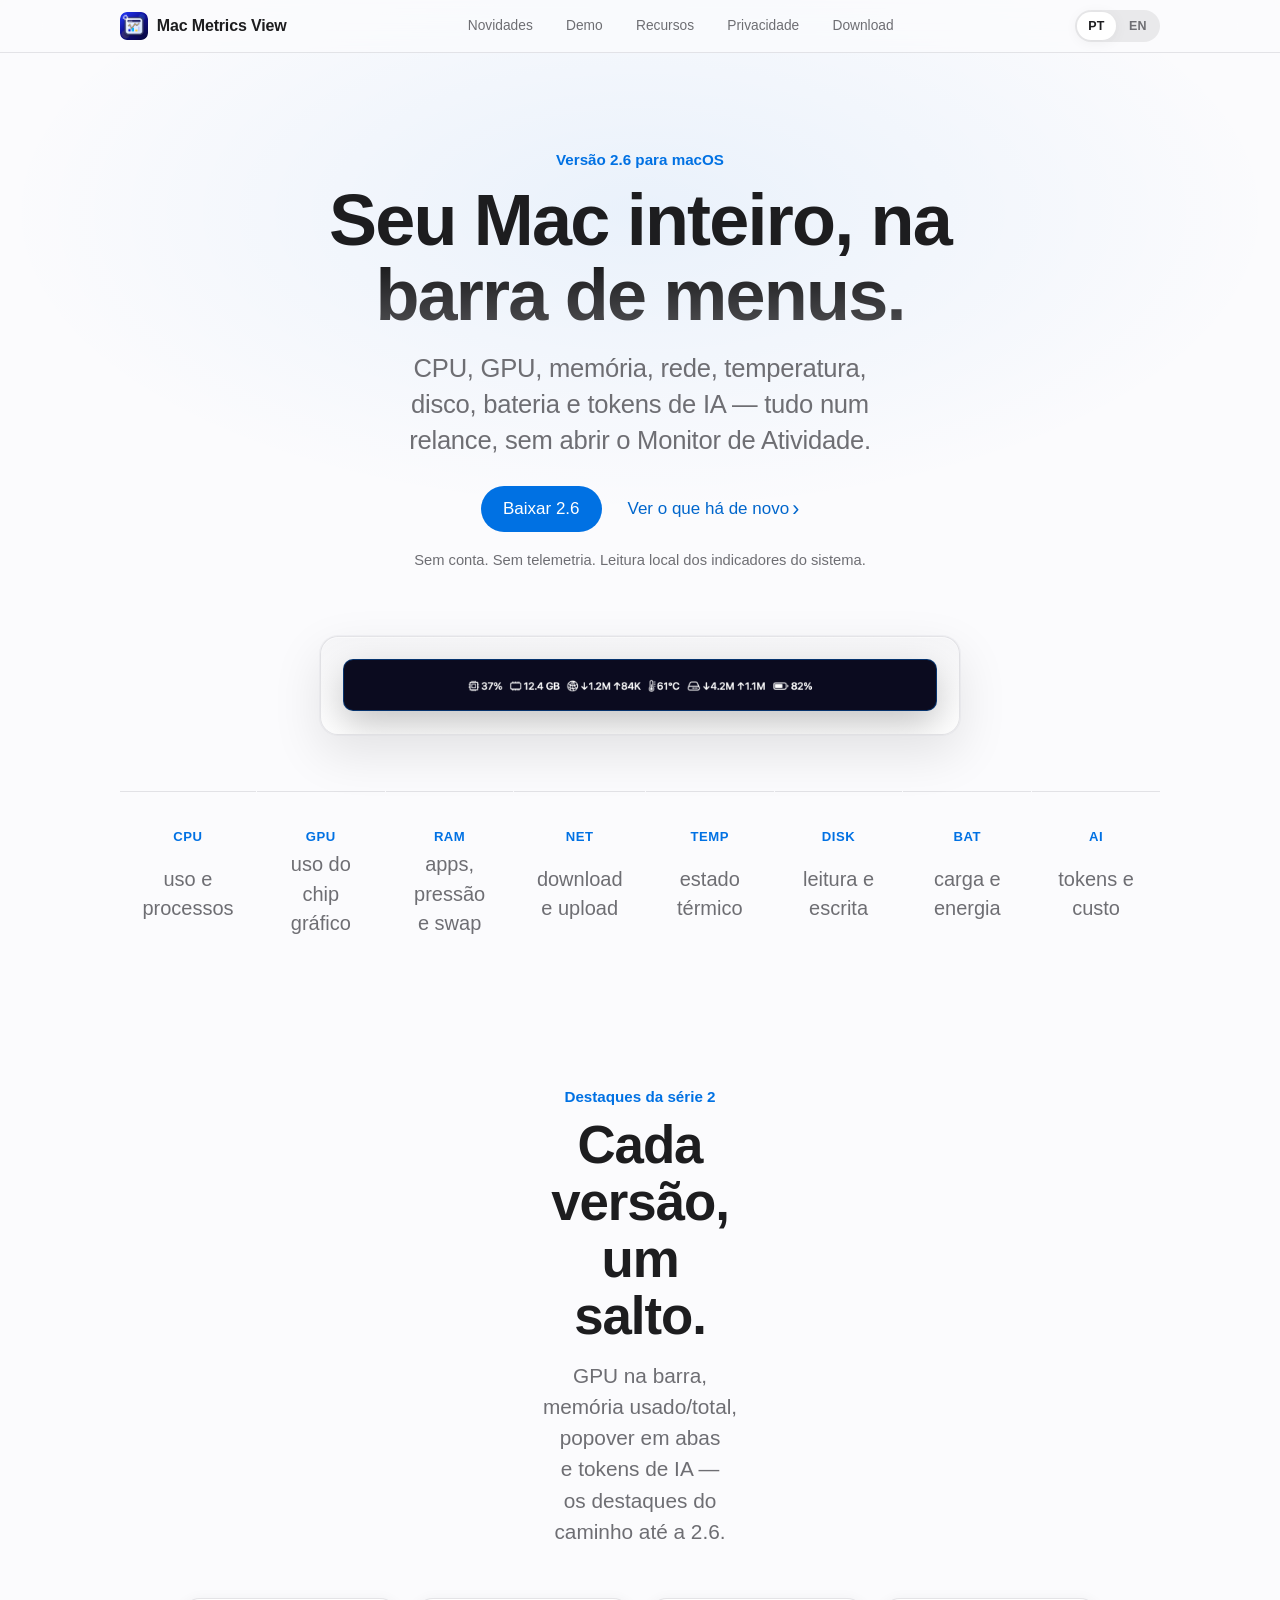
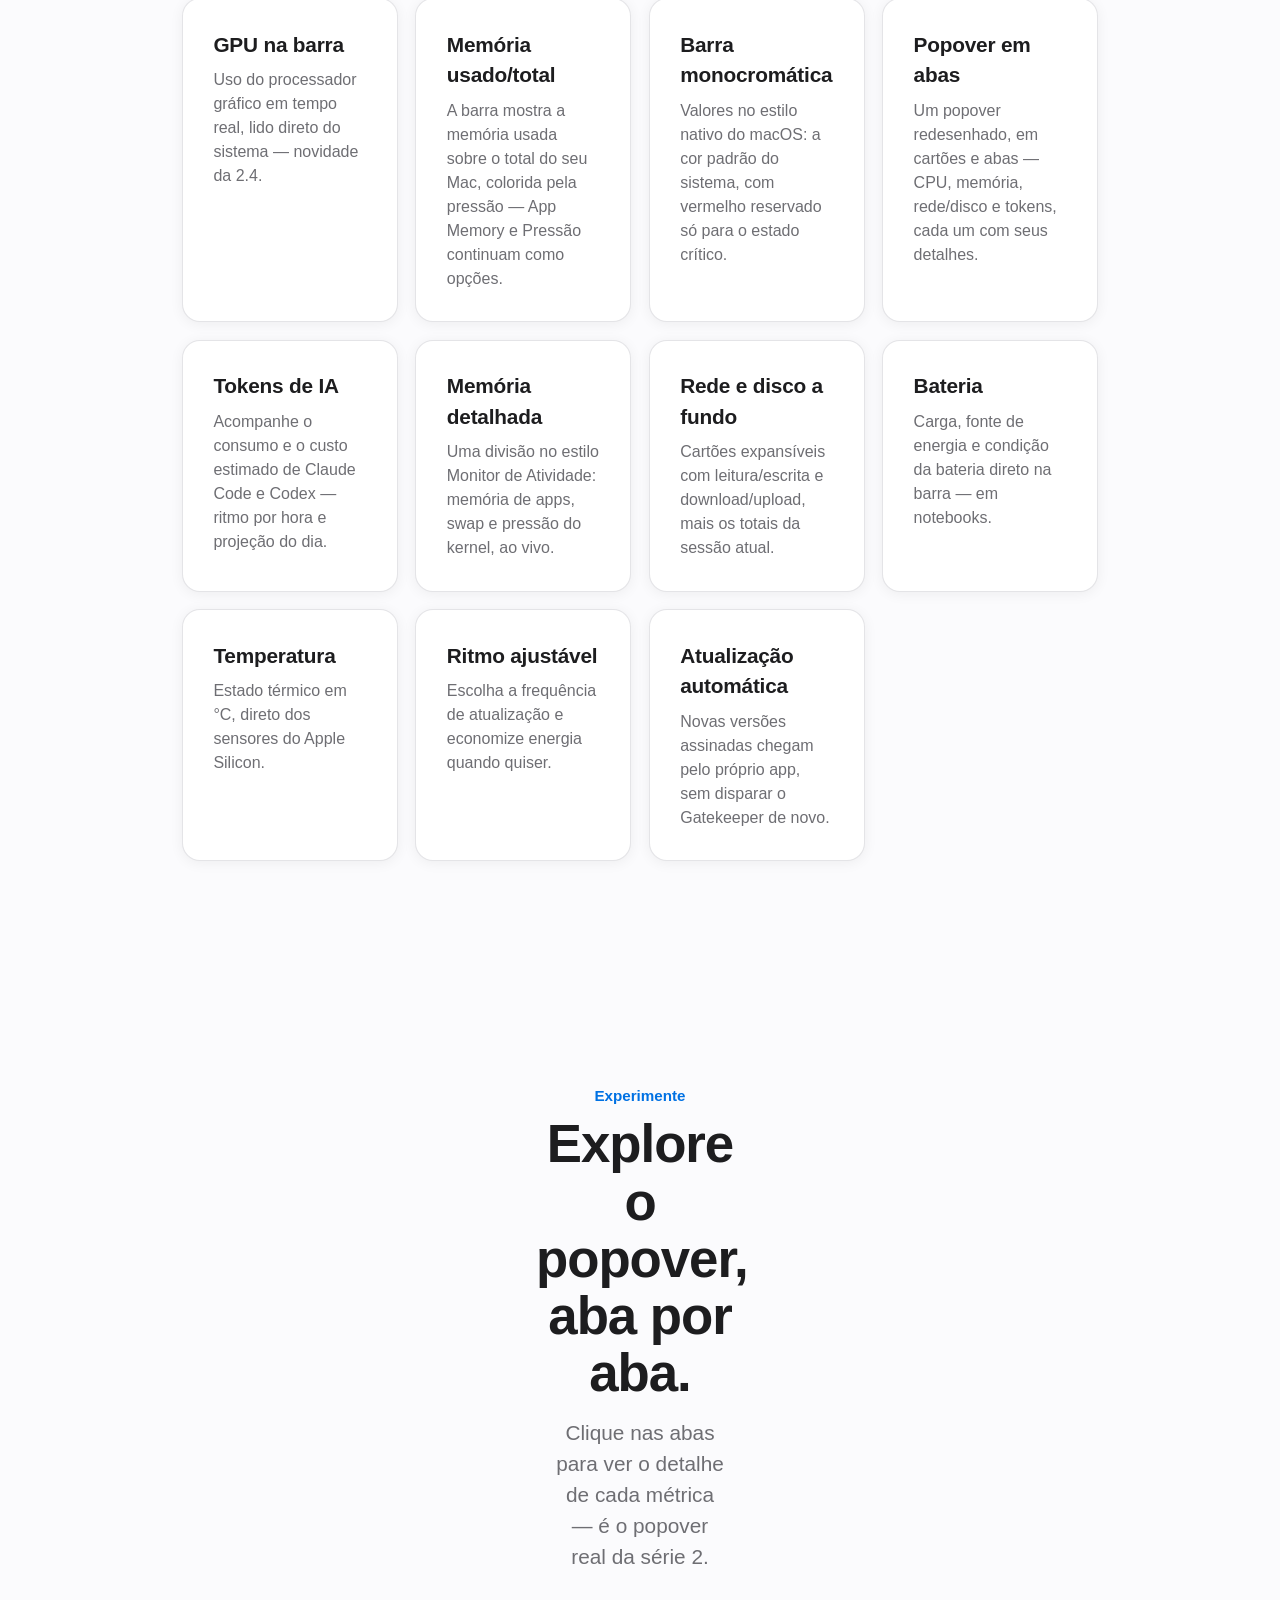
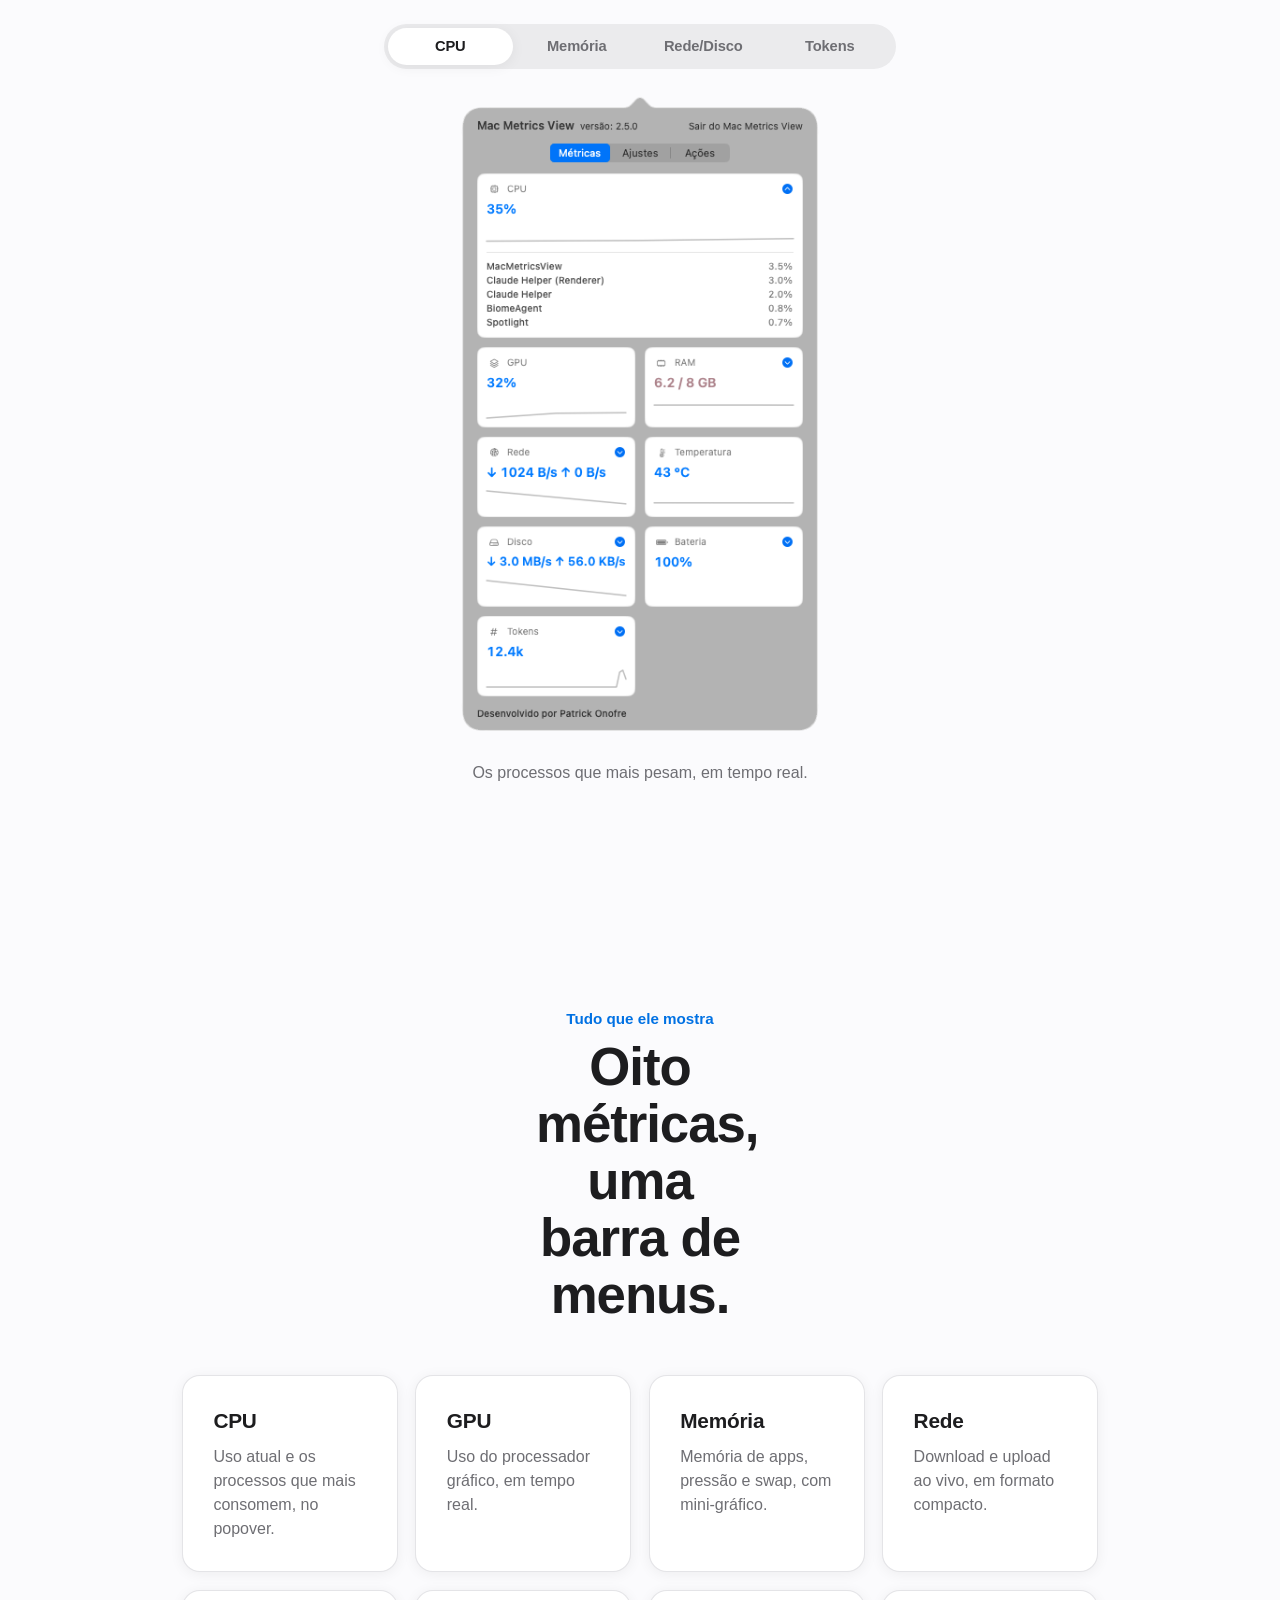
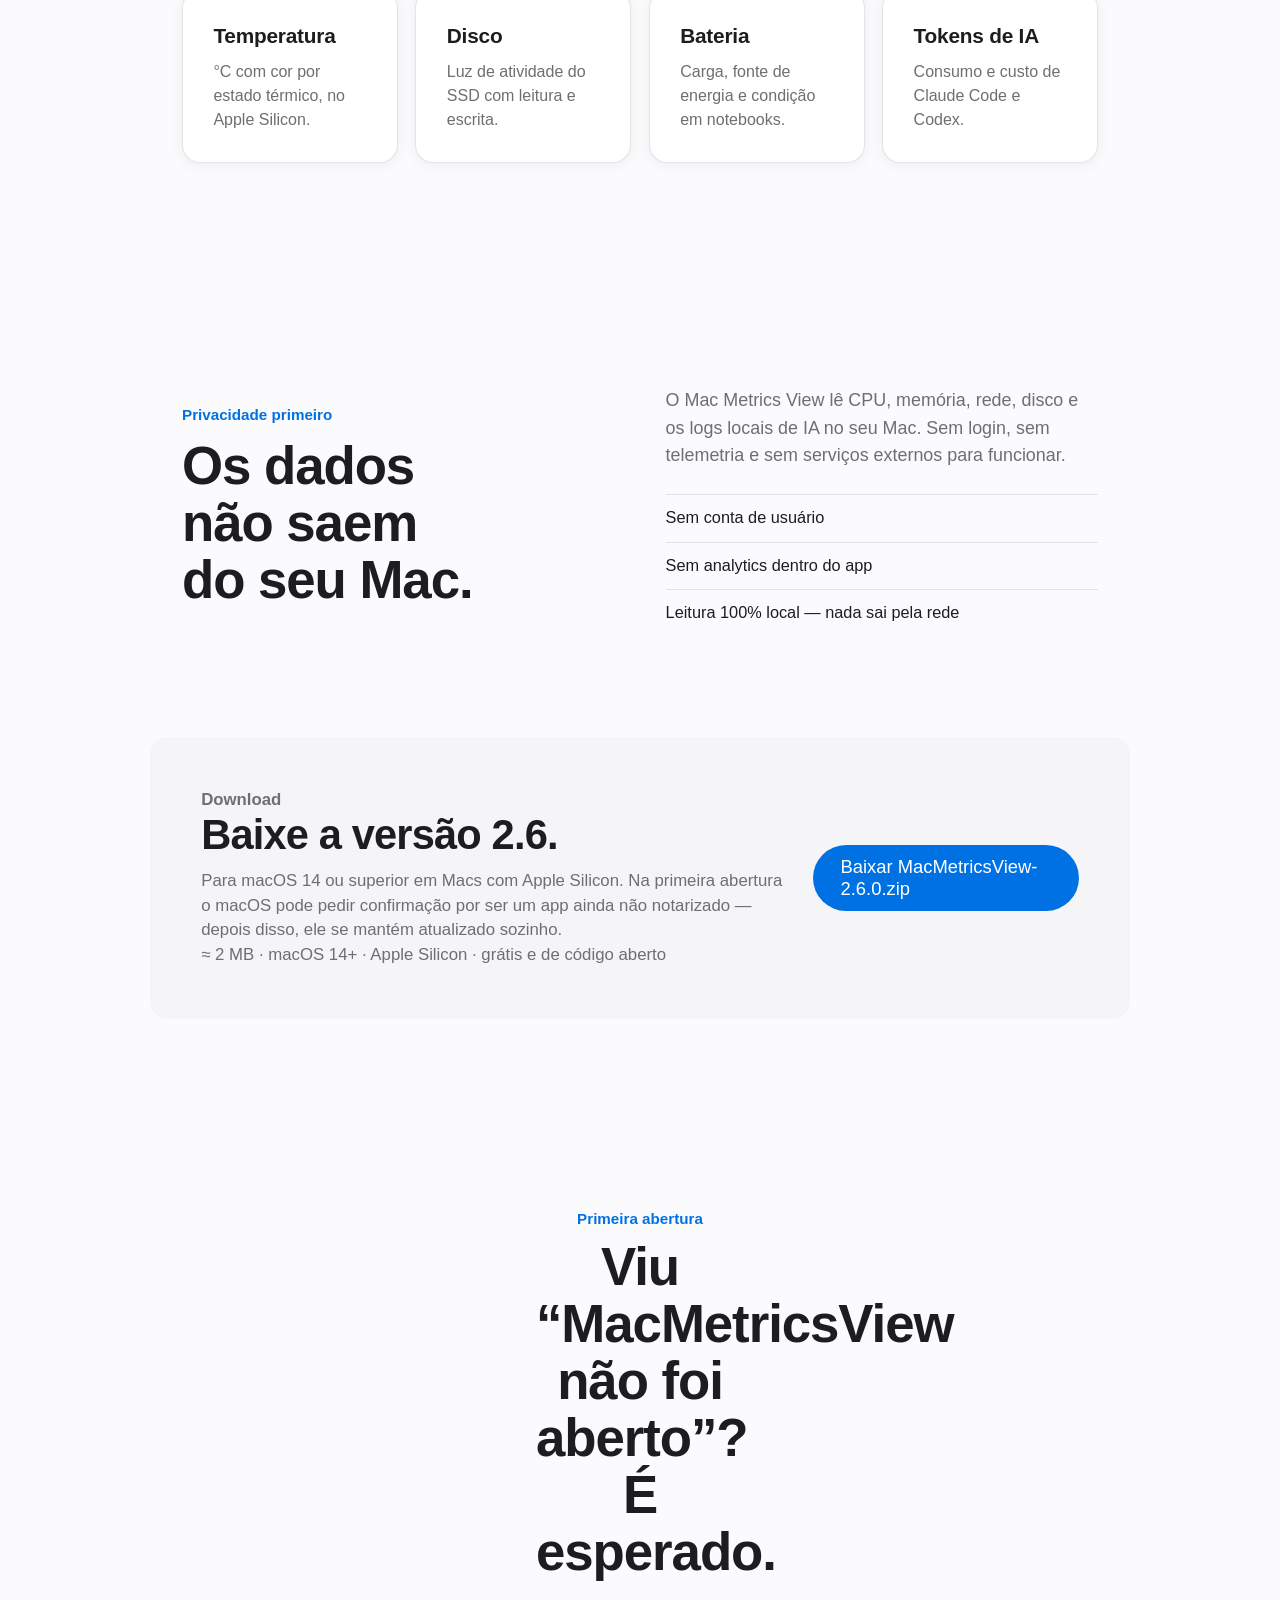
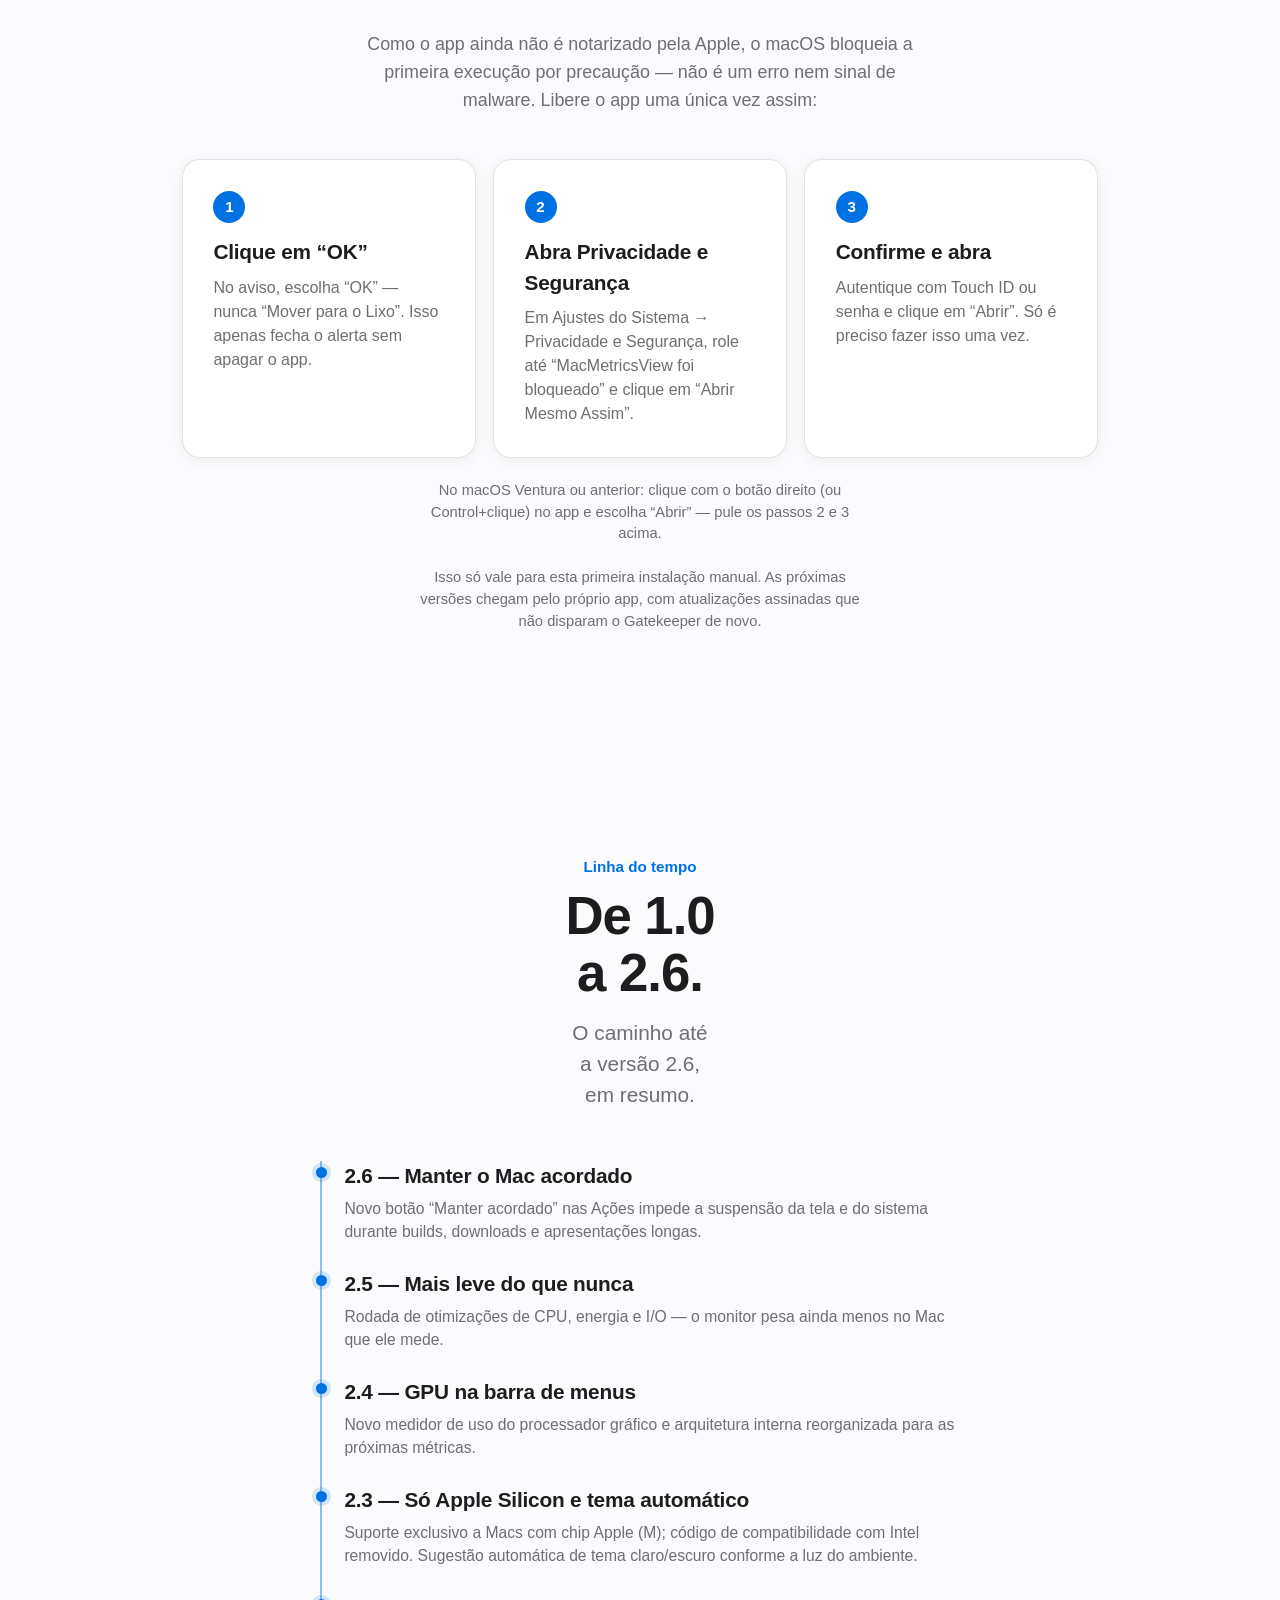
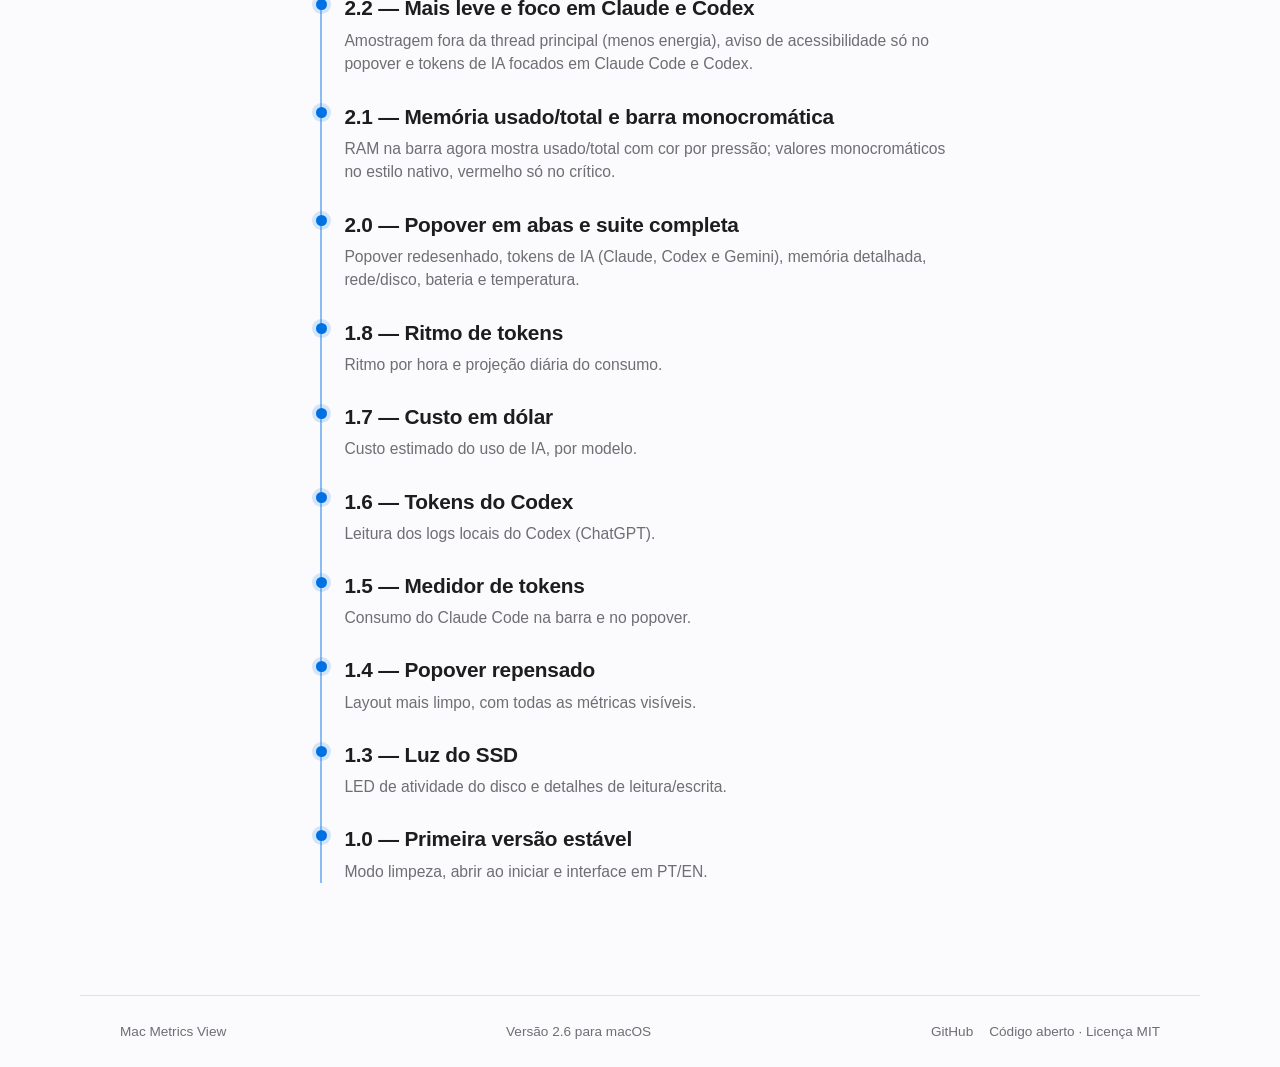
==== docs/index.html @ 1243fa5e "chore(release): 2.6.0 — keep-awake toggle Cut the 2.6.0 release (build 48) shipping the keep-awake t" ====
<!doctype html>
<html lang="pt-BR">
  <head>
    <meta charset="utf-8">
    <meta name="viewport" content="width=device-width, initial-scale=1">
    <!-- Progressive-enhancement marker: scroll-reveal start-state is gated on
         html.js so content is never stuck hidden when JS is absent. -->
    <script>document.documentElement.classList.add("js");</script>
    <title>Mac Metrics View — CPU, GPU e RAM na barra de menus do macOS</title>
    <meta name="description" content="CPU, GPU, memória, rede, temperatura, disco, bateria e tokens de IA na barra de menus do macOS. App nativo, gratuito e de código aberto — 100% local, sem telemetria.">
    <link rel="canonical" href="https://patrickonofre.github.io/mac-metrics-view/">
    <link rel="alternate" hreflang="pt-br" href="https://patrickonofre.github.io/mac-metrics-view/">
    <link rel="alternate" hreflang="en" href="https://patrickonofre.github.io/mac-metrics-view/en/">
    <link rel="alternate" hreflang="x-default" href="https://patrickonofre.github.io/mac-metrics-view/">
    <meta name="robots" content="index, follow, max-image-preview:large, max-snippet:-1">
    <meta name="author" content="Patrick Onofre">
    <meta name="theme-color" content="#0b0c10" media="(prefers-color-scheme: dark)">
    <meta name="theme-color" content="#ffffff" media="(prefers-color-scheme: light)">

    <!-- Open Graph -->
    <meta property="og:type" content="website">
    <meta property="og:site_name" content="Mac Metrics View">
    <meta property="og:url" content="https://patrickonofre.github.io/mac-metrics-view/">
    <meta property="og:title" content="Mac Metrics View 2.6 — métricas do Mac na barra de menus">
    <meta property="og:description" content="CPU, GPU, RAM, rede, temperatura, disco, bateria e tokens de IA direto na barra de menus do macOS. Nativo, local e sem telemetria.">
    <meta property="og:image" content="https://patrickonofre.github.io/mac-metrics-view/assets/og-cover.png">
    <meta property="og:image:alt" content="Mac Metrics View — monitor de CPU, GPU, RAM, rede, temperatura, disco, bateria e tokens de IA na barra de menus do macOS">
    <meta property="og:image:width" content="1200">
    <meta property="og:image:height" content="630">
    <meta property="og:locale" content="pt_BR">
    <meta property="og:locale:alternate" content="en_US">

    <!-- Twitter -->
    <meta name="twitter:card" content="summary_large_image">
    <meta name="twitter:title" content="Mac Metrics View 2.6 — métricas do Mac na barra de menus">
    <meta name="twitter:description" content="CPU, GPU, RAM, rede, temperatura, disco, bateria e tokens de IA direto na barra de menus do macOS. Nativo, local e sem telemetria.">
    <meta name="twitter:image" content="https://patrickonofre.github.io/mac-metrics-view/assets/og-cover.png">

    <link rel="icon" href="assets/app-icon.png">
    <link rel="apple-touch-icon" href="assets/app-icon.png">
    <link rel="stylesheet" href="styles.css">
    <script src="i18n.js" defer></script>
    <script src="popover-demo.js" defer></script>

    <script type="application/ld+json">
    {
      "@context": "https://schema.org",
      "@type": "SoftwareApplication",
      "name": "Mac Metrics View",
      "operatingSystem": "macOS 14+",
      "applicationCategory": "UtilitiesApplication",
      "processorRequirements": "Apple Silicon (M1 or later)",
      "description": "App nativo para macOS que mostra CPU, GPU, memória, rede, temperatura, disco, bateria e tokens de IA (Claude Code e Codex) direto na barra de menus. Leitura local, sem conta e sem telemetria.",
      "url": "https://patrickonofre.github.io/mac-metrics-view/",
      "softwareVersion": "2.6.0",
      "datePublished": "2026-05-26",
      "dateModified": "2026-07-03",
      "fileSize": "2MB",
      "image": "https://patrickonofre.github.io/mac-metrics-view/assets/popover-cpu-light.png",
      "screenshot": "https://patrickonofre.github.io/mac-metrics-view/assets/popover-cpu-light.png",
      "inLanguage": ["pt-BR", "en"],
      "downloadUrl": "https://patrickonofre.github.io/mac-metrics-view/downloads/MacMetricsView-2.6.0.zip",
      "installUrl": "https://patrickonofre.github.io/mac-metrics-view/#download",
      "releaseNotes": "https://patrickonofre.github.io/mac-metrics-view/#timeline",
      "sameAs": "https://github.com/patrickonofre/mac-metrics-view",
      "isAccessibleForFree": true,
      "author": {
        "@type": "Person",
        "name": "Patrick Onofre",
        "url": "https://github.com/patrickonofre"
      },
      "offers": {
        "@type": "Offer",
        "price": "0",
        "priceCurrency": "BRL"
      }
    }
    </script>

    <script type="application/ld+json">
    {
      "@context": "https://schema.org",
      "@type": "FAQPage",
      "inLanguage": "pt-BR",
      "mainEntity": [
        {
          "@type": "Question",
          "name": "O Mac Metrics View é gratuito?",
          "acceptedAnswer": {
            "@type": "Answer",
            "text": "Sim. É gratuito, de código aberto, sem conta e sem compras dentro do app."
          }
        },
        {
          "@type": "Question",
          "name": "Quais Macs são compatíveis?",
          "acceptedAnswer": {
            "@type": "Answer",
            "text": "Macs com Apple Silicon (chip M1 ou mais recente) rodando macOS 14 (Sonoma) ou superior. A versão 2.2 foi a última com suporte a Macs Intel."
          }
        },
        {
          "@type": "Question",
          "name": "O app coleta meus dados?",
          "acceptedAnswer": {
            "@type": "Answer",
            "text": "Não. Toda a leitura de métricas é local, sem telemetria, sem conta e sem envio de dados pela rede."
          }
        },
        {
          "@type": "Question",
          "name": "Como abrir o app na primeira vez?",
          "acceptedAnswer": {
            "@type": "Answer",
            "text": "Como o app ainda não é notarizado, na primeira abertura clique com o botão direito no ícone e escolha Abrir para confirmar. Depois disso, ele abre normalmente e se mantém atualizado sozinho."
          }
        },
        {
          "@type": "Question",
          "name": "O Mac Metrics View se atualiza sozinho?",
          "acceptedAnswer": {
            "@type": "Answer",
            "text": "Sim. Novas versões são baixadas e instaladas com a sua confirmação, via Sparkle, sem precisar baixar o app de novo."
          }
        }
      ]
    }
    </script>
  </head>
  <body>
    <header class="topbar">
      <div class="topbar-inner">
        <a class="brand" href="#top" aria-label="Mac Metrics View">
          <img src="assets/app-icon.png" alt="" width="28" height="28">
          <span>Mac Metrics View</span>
        </a>
        <nav class="nav" aria-label="Navegação principal">
          <a href="#whatsnew" data-i18n="nav.whatsnew">Novidades</a>
          <a href="#demo" data-i18n="nav.demo">Demo</a>
          <a href="#features" data-i18n="nav.features">Recursos</a>
          <a href="#privacy" data-i18n="nav.privacy">Privacidade</a>
          <a href="#download" data-i18n="nav.download">Download</a>
        </nav>
        <div class="lang-switch" role="group" aria-label="Idioma / Language">
          <button type="button" data-lang-option="pt" aria-pressed="true">PT</button>
          <button type="button" data-lang-option="en" aria-pressed="false">EN</button>
        </div>
      </div>
    </header>

    <main id="top">
      <section class="hero">
        <p class="eyebrow" data-i18n="hero.eyebrow">Versão 2.6 para macOS</p>
        <h1 data-i18n="hero.title">Seu Mac inteiro, na barra de menus.</h1>
        <p class="lede" data-i18n="hero.lede">
          CPU, GPU, memória, rede, temperatura, disco, bateria e tokens de IA — tudo num relance, sem abrir o Monitor de Atividade.
        </p>
        <div class="actions" aria-label="Acoes principais">
          <a class="button primary" href="downloads/MacMetricsView-2.6.0.zip" download data-i18n="hero.cta">Baixar 2.6</a>
          <a class="link-cta" href="#whatsnew"><span data-i18n="hero.secondary">Ver o que há de novo</span> <span aria-hidden="true">&rsaquo;</span></a>
        </div>
        <p class="note" data-i18n="hero.note">Sem conta. Sem telemetria. Leitura local dos indicadores do sistema.</p>

        <div class="hero-visual" aria-label="Previa do Mac Metrics View">
          <div class="menu-bar-shot">
            <img src="assets/menu-bar-2.0.png" width="744" height="64" decoding="async" fetchpriority="high" data-i18n-alt="hero.altMenu" alt="Mac Metrics View na barra de menus do macOS mostrando CPU, RAM, rede, temperatura, disco e bateria">
          </div>
        </div>
      </section>

      <section class="metrics-strip" aria-label="Metricas exibidas">
        <div><span class="metric-label">CPU</span><strong data-i18n="metric.cpu">uso e processos</strong></div>
        <div><span class="metric-label">GPU</span><strong data-i18n="metric.gpu">uso do chip gráfico</strong></div>
        <div><span class="metric-label">RAM</span><strong data-i18n="metric.ram">apps, pressão e swap</strong></div>
        <div><span class="metric-label">NET</span><strong data-i18n="metric.net">download e upload</strong></div>
        <div><span class="metric-label">TEMP</span><strong data-i18n="metric.temp">estado térmico</strong></div>
        <div><span class="metric-label">DISK</span><strong data-i18n="metric.disk">leitura e escrita</strong></div>
        <div><span class="metric-label">BAT</span><strong data-i18n="metric.bat">carga e energia</strong></div>
        <div><span class="metric-label">AI</span><strong data-i18n="metric.ai">tokens e custo</strong></div>
      </section>

      <section class="section reveal-init" id="whatsnew">
        <div class="section-heading">
          <p class="eyebrow" data-i18n="highlights.eyebrow">Destaques da série 2</p>
          <h2 data-i18n="highlights.title">Cada versão, um salto.</h2>
          <p class="section-lede" data-i18n="highlights.lede">GPU na barra, memória usado/total, popover em abas e tokens de IA — os destaques do caminho até a 2.6.</p>
        </div>
        <div class="highlight-grid">
          <article class="card"><h3 data-i18n="highlights.gpuTitle">GPU na barra</h3><p data-i18n="highlights.gpuBody"></p></article>
          <article class="card"><h3 data-i18n="highlights.usedtotalTitle">Memória usado/total</h3><p data-i18n="highlights.usedtotalBody"></p></article>
          <article class="card"><h3 data-i18n="highlights.monoTitle">Barra monocromática</h3><p data-i18n="highlights.monoBody"></p></article>
          <article class="card"><h3 data-i18n="highlights.popoverTitle">Popover em abas</h3><p data-i18n="highlights.popoverBody"></p></article>
          <article class="card"><h3 data-i18n="highlights.tokensTitle">Tokens de IA</h3><p data-i18n="highlights.tokensBody"></p></article>
          <article class="card"><h3 data-i18n="highlights.ramTitle">Memória detalhada</h3><p data-i18n="highlights.ramBody"></p></article>
          <article class="card"><h3 data-i18n="highlights.netdiskTitle">Rede e disco a fundo</h3><p data-i18n="highlights.netdiskBody"></p></article>
          <article class="card"><h3 data-i18n="highlights.batteryTitle">Bateria</h3><p data-i18n="highlights.batteryBody"></p></article>
          <article class="card"><h3 data-i18n="highlights.tempTitle">Temperatura</h3><p data-i18n="highlights.tempBody"></p></article>
          <article class="card"><h3 data-i18n="highlights.rateTitle">Ritmo ajustável</h3><p data-i18n="highlights.rateBody"></p></article>
          <article class="card"><h3 data-i18n="highlights.updateTitle">Atualização automática</h3><p data-i18n="highlights.updateBody"></p></article>
        </div>
      </section>

      <section class="section reveal-init" id="demo">
        <div class="section-heading">
          <p class="eyebrow" data-i18n="demo.eyebrow">Experimente</p>
          <h2 id="demo-title" data-i18n="demo.title">Explore o popover, aba por aba.</h2>
          <p class="section-lede" data-i18n="demo.lede">Clique nas abas para ver o detalhe de cada métrica — é o popover real da série 2.</p>
        </div>

        <div class="popover-demo" data-popover-demo>
          <div class="popover-tablist" role="tablist" aria-labelledby="demo-title">
            <button class="popover-tab" role="tab" id="tab-cpu" aria-controls="panel-cpu" aria-selected="true" tabindex="0" data-i18n="demo.tabCPU">CPU</button>
            <button class="popover-tab" role="tab" id="tab-ram" aria-controls="panel-ram" aria-selected="false" tabindex="-1" data-i18n="demo.tabRAM">Memória</button>
            <button class="popover-tab" role="tab" id="tab-net" aria-controls="panel-net" aria-selected="false" tabindex="-1" data-i18n="demo.tabNet">Rede/Disco</button>
            <button class="popover-tab" role="tab" id="tab-ai" aria-controls="panel-ai" aria-selected="false" tabindex="-1" data-i18n="demo.tabAI">Tokens</button>
          </div>

          <div class="popover-panel" role="tabpanel" id="panel-cpu" aria-labelledby="tab-cpu">
            <picture>
              <source media="(prefers-color-scheme: dark)" srcset="assets/popover-cpu-dark.png">
              <img class="popover-shot" width="406" height="694" decoding="async" src="assets/popover-cpu-light.png" data-i18n-alt="demo.altCPU" alt="Aba CPU do popover mostrando o uso atual e os principais processos">
            </picture>
            <p class="demo-desc" data-i18n="demo.descCPU">Os processos que mais pesam, em tempo real.</p>
          </div>

          <div class="popover-panel" role="tabpanel" id="panel-ram" aria-labelledby="tab-ram" hidden>
            <picture>
              <source media="(prefers-color-scheme: dark)" data-srcset="assets/popover-ram-dark.png">
              <img class="popover-shot" width="406" height="709" decoding="async" loading="lazy" data-src="assets/popover-ram-light.png" data-i18n-alt="demo.altRAM" alt="Aba de memória mostrando a divisão de apps, swap e pressão do kernel">
            </picture>
            <p class="demo-desc" data-i18n="demo.descRAM">Apps, swap e pressão do kernel, no estilo Monitor de Atividade.</p>
          </div>

          <div class="popover-panel" role="tabpanel" id="panel-net" aria-labelledby="tab-net" hidden>
            <picture>
              <source media="(prefers-color-scheme: dark)" data-srcset="assets/popover-netdisk-dark.png">
              <img class="popover-shot" width="406" height="910" decoding="async" loading="lazy" data-src="assets/popover-netdisk-light.png" data-i18n-alt="demo.altNet" alt="Aba de rede e disco com leitura/escrita, download/upload e totais da sessão">
            </picture>
            <p class="demo-desc" data-i18n="demo.descNet">Leitura/escrita e download/upload, com totais da sessão.</p>
          </div>

          <div class="popover-panel" role="tabpanel" id="panel-ai" aria-labelledby="tab-ai" hidden>
            <picture>
              <source media="(prefers-color-scheme: dark)" data-srcset="assets/popover-ai-dark.png">
              <img class="popover-shot" width="406" height="683" decoding="async" loading="lazy" data-src="assets/popover-ai-light.png" data-i18n-alt="demo.altAI" alt="Aba de tokens de IA com ritmo de consumo, custo em dólar e projeção">
            </picture>
            <p class="demo-desc" data-i18n="demo.descAI">Ritmo, custo estimado e projeção do dia.</p>
          </div>
        </div>
      </section>

      <section class="section reveal-init" id="features">
        <div class="section-heading">
          <p class="eyebrow" data-i18n="features.eyebrow">Tudo que ele mostra</p>
          <h2 data-i18n="features.title">Oito métricas, uma barra de menus.</h2>
        </div>
        <div class="feature-grid">
          <article class="card"><h3 data-i18n="features.cpuTitle">CPU</h3><p data-i18n="features.cpuBody"></p></article>
          <article class="card"><h3 data-i18n="features.gpuTitle">GPU</h3><p data-i18n="features.gpuBody"></p></article>
          <article class="card"><h3 data-i18n="features.ramTitle">Memória</h3><p data-i18n="features.ramBody"></p></article>
          <article class="card"><h3 data-i18n="features.netTitle">Rede</h3><p data-i18n="features.netBody"></p></article>
          <article class="card"><h3 data-i18n="features.tempTitle">Temperatura</h3><p data-i18n="features.tempBody"></p></article>
          <article class="card"><h3 data-i18n="features.diskTitle">Disco</h3><p data-i18n="features.diskBody"></p></article>
          <article class="card"><h3 data-i18n="features.batteryTitle">Bateria</h3><p data-i18n="features.batteryBody"></p></article>
          <article class="card"><h3 data-i18n="features.tokensTitle">Tokens de IA</h3><p data-i18n="features.tokensBody"></p></article>
        </div>
      </section>

      <section class="section split reveal-init" id="privacy">
        <div>
          <p class="eyebrow" data-i18n="privacy.eyebrow">Privacidade primeiro</p>
          <h2 data-i18n="privacy.title">Os dados não saem do seu Mac.</h2>
        </div>
        <div class="copy-block">
          <p data-i18n="privacy.body">
            O Mac Metrics View lê CPU, memória, rede, disco e os logs locais de IA no seu Mac. Sem login, sem telemetria e sem serviços externos para funcionar.
          </p>
          <ul>
            <li data-i18n="privacy.li1">Sem conta de usuário</li>
            <li data-i18n="privacy.li2">Sem analytics dentro do app</li>
            <li data-i18n="privacy.li3">Leitura 100% local — nada sai pela rede</li>
          </ul>
        </div>
      </section>

      <section class="download-panel reveal-init" id="download">
        <div>
          <p class="eyebrow" data-i18n="download.eyebrow">Download</p>
          <h2 data-i18n="download.title">Baixe a versão 2.6.</h2>
          <p data-i18n="download.body">
            Para macOS 14 ou superior em Macs com Apple Silicon. Na primeira abertura o macOS pode pedir confirmação por ser um app ainda não notarizado — depois disso, ele se mantém atualizado sozinho.
          </p>
          <p class="download-meta" data-i18n="download.meta">≈ 2 MB · macOS 14+ · Apple Silicon · grátis e de código aberto</p>
        </div>
        <a class="button primary large" href="downloads/MacMetricsView-2.6.0.zip" download data-i18n="download.cta">Baixar MacMetricsView-2.6.0.zip</a>
      </section>

      <section class="section reveal-init" id="firstrun">
        <div class="section-heading">
          <p class="eyebrow" data-i18n="firstrun.eyebrow">Primeira abertura</p>
          <h2 data-i18n="firstrun.title">Viu “MacMetricsView não foi aberto”? É esperado.</h2>
        </div>
        <p class="firstrun-lede" data-i18n="firstrun.body">
          Como o app ainda não é notarizado pela Apple, o macOS bloqueia a primeira execução por precaução — não é um erro nem sinal de malware. Libere o app uma única vez assim:
        </p>
        <ol class="steps">
          <li class="card step">
            <span class="step-num" aria-hidden="true">1</span>
            <h3 data-i18n="firstrun.s1Title">Clique em “OK”</h3>
            <p data-i18n="firstrun.s1Body">No aviso, escolha “OK” — nunca “Mover para o Lixo”. Isso apenas fecha o alerta sem apagar o app.</p>
          </li>
          <li class="card step">
            <span class="step-num" aria-hidden="true">2</span>
            <h3 data-i18n="firstrun.s2Title">Abra Privacidade e Segurança</h3>
            <p data-i18n="firstrun.s2Body">Em Ajustes do Sistema → Privacidade e Segurança, role até “MacMetricsView foi bloqueado” e clique em “Abrir Mesmo Assim”.</p>
          </li>
          <li class="card step">
            <span class="step-num" aria-hidden="true">3</span>
            <h3 data-i18n="firstrun.s3Title">Confirme e abra</h3>
            <p data-i18n="firstrun.s3Body">Autentique com Touch ID ou senha e clique em “Abrir”. Só é preciso fazer isso uma vez.</p>
          </li>
        </ol>
        <p class="firstrun-alt" data-i18n="firstrun.alt">
          No macOS Ventura ou anterior: clique com o botão direito (ou Control+clique) no app e escolha “Abrir” — pule os passos 2 e 3 acima.
        </p>
        <p class="firstrun-alt" data-i18n="firstrun.update">
          Isso só vale para esta primeira instalação manual. As próximas versões chegam pelo próprio app, com atualizações assinadas que não disparam o Gatekeeper de novo.
        </p>
      </section>

      <section class="section reveal-init" id="timeline">
        <div class="section-heading">
          <p class="eyebrow" data-i18n="timeline.eyebrow">Linha do tempo</p>
          <h2 data-i18n="timeline.title">De 1.0 a 2.6.</h2>
          <p class="section-lede" data-i18n="timeline.lede">O caminho até a versão 2.6, em resumo.</p>
        </div>
        <ol class="timeline">
          <li class="timeline-item"><h3 data-i18n="timeline.v26Title">2.6 — Manter o Mac acordado</h3><p data-i18n="timeline.v26Body"></p></li>
          <li class="timeline-item"><h3 data-i18n="timeline.v25Title">2.5 — Mais leve do que nunca</h3><p data-i18n="timeline.v25Body"></p></li>
          <li class="timeline-item"><h3 data-i18n="timeline.v24Title">2.4 — GPU na barra de menus</h3><p data-i18n="timeline.v24Body"></p></li>
          <li class="timeline-item"><h3 data-i18n="timeline.v23Title">2.3 — Só Apple Silicon e tema automático</h3><p data-i18n="timeline.v23Body"></p></li>
          <li class="timeline-item"><h3 data-i18n="timeline.v22Title">2.2 — Mais leve e foco em Claude e Codex</h3><p data-i18n="timeline.v22Body"></p></li>
          <li class="timeline-item"><h3 data-i18n="timeline.v21Title">2.1 — Memória usado/total e barra monocromática</h3><p data-i18n="timeline.v21Body"></p></li>
          <li class="timeline-item"><h3 data-i18n="timeline.v20Title">2.0 — Popover em abas e suite completa</h3><p data-i18n="timeline.v20Body"></p></li>
          <li class="timeline-item"><h3 data-i18n="timeline.v18Title">1.8 — Ritmo de tokens</h3><p data-i18n="timeline.v18Body"></p></li>
          <li class="timeline-item"><h3 data-i18n="timeline.v17Title">1.7 — Custo em dólar</h3><p data-i18n="timeline.v17Body"></p></li>
          <li class="timeline-item"><h3 data-i18n="timeline.v16Title">1.6 — Tokens do Codex</h3><p data-i18n="timeline.v16Body"></p></li>
          <li class="timeline-item"><h3 data-i18n="timeline.v15Title">1.5 — Medidor de tokens</h3><p data-i18n="timeline.v15Body"></p></li>
          <li class="timeline-item"><h3 data-i18n="timeline.v14Title">1.4 — Popover repensado</h3><p data-i18n="timeline.v14Body"></p></li>
          <li class="timeline-item"><h3 data-i18n="timeline.v13Title">1.3 — Luz do SSD</h3><p data-i18n="timeline.v13Body"></p></li>
          <li class="timeline-item"><h3 data-i18n="timeline.v10Title">1.0 — Primeira versão estável</h3><p data-i18n="timeline.v10Body"></p></li>
        </ol>
      </section>

    </main>

    <footer class="footer">
      <span>Mac Metrics View</span>
      <span data-i18n="footer.tagline">Versão 2.6 para macOS</span>
      <span class="footer-links">
        <a href="https://github.com/patrickonofre/mac-metrics-view" data-i18n="footer.github">GitHub</a>
        <span data-i18n="footer.rights">Código aberto · Licença MIT</span>
      </span>
    </footer>

    <!-- Sticky download CTA — persistent on scroll, hidden near the hero/download
         panel by popover-demo.js so it never doubles up the primary action. -->
    <a class="sticky-cta" href="downloads/MacMetricsView-2.6.0.zip" download data-sticky-cta>
      <span class="sticky-cta-label" data-i18n="sticky.label">Mac Metrics View 2.6</span>
      <span class="sticky-cta-button" data-i18n="sticky.cta">Baixar</span>
    </a>
  </body>
</html>
---- docs/styles.css ----
:root {
  color-scheme: light dark;
  --bg: #fbfbfd;
  --bg-alt: #f5f5f7;
  --surface: #ffffff;
  --text: #1d1d1f;
  --muted: #6e6e73;
  --line: #d2d2d7;
  --accent: #0071e3;
  --accent-hover: #0077ed;
  --link: #0066cc;
  --radius: 18px;
  --radius-sm: 12px;
  --content: 980px;
  --content-wide: 1120px;
  --shadow: 0 18px 50px rgba(0, 0, 0, 0.10);
  --shadow-soft: 0 2px 14px rgba(0, 0, 0, 0.06);
  /* Display-heading gradient (Apple-style vertical fade) + hero ambience. */
  --h1-from: #1d1d1f;
  --h1-to: #515154;
  --hero-glow: color-mix(in srgb, var(--accent) 7%, transparent);
}

@media (prefers-color-scheme: dark) {
  :root {
    --bg: #000000;
    --bg-alt: #0b0b0c;
    --surface: #1c1c1e;
    --text: #f5f5f7;
    --muted: #86868b;
    --line: #2a2a2c;
    --accent: #0071e3;
    --accent-hover: #2a8cf0;
    --link: #2997ff;
    --shadow: 0 18px 60px rgba(0, 0, 0, 0.55);
    --shadow-soft: 0 2px 18px rgba(0, 0, 0, 0.45);
    --h1-from: #f5f5f7;
    --h1-to: #a1a1a6;
    --hero-glow: color-mix(in srgb, var(--accent) 13%, transparent);
  }
}

* {
  box-sizing: border-box;
}

html {
  scroll-behavior: smooth;
  -webkit-text-size-adjust: 100%;
}

body {
  margin: 0;
  background: var(--bg);
  color: var(--text);
  font-family: -apple-system, BlinkMacSystemFont, "SF Pro Text", "SF Pro Display",
    "Segoe UI", Roboto, Helvetica, Arial, sans-serif;
  font-size: 17px;
  line-height: 1.47;
  -webkit-font-smoothing: antialiased;
  text-rendering: optimizeLegibility;
}

a {
  color: inherit;
  text-decoration: none;
}

::selection {
  background: color-mix(in srgb, var(--accent) 24%, transparent);
}

/* Anchored sections land clear of the sticky top bar. */
main [id] {
  scroll-margin-top: 76px;
}

h1,
h2,
h3,
p {
  margin-top: 0;
}

/* ---------- Top bar ---------- */

.topbar {
  position: sticky;
  top: 0;
  z-index: 10;
  background: color-mix(in srgb, var(--bg) 72%, transparent);
  backdrop-filter: saturate(180%) blur(20px);
  -webkit-backdrop-filter: saturate(180%) blur(20px);
  border-bottom: 1px solid color-mix(in srgb, var(--line) 60%, transparent);
}

.topbar-inner {
  align-items: center;
  display: flex;
  gap: 1.25rem;
  height: 52px;
  justify-content: space-between;
  margin: 0 auto;
  max-width: var(--content-wide);
  padding: 0 clamp(1.1rem, 4vw, 2.5rem);
}

.brand {
  align-items: center;
  display: inline-flex;
  flex: 0 0 auto;
  font-size: 1rem;
  font-weight: 600;
  gap: 0.55rem;
  letter-spacing: -0.01em;
}

.brand img {
  border-radius: 7px;
}

.nav {
  display: flex;
  flex: 1 1 auto;
  gap: clamp(1rem, 2.6vw, 2.1rem);
  justify-content: center;
  color: var(--muted);
  font-size: 0.86rem;
  font-weight: 400;
}

.nav a {
  transition: color 160ms ease;
}

.nav a:hover {
  color: var(--text);
}

.lang-switch {
  display: inline-flex;
  flex: 0 0 auto;
  gap: 2px;
  background: color-mix(in srgb, var(--text) 8%, transparent);
  border-radius: 980px;
  padding: 2px;
}

.lang-switch button {
  appearance: none;
  background: transparent;
  border: 0;
  border-radius: 980px;
  color: var(--muted);
  cursor: pointer;
  font: inherit;
  font-size: 0.78rem;
  font-weight: 600;
  letter-spacing: 0.02em;
  padding: 0.28rem 0.7rem;
  transition: background 160ms ease, color 160ms ease;
}

.lang-switch button:hover {
  color: var(--text);
}

.lang-switch button.is-active {
  background: var(--surface);
  color: var(--text);
  box-shadow: var(--shadow-soft);
}

/* ---------- Buttons ---------- */

.button {
  align-items: center;
  border-radius: 980px;
  display: inline-flex;
  font-size: 1.0625rem;
  font-weight: 400;
  justify-content: center;
  line-height: 1.2;
  min-height: 2.9rem;
  padding: 0.7rem 1.4rem;
  transition: background 180ms ease, transform 180ms ease, box-shadow 180ms ease;
}

.button:active {
  transform: scale(0.97);
}

.button.primary {
  background: var(--accent);
  color: #fff;
}

.button.primary:hover {
  background: var(--accent-hover);
  box-shadow: 0 8px 24px color-mix(in srgb, var(--accent) 32%, transparent);
}

.button.large {
  font-size: 1.15rem;
  min-height: 3.2rem;
  padding-inline: 1.7rem;
}

.link-cta {
  align-items: center;
  color: var(--link);
  display: inline-flex;
  font-size: 1.0625rem;
  gap: 0.2rem;
}

.link-cta:hover {
  text-decoration: underline;
}

.link-cta span[aria-hidden] {
  font-size: 1.25em;
  line-height: 0;
  transition: transform 160ms ease;
}

.link-cta:hover span[aria-hidden] {
  transform: translateX(2px);
}

/* ---------- Focus ---------- */

/* Keyboard users get a clear accent ring; mouse/touch users don't see it.
   :focus-visible keeps the focus indicator off for pointer interaction
   while guaranteeing it for keyboard navigation — an accessibility must. */
:focus-visible {
  outline: 3px solid color-mix(in srgb, var(--accent) 55%, transparent);
  outline-offset: 3px;
}

:focus:not(:focus-visible) {
  outline: none;
}

/* ---------- Typography helpers ---------- */

.eyebrow {
  color: var(--accent);
  font-size: 0.95rem;
  font-weight: 600;
  letter-spacing: 0;
  margin: 0 0 0.7rem;
}

h1 {
  font-size: clamp(2.6rem, 6.2vw, 4.5rem);
  font-weight: 600;
  letter-spacing: -0.025em;
  line-height: 1.05;
  margin: 0 auto 1.1rem;
  max-width: 16ch;
  /* Vertical fade à la apple.com display headings; the color property is the
     fallback for engines without background-clip: text. */
  color: var(--h1-from);
  background: linear-gradient(180deg, var(--h1-from) 55%, var(--h1-to));
  -webkit-background-clip: text;
  background-clip: text;
  -webkit-text-fill-color: transparent;
}

h2 {
  font-size: clamp(2rem, 4.4vw, 3.3rem);
  font-weight: 600;
  letter-spacing: -0.02em;
  line-height: 1.08;
  margin: 0 0 1rem;
}

h1,
h2,
.lede,
.section-lede {
  text-wrap: balance;
}

h3 {
  font-size: 1.3rem;
  font-weight: 600;
  letter-spacing: -0.01em;
  margin-bottom: 0.5rem;
}

/* ---------- Hero ---------- */

.hero {
  margin: 0 auto;
  max-width: var(--content);
  padding: clamp(3.5rem, 8vw, 6rem) clamp(1.1rem, 5vw, 2rem) clamp(2rem, 5vw, 3.5rem);
  position: relative;
  text-align: center;
}

/* Soft radial ambience behind the hero — barely-there in light mode, a
   gentle accent halo in dark. Purely decorative, clipped to the section. */
.hero::before {
  background: radial-gradient(58% 52% at 50% 30%, var(--hero-glow), transparent 70%);
  content: "";
  inset: -12% -30% 0;
  pointer-events: none;
  position: absolute;
  z-index: -1;
}

.lede {
  color: var(--muted);
  font-size: clamp(1.2rem, 2.3vw, 1.6rem);
  font-weight: 400;
  letter-spacing: -0.01em;
  line-height: 1.4;
  margin: 0 auto 1.7rem;
  max-width: 34ch;
}

.actions {
  align-items: center;
  display: flex;
  flex-wrap: wrap;
  gap: 0.5rem 1.6rem;
  justify-content: center;
  margin-bottom: 1.1rem;
}

.note {
  color: var(--muted);
  font-size: 0.92rem;
  margin: 0 0 clamp(2.5rem, 6vw, 4rem);
}

.hero-visual {
  background: linear-gradient(180deg, var(--bg-alt), var(--surface));
  border: 1px solid color-mix(in srgb, var(--line) 60%, transparent);
  border-radius: var(--radius);
  /* Layered depth: hairline ring + inner highlight + the big soft shadow. */
  box-shadow:
    inset 0 1px 0 color-mix(in srgb, #ffffff 55%, transparent),
    0 0 0 1px color-mix(in srgb, var(--line) 24%, transparent),
    var(--shadow);
  display: grid;
  gap: 1.1rem;
  margin: 0 auto;
  max-width: 40rem;
  overflow: hidden;
  padding: clamp(0.9rem, 2vw, 1.4rem);
}

.menu-bar-shot {
  background: #0b0b1f;
  border: 1px solid color-mix(in srgb, var(--accent) 40%, transparent);
  border-radius: 10px;
  box-shadow: 0 14px 36px rgba(0, 0, 0, 0.22);
  overflow: hidden;
}

.menu-bar-shot img {
  aspect-ratio: 752 / 64;
  display: block;
  height: auto;
  width: 100%;
}

.product-shot {
  aspect-ratio: 812 / 1410;
  border-radius: 12px;
  display: block;
  height: auto;
  margin-inline: auto;
  max-height: min(56svh, 36rem);
  max-width: 100%;
  width: auto;
}

/* Release-showcase popover image (news sections) */
.release-visual {
  margin: 0 auto clamp(2.2rem, 5vw, 3.4rem);
  max-width: 22rem;
}

.release-visual img {
  border-radius: 16px;
  box-shadow: var(--shadow);
  display: block;
  height: auto;
  width: 100%;
}

.release-visual figcaption {
  color: var(--muted);
  font-size: 0.9rem;
  margin-top: 0.9rem;
  text-align: center;
}

/* ---------- Metrics strip ---------- */

.metrics-strip {
  display: grid;
  font-variant-numeric: tabular-nums;
  gap: 1px;
  grid-template-columns: repeat(8, 1fr);
  margin: 0 auto;
  max-width: var(--content-wide);
  padding: 0 clamp(1.1rem, 5vw, 2.5rem);
}

.metrics-strip div {
  border-top: 1px solid color-mix(in srgb, var(--line) 60%, transparent);
  display: grid;
  gap: 0.25rem;
  padding: clamp(1.4rem, 3vw, 2.2rem) clamp(0.5rem, 2vw, 1.4rem);
  text-align: center;
}

.metric-label {
  color: var(--accent);
  font-size: 0.82rem;
  font-weight: 700;
  letter-spacing: 0.04em;
}

.metrics-strip strong {
  color: var(--muted);
  font-size: clamp(1rem, 1.8vw, 1.25rem);
  font-weight: 500;
}

/* ---------- Sections ---------- */

.section {
  margin: 0 auto;
  max-width: var(--content);
  padding: clamp(4rem, 9vw, 7rem) clamp(1.1rem, 5vw, 2rem);
}

.section-heading {
  margin: 0 auto clamp(2rem, 5vw, 3.2rem);
  max-width: 22ch;
  text-align: center;
}

.section-heading .eyebrow {
  margin-bottom: 0.5rem;
}

.feature-grid {
  display: grid;
  gap: 1.1rem;
  grid-template-columns: repeat(4, minmax(0, 1fr));
}

.feature-grid.three {
  grid-template-columns: repeat(3, minmax(0, 1fr));
}

.card {
  background: var(--surface);
  border: 1px solid color-mix(in srgb, var(--line) 60%, transparent);
  border-radius: var(--radius);
  box-shadow: var(--shadow-soft);
  padding: clamp(1.4rem, 2.5vw, 1.9rem);
  transition: transform 200ms ease, box-shadow 200ms ease, border-color 200ms ease;
}

.card:hover {
  border-color: color-mix(in srgb, var(--accent) 24%, var(--line));
  transform: translateY(-3px);
  box-shadow: var(--shadow);
}

.card p {
  color: var(--muted);
  font-size: 1rem;
  line-height: 1.5;
  margin: 0;
}

/* ---------- Split (privacy) ---------- */

.split {
  align-items: center;
  display: grid;
  gap: clamp(1.5rem, 4vw, 3.5rem);
  grid-template-columns: minmax(0, 1fr) minmax(0, 1fr);
  text-align: left;
}

.split h2 {
  margin-bottom: 0;
}

.copy-block {
  max-width: 42rem;
}

.copy-block p {
  color: var(--muted);
  font-size: 1.12rem;
  line-height: 1.55;
}

.copy-block ul {
  display: grid;
  gap: 0.7rem;
  list-style: none;
  margin: 1.5rem 0 0;
  padding: 0;
}

.copy-block li {
  border-top: 1px solid color-mix(in srgb, var(--line) 60%, transparent);
  font-size: 1.02rem;
  padding-top: 0.7rem;
}

/* ---------- Download panel ---------- */

.download-panel {
  align-items: center;
  background: var(--bg-alt);
  border-radius: var(--radius);
  display: flex;
  gap: 1.8rem;
  justify-content: space-between;
  margin: 0 auto clamp(3rem, 6vw, 5rem);
  max-width: var(--content);
  padding: clamp(2rem, 5vw, 3.2rem);
}

.download-panel h2 {
  font-size: clamp(1.8rem, 3.4vw, 2.6rem);
  margin-bottom: 0.7rem;
}

.download-panel p {
  color: var(--muted);
  font-size: 1.05rem;
  margin: 0;
  max-width: 46rem;
}

/* ---------- First-run steps ---------- */

.firstrun-lede {
  color: var(--muted);
  font-size: 1.12rem;
  line-height: 1.55;
  margin: 0 auto clamp(2rem, 4vw, 2.8rem);
  max-width: 56ch;
  text-align: center;
}

.steps {
  display: grid;
  gap: 1.1rem;
  grid-template-columns: repeat(3, minmax(0, 1fr));
  list-style: none;
  margin: 0;
  padding: 0;
}

.firstrun-alt {
  color: var(--muted);
  font-size: 0.92rem;
  margin: 1.4rem auto 0;
  max-width: 56ch;
  text-align: center;
}

.step-num {
  align-items: center;
  background: var(--accent);
  border-radius: 980px;
  color: #fff;
  display: inline-flex;
  font-size: 0.95rem;
  font-weight: 700;
  height: 2rem;
  justify-content: center;
  margin-bottom: 0.9rem;
  width: 2rem;
}

/* ---------- Footer ---------- */

.footer {
  border-top: 1px solid color-mix(in srgb, var(--line) 60%, transparent);
  color: var(--muted);
  display: flex;
  font-size: 0.85rem;
  gap: 1rem;
  justify-content: space-between;
  margin: 0 auto;
  max-width: var(--content-wide);
  padding: 1.6rem clamp(1.1rem, 5vw, 2.5rem);
}

/* ---------- Scroll reveal ---------- */

/* The hidden start-state lives ONLY inside this media query AND is scoped to
   html.js, so users with Reduce Motion on (or no JS) always see content — it can
   never get stuck invisible. popover-demo.js adds .reveal-in when in view. */
@media (prefers-reduced-motion: no-preference) {
  html.js .reveal-init {
    opacity: 0;
    transform: translateY(18px);
    transition: opacity 0.7s cubic-bezier(0.2, 0.6, 0.2, 1),
      transform 0.7s cubic-bezier(0.2, 0.6, 0.2, 1);
  }

  html.js .reveal-init.reveal-in {
    opacity: 1;
    transform: none;
  }
}

/* ---------- Responsive ---------- */

@media (max-width: 900px) {
  .nav {
    display: none;
  }

  .feature-grid,
  .feature-grid.three {
    grid-template-columns: repeat(2, minmax(0, 1fr));
  }

  .steps {
    grid-template-columns: 1fr;
  }

  .split {
    grid-template-columns: 1fr;
    text-align: center;
  }

  .copy-block {
    margin-inline: auto;
  }

  .download-panel {
    align-items: stretch;
    flex-direction: column;
    text-align: center;
  }

  .download-panel .button {
    align-self: center;
  }
}

@media (max-width: 560px) {
  .feature-grid,
  .feature-grid.three {
    grid-template-columns: 1fr;
  }

  .metrics-strip {
    grid-template-columns: repeat(2, 1fr);
  }

  .actions,
  .actions .button {
    width: 100%;
  }

  .footer {
    align-items: flex-start;
    flex-direction: column;
    gap: 0.4rem;
  }
}

/* ============================================================
   2.0 redesign — section lede, highlights, popover demo,
   timeline, sticky CTA. Reuses the tokens above.
   ============================================================ */

.section-lede {
  color: var(--muted);
  font-size: clamp(1.05rem, 1.9vw, 1.3rem);
  line-height: 1.5;
  margin: 0.6rem auto 0;
  max-width: 46ch;
}

/* ---------- 2.0 highlights grid ---------- */

.highlight-grid {
  display: grid;
  gap: 1.1rem;
  grid-template-columns: repeat(4, minmax(0, 1fr));
}

/* ---------- Popover demo (ARIA tablist) ---------- */

.popover-demo {
  margin: 0 auto;
  max-width: 44rem;
}

.popover-tablist {
  background: color-mix(in srgb, var(--text) 7%, transparent);
  border-radius: 980px;
  display: flex;
  gap: 2px;
  margin: 0 auto 1.6rem;
  max-width: 32rem;
  padding: 4px;
}

.popover-tab {
  appearance: none;
  background: transparent;
  border: 0;
  border-radius: 980px;
  color: var(--muted);
  cursor: pointer;
  flex: 1 1 0;
  font: inherit;
  font-size: 0.92rem;
  font-weight: 600;
  letter-spacing: -0.01em;
  padding: 0.5rem 0.6rem;
  transition: background 180ms ease, color 180ms ease;
  white-space: nowrap;
}

.popover-tab:hover {
  color: var(--text);
}

.popover-tab[aria-selected="true"] {
  background: var(--surface);
  color: var(--text);
  box-shadow: var(--shadow-soft);
}

.popover-panel {
  text-align: center;
}

/* Inactive panels are hidden via the [hidden] attribute the controller toggles;
   make sure it wins over the display below even if both are present. */
.popover-panel[hidden] {
  display: none;
}

/* The popover screenshots are captured as the real macOS window, so the native
   rounded corners and drop shadow are baked into the PNG (with transparent
   margins) — no CSS border/radius/shadow here or it would double up. */
.popover-shot {
  display: block;
  height: auto;
  margin: 0 auto;
  max-height: min(72svh, 46rem);
  max-width: 100%;
  width: auto;
}

.demo-desc {
  color: var(--muted);
  font-size: 1rem;
  margin: 1.1rem auto 0;
  max-width: 40ch;
}

/* ---------- Condensed version timeline ---------- */

.timeline {
  counter-reset: none;
  display: grid;
  gap: 0;
  list-style: none;
  margin: 0 auto;
  max-width: 40rem;
  padding: 0;
}

.timeline-item {
  border-left: 2px solid color-mix(in srgb, var(--accent) 45%, transparent);
  padding: 0 0 1.6rem 1.4rem;
  position: relative;
}

.timeline-item::before {
  background: var(--accent);
  border-radius: 980px;
  box-shadow: 0 0 0 4px color-mix(in srgb, var(--accent) 16%, transparent);
  content: "";
  height: 11px;
  left: -6px;
  position: absolute;
  top: 0.35rem;
  width: 11px;
}

.timeline-item:last-child {
  padding-bottom: 0;
}

.timeline-item h3 {
  margin-bottom: 0.3rem;
}

.timeline-item p {
  color: var(--muted);
  font-size: 0.98rem;
  line-height: 1.5;
  margin: 0;
}

.download-meta {
  color: var(--muted);
  font-size: 0.92rem;
  margin: 0.8rem 0 0;
}

.footer-links {
  display: inline-flex;
  flex-wrap: wrap;
  gap: 1rem;
}

.footer-links a:hover {
  color: var(--text);
  text-decoration: underline;
}

/* ---------- Sticky download CTA ---------- */

.sticky-cta {
  align-items: center;
  background: color-mix(in srgb, var(--surface) 86%, transparent);
  backdrop-filter: saturate(180%) blur(20px);
  -webkit-backdrop-filter: saturate(180%) blur(20px);
  border: 1px solid color-mix(in srgb, var(--line) 70%, transparent);
  border-radius: 980px;
  bottom: clamp(1rem, 3vw, 1.6rem);
  box-shadow: var(--shadow);
  color: var(--text);
  display: inline-flex;
  gap: 0.9rem;
  align-items: center;
  padding: 0.5rem 0.6rem 0.5rem 1.1rem;
  position: fixed;
  right: clamp(1rem, 3vw, 1.6rem);
  z-index: 20;
  transition: opacity 240ms ease, transform 240ms ease;
}

.sticky-cta-label {
  font-size: 0.92rem;
  font-weight: 600;
  letter-spacing: -0.01em;
}

.sticky-cta-button {
  background: var(--accent);
  border-radius: 980px;
  color: #fff;
  font-size: 0.9rem;
  font-weight: 500;
  padding: 0.42rem 1rem;
}

.sticky-cta:hover .sticky-cta-button {
  background: var(--accent-hover);
}

/* The controller sets this on <body> while the hero or the download panel is in
   view, so the floating CTA never doubles up the primary action. */
body[data-cta-hidden] .sticky-cta {
  opacity: 0;
  pointer-events: none;
  transform: translateY(120%);
}

/* ---------- 2.0 responsive ---------- */

@media (max-width: 900px) {
  .highlight-grid {
    grid-template-columns: repeat(2, minmax(0, 1fr));
  }

  .metrics-strip {
    grid-template-columns: repeat(4, 1fr);
  }
}

@media (max-width: 560px) {
  .highlight-grid {
    grid-template-columns: 1fr;
  }

  /* Re-assert the phone layout: the 900px block above also matches here and
     would otherwise win the cascade with its 4-column strip. */
  .metrics-strip {
    grid-template-columns: repeat(2, 1fr);
  }

  .popover-tablist {
    max-width: 100%;
  }

  .popover-tab {
    font-size: 0.82rem;
    padding-inline: 0.35rem;
  }

  /* Full-width bottom bar on phones, clear of the footer. */
  .sticky-cta {
    border-radius: 14px;
    bottom: 0.6rem;
    justify-content: space-between;
    left: 0.6rem;
    right: 0.6rem;
  }
}
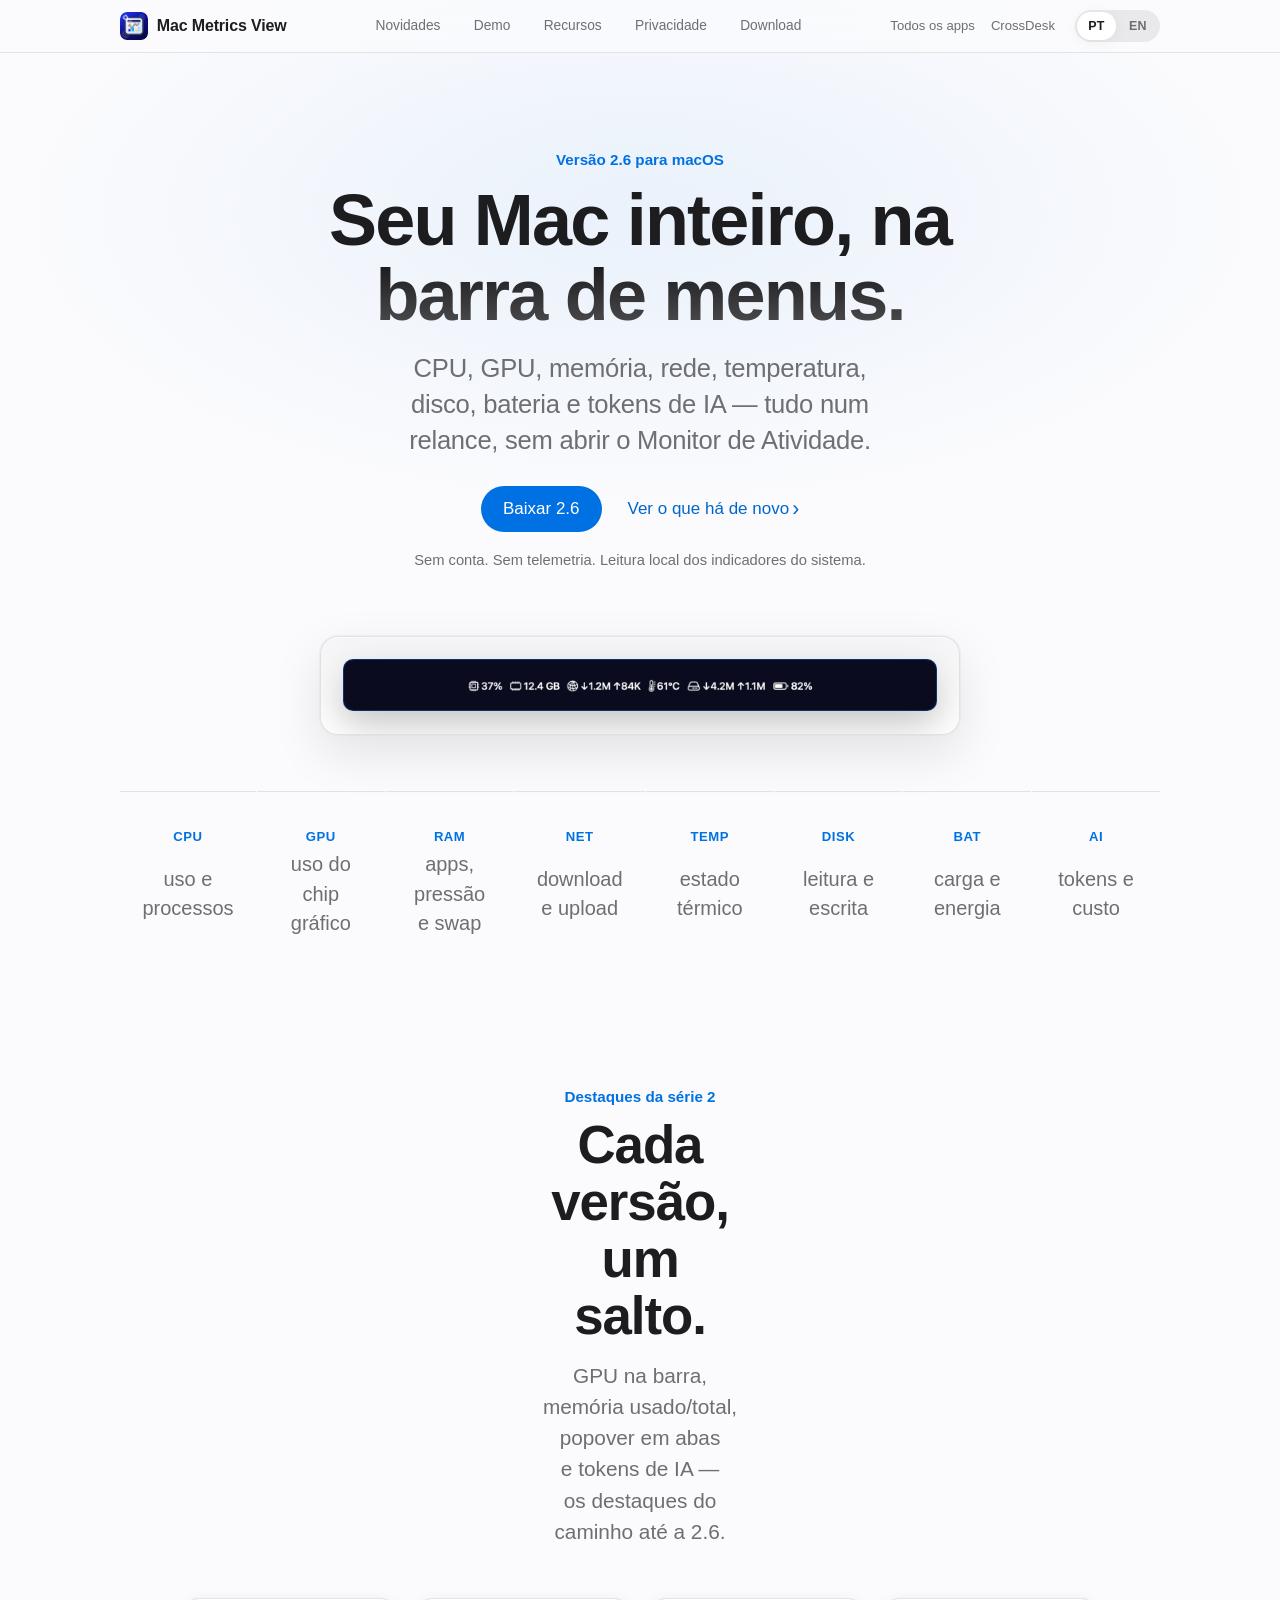
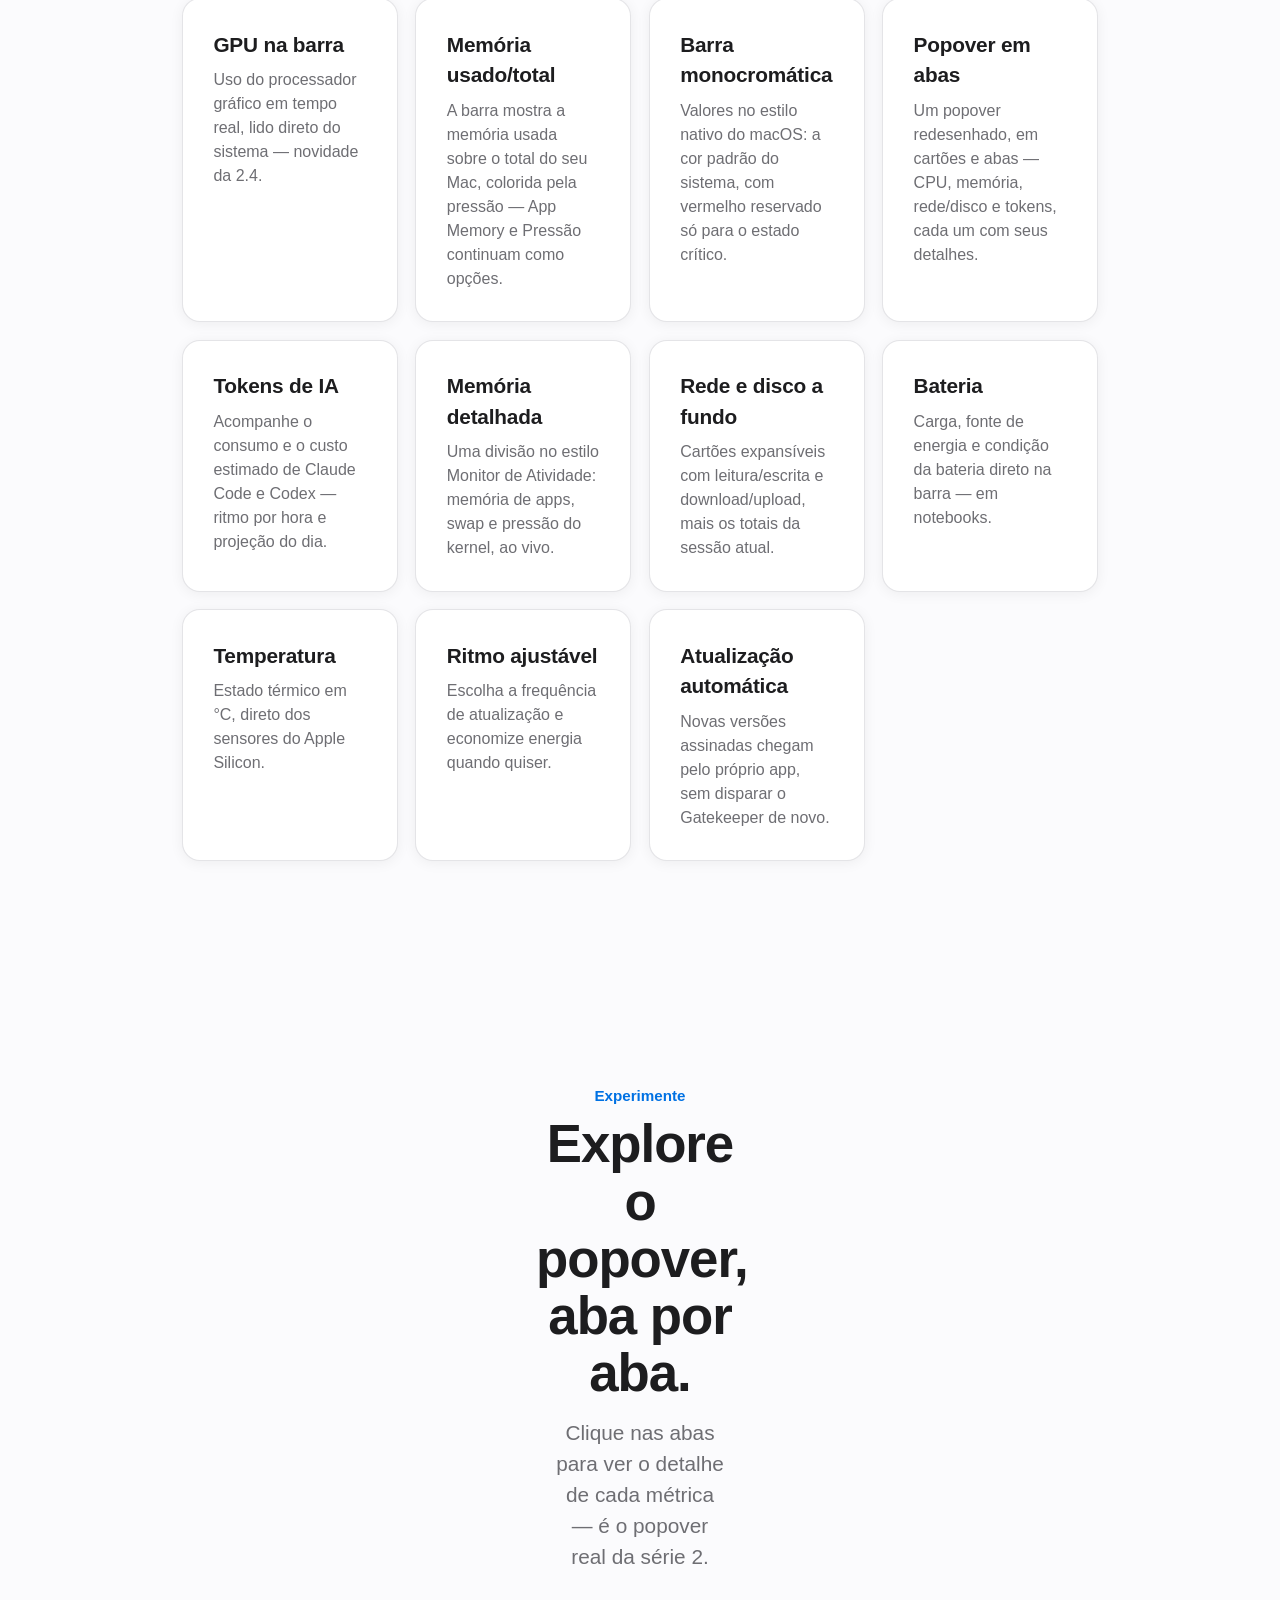
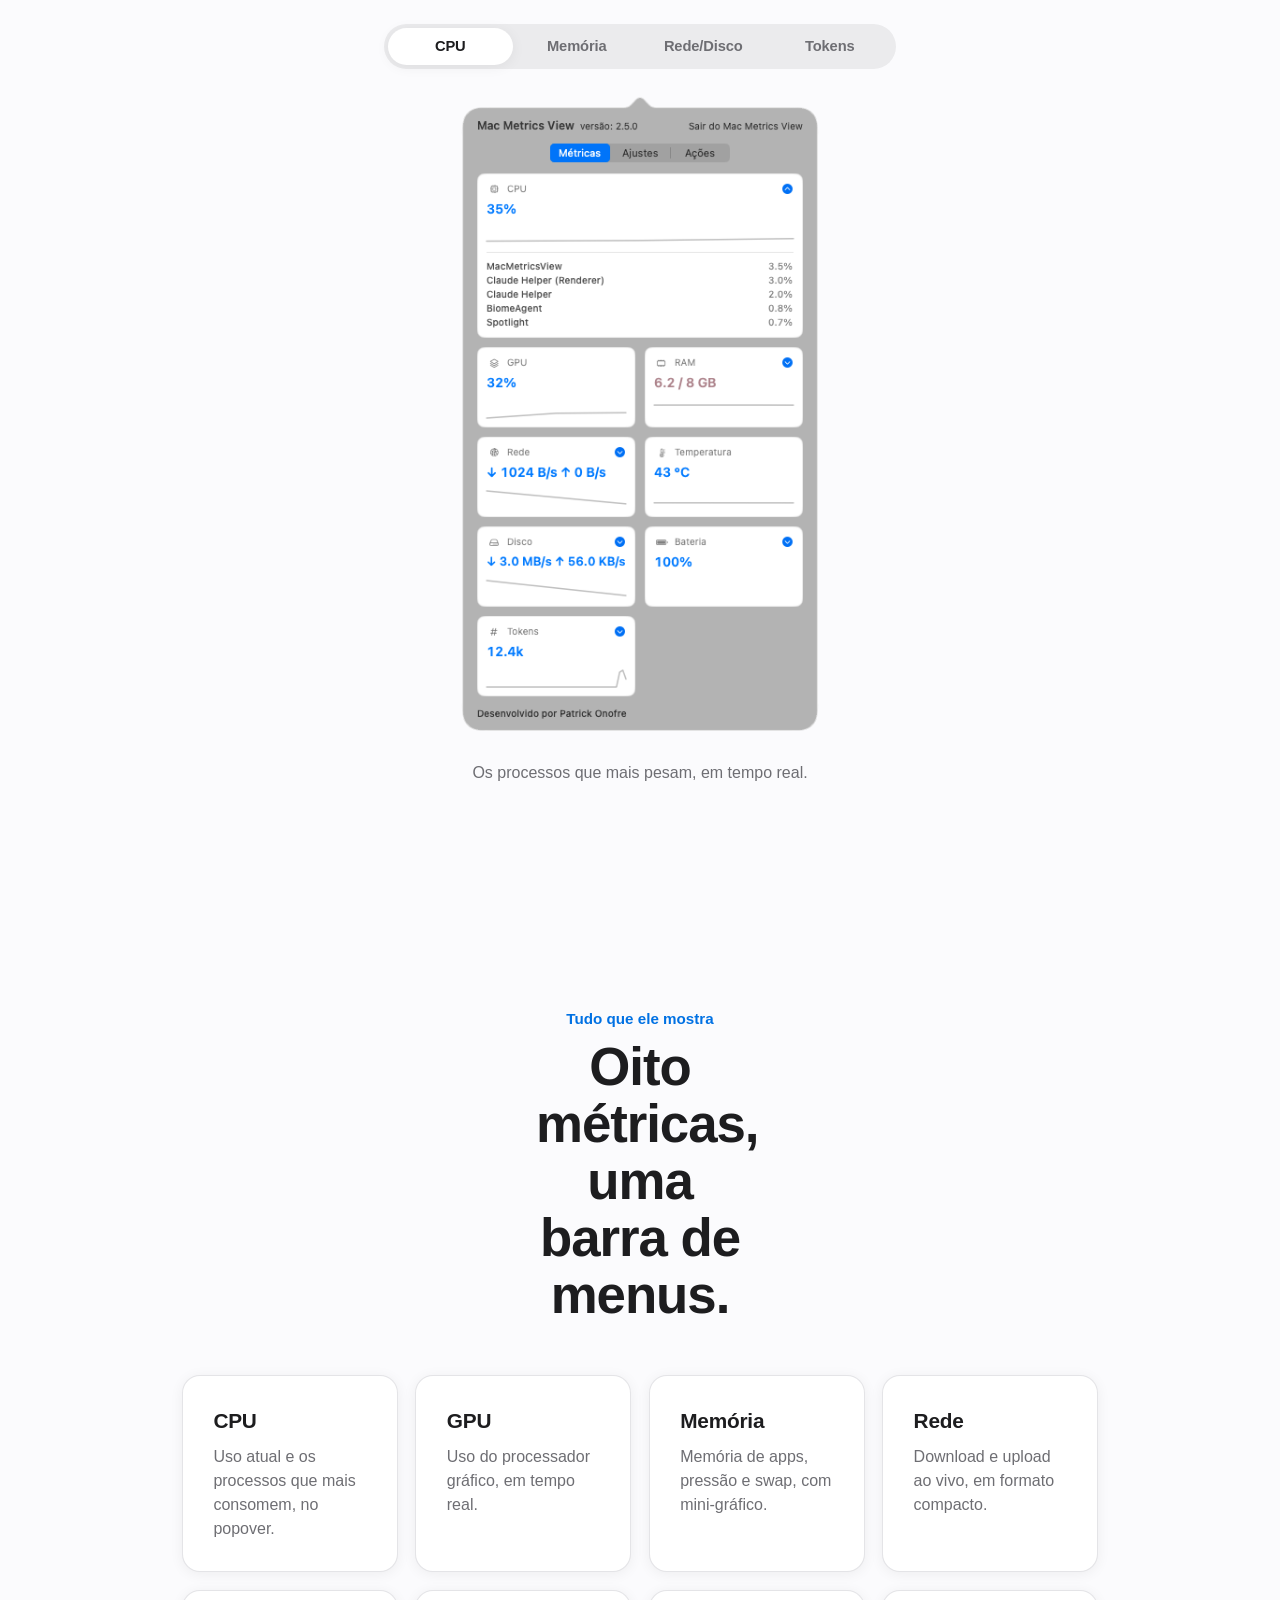
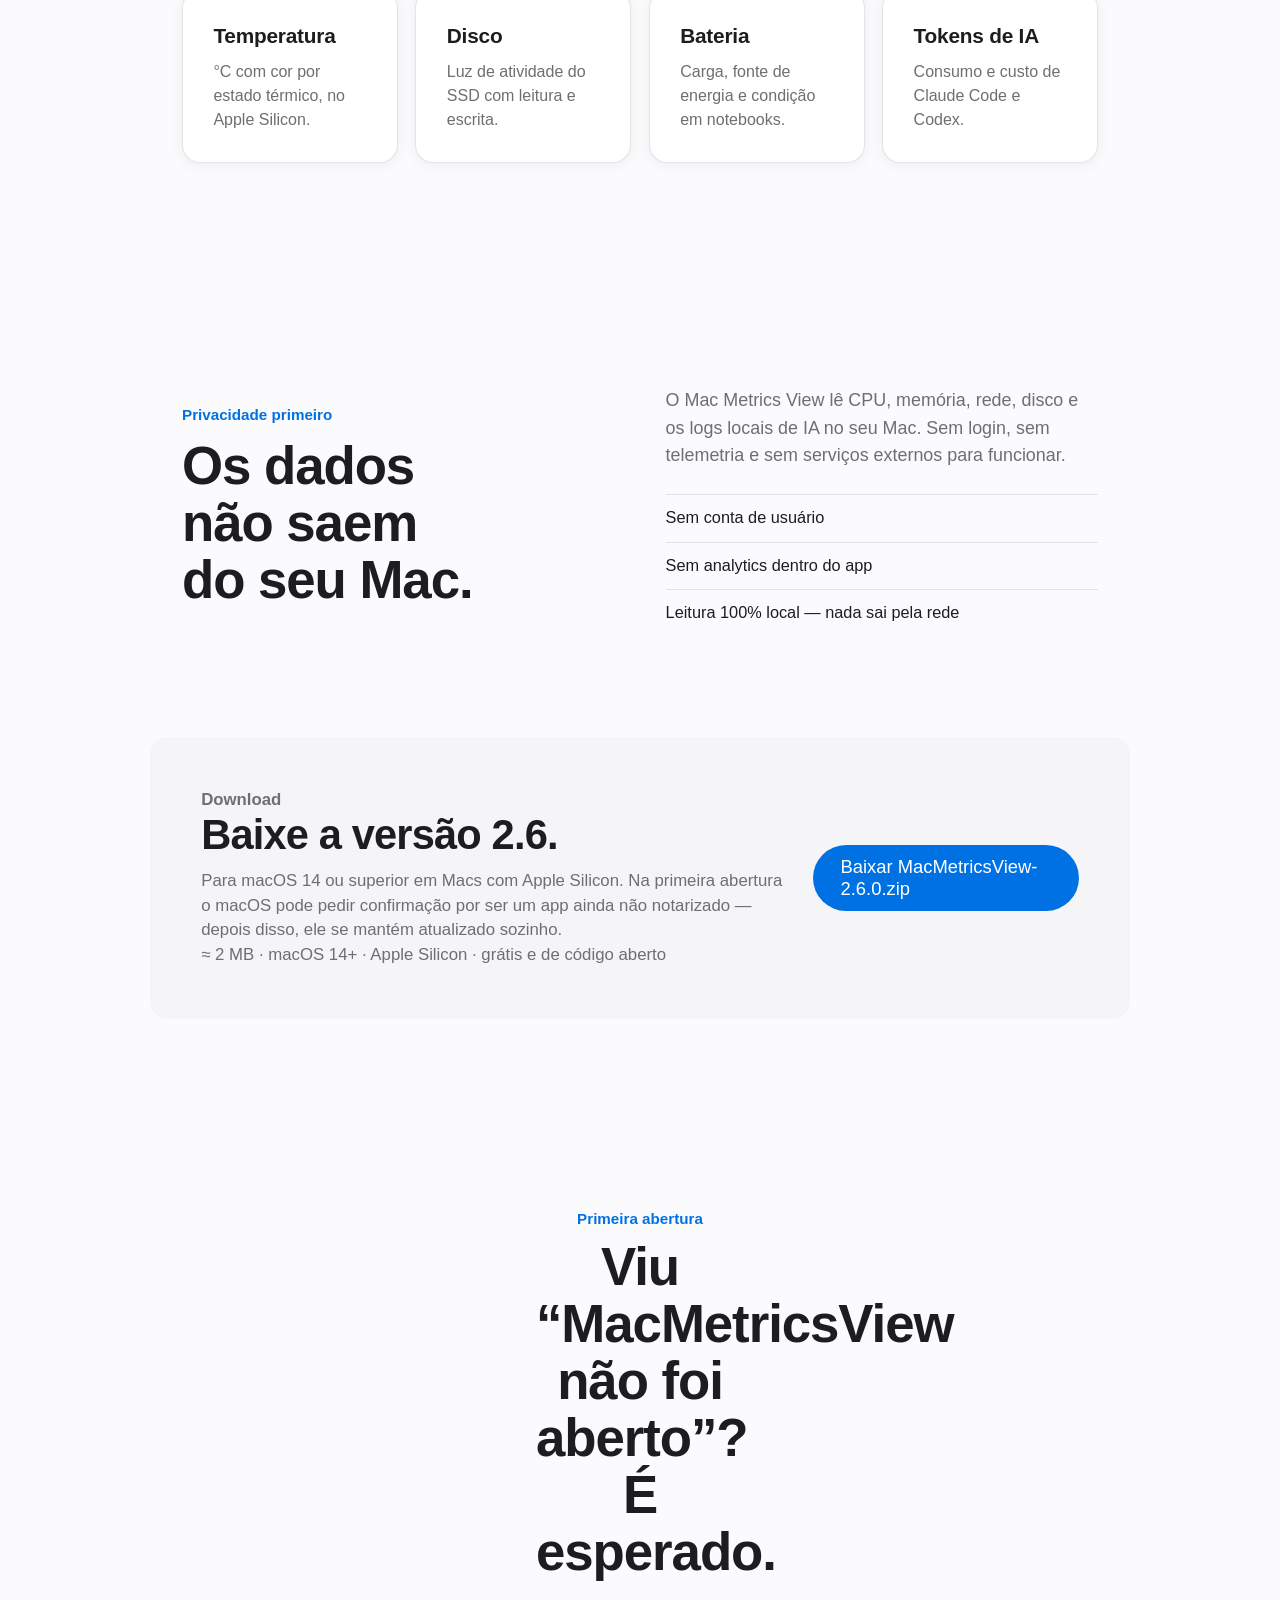
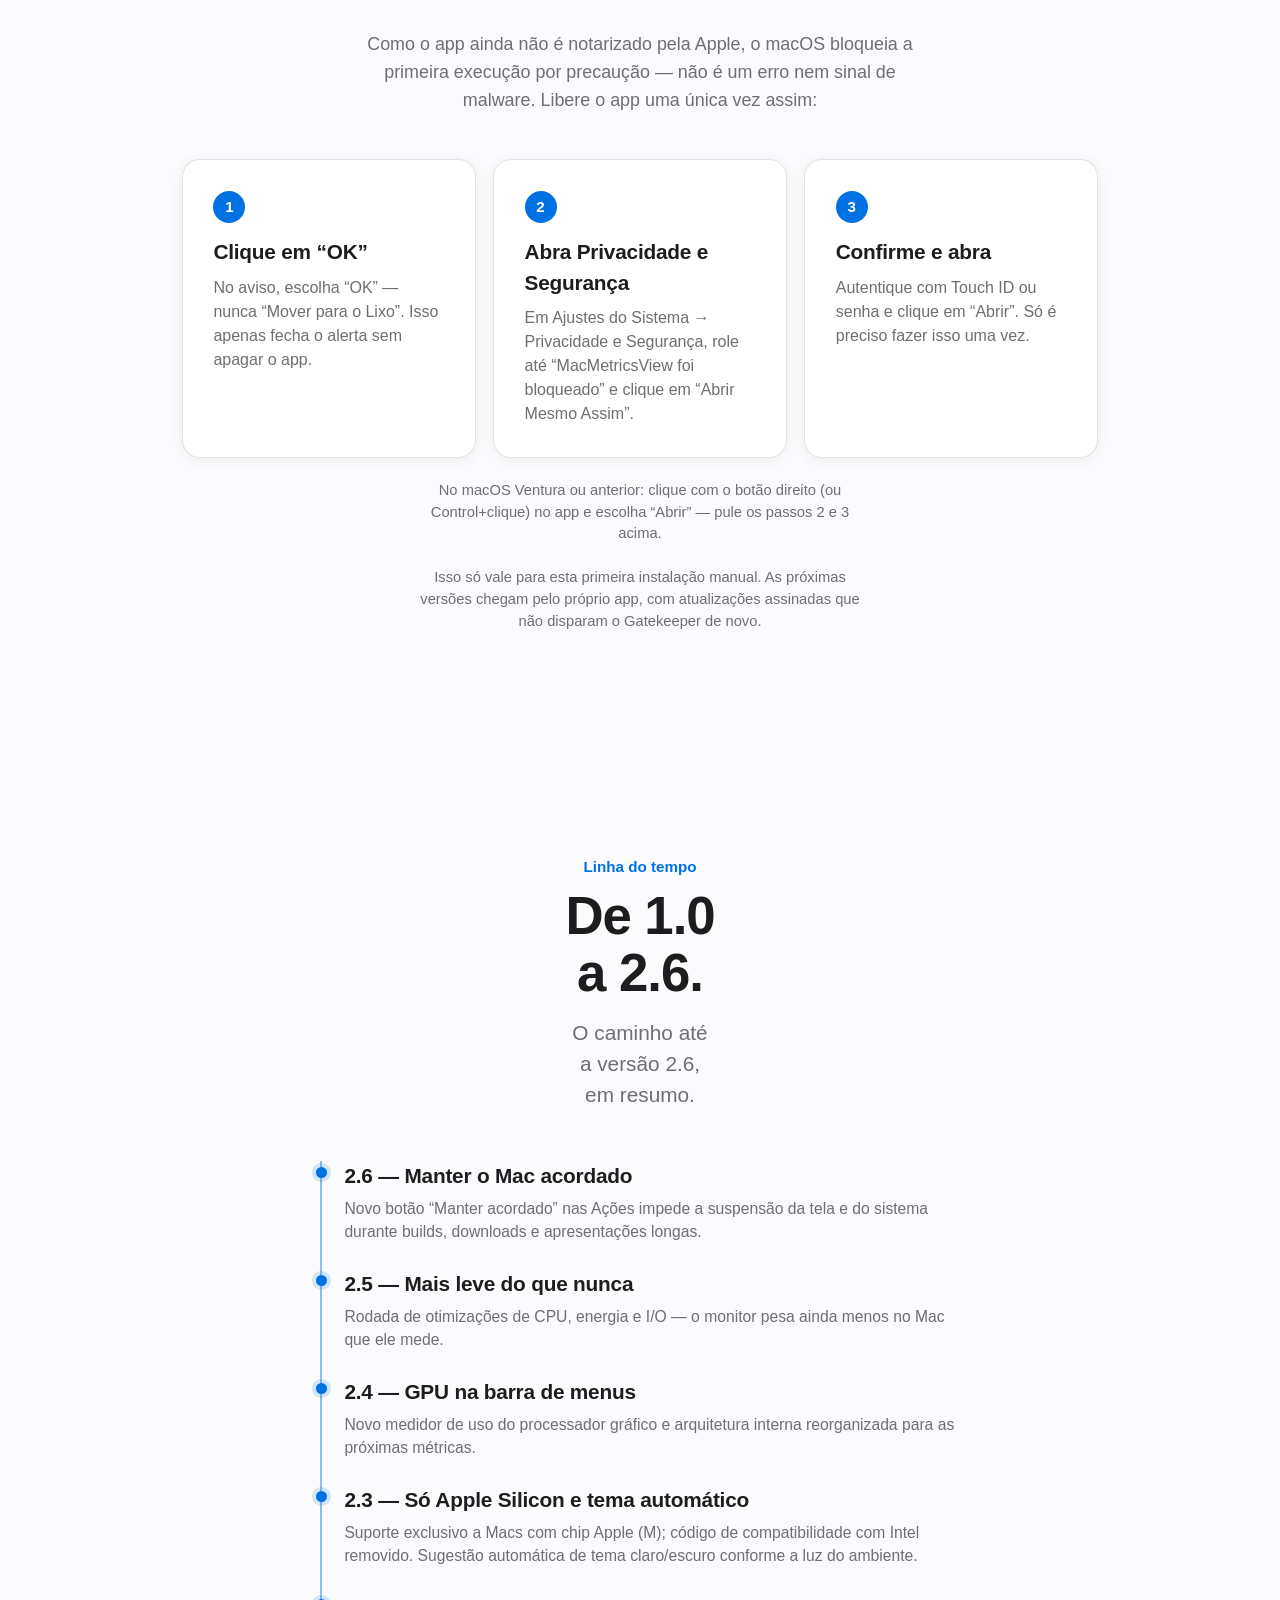
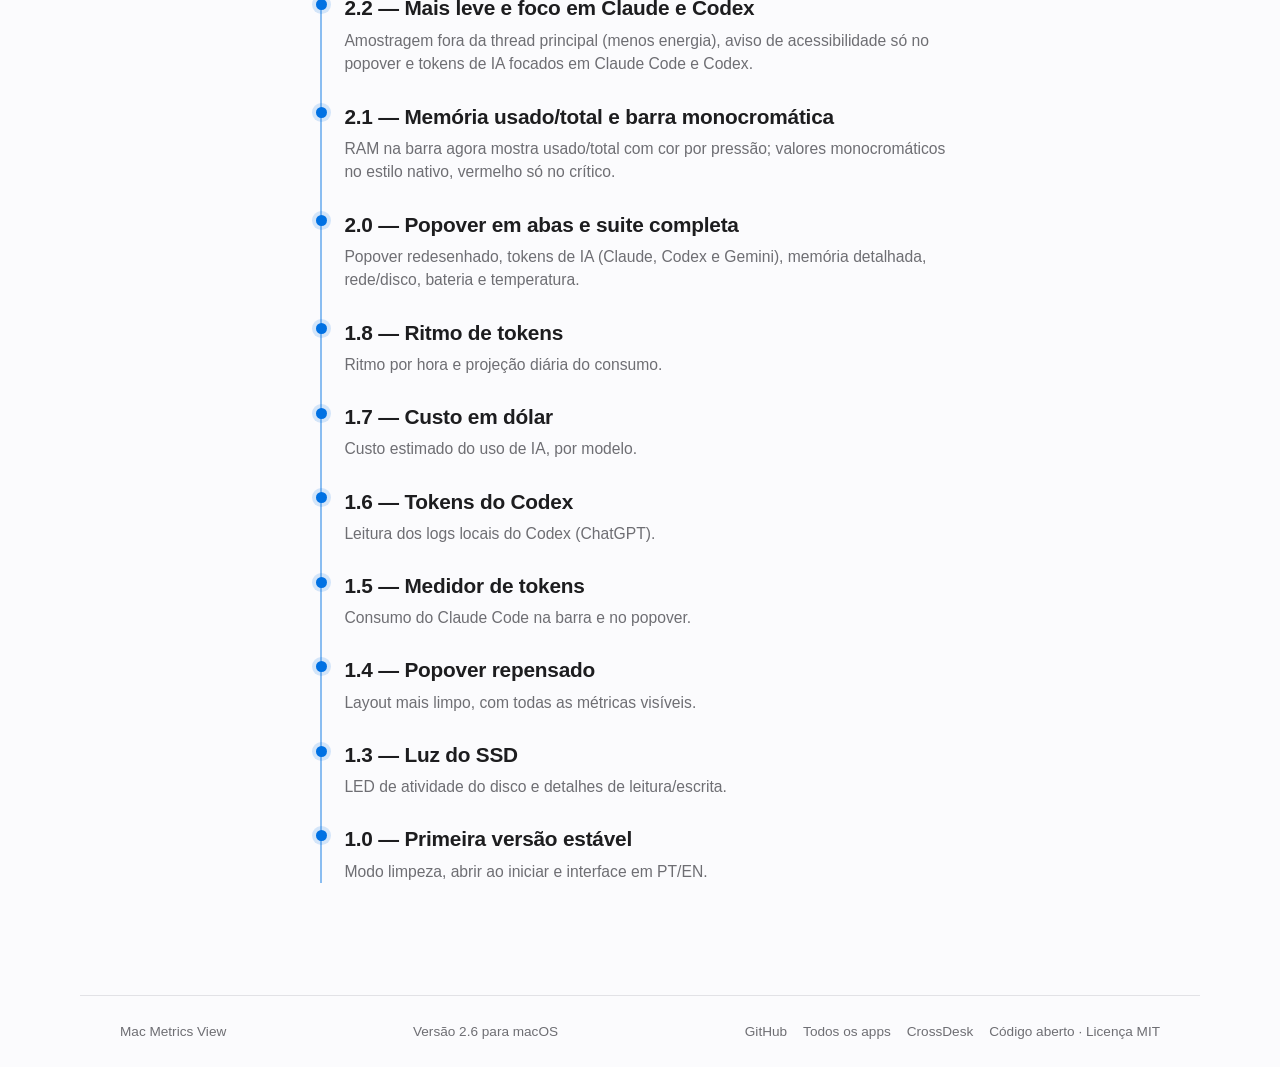
==== commit daca93a7: "feat(site): adiciona nav cruzada pro hub e pro CrossDesk Link "Todos os apps" (hub patrickonofre.git" ====
--- a/docs/index.html
+++ b/docs/index.html
@@ -141,6 +141,10 @@
           <a href="#privacy" data-i18n="nav.privacy">Privacidade</a>
           <a href="#download" data-i18n="nav.download">Download</a>
         </nav>
+        <span class="nav-cross">
+          <a href="https://patrickonofre.github.io/" data-i18n="nav.hub">Todos os apps</a>
+          <a href="https://patrickonofre.github.io/cross-desk/">CrossDesk</a>
+        </span>
         <div class="lang-switch" role="group" aria-label="Idioma / Language">
           <button type="button" data-lang-option="pt" aria-pressed="true">PT</button>
           <button type="button" data-lang-option="en" aria-pressed="false">EN</button>
@@ -359,6 +363,8 @@
       <span data-i18n="footer.tagline">Versão 2.6 para macOS</span>
       <span class="footer-links">
         <a href="https://github.com/patrickonofre/mac-metrics-view" data-i18n="footer.github">GitHub</a>
+        <a href="https://patrickonofre.github.io/" data-i18n="nav.hub">Todos os apps</a>
+        <a href="https://patrickonofre.github.io/cross-desk/">CrossDesk</a>
         <span data-i18n="footer.rights">Código aberto · Licença MIT</span>
       </span>
     </footer>
--- a/docs/styles.css
+++ b/docs/styles.css
@@ -131,9 +131,26 @@
 
 .nav a {
   transition: color 160ms ease;
+  white-space: nowrap;
 }
 
 .nav a:hover {
+  color: var(--text);
+}
+
+.nav-cross {
+  display: flex;
+  flex: 0 0 auto;
+  gap: 1rem;
+  font-size: 0.82rem;
+}
+
+.nav-cross a {
+  color: var(--muted);
+  transition: color 160ms ease;
+}
+
+.nav-cross a:hover {
   color: var(--text);
 }
 
@@ -623,6 +640,12 @@
 }
 
 /* ---------- Responsive ---------- */
+
+@media (max-width: 1150px) {
+  .nav-cross {
+    display: none;
+  }
+}
 
 @media (max-width: 900px) {
   .nav {
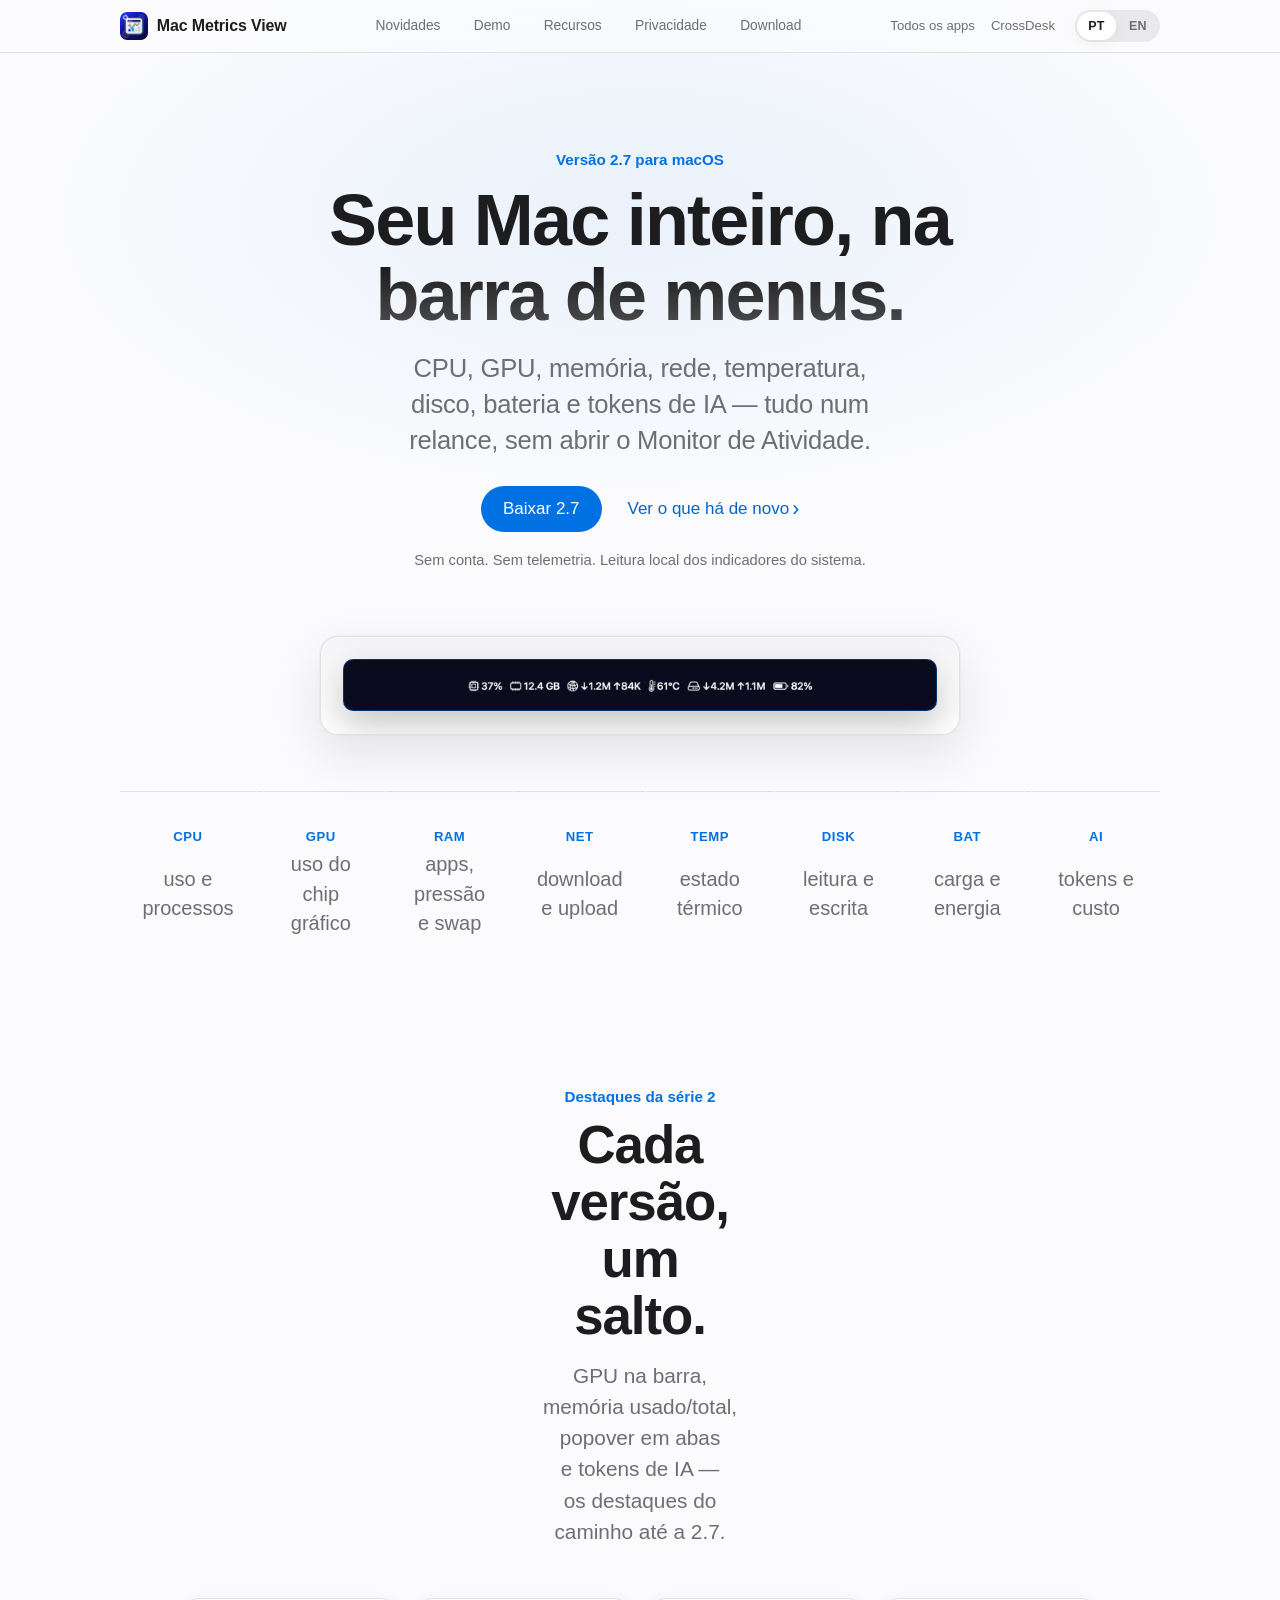
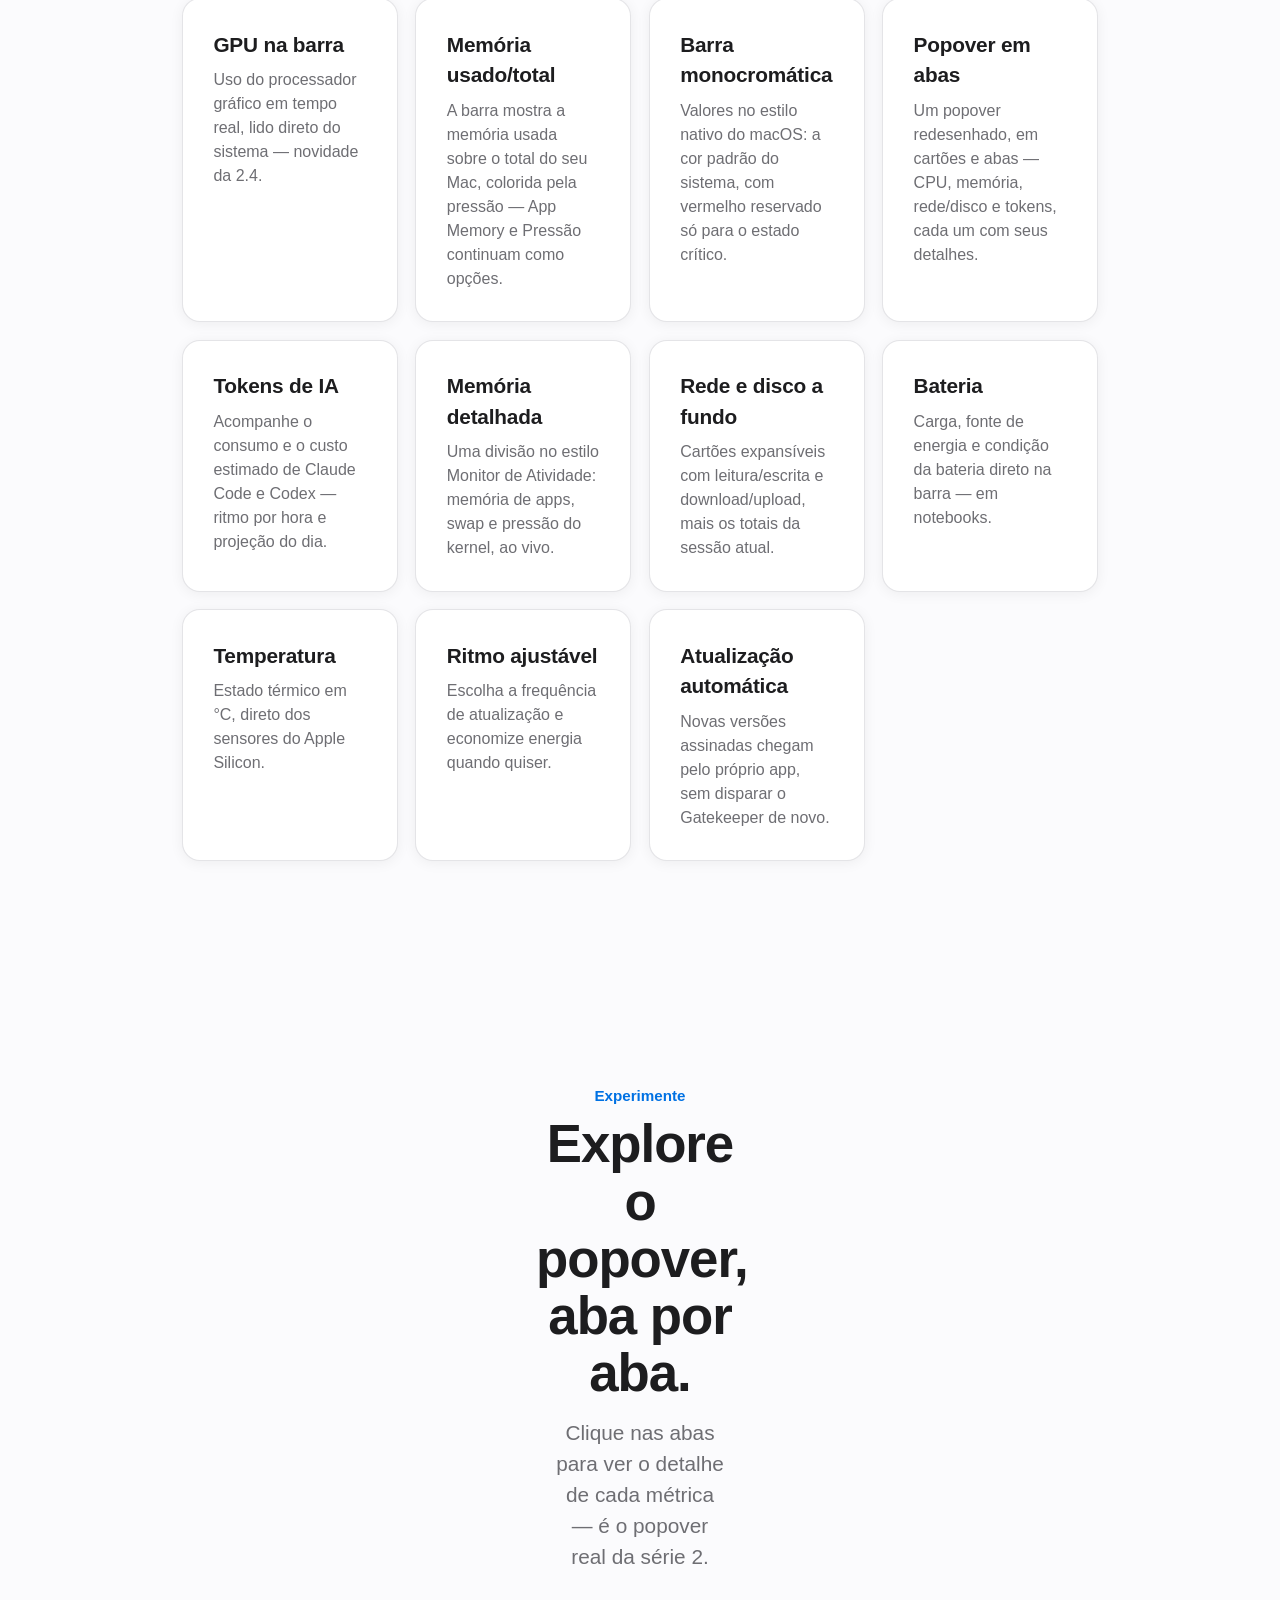
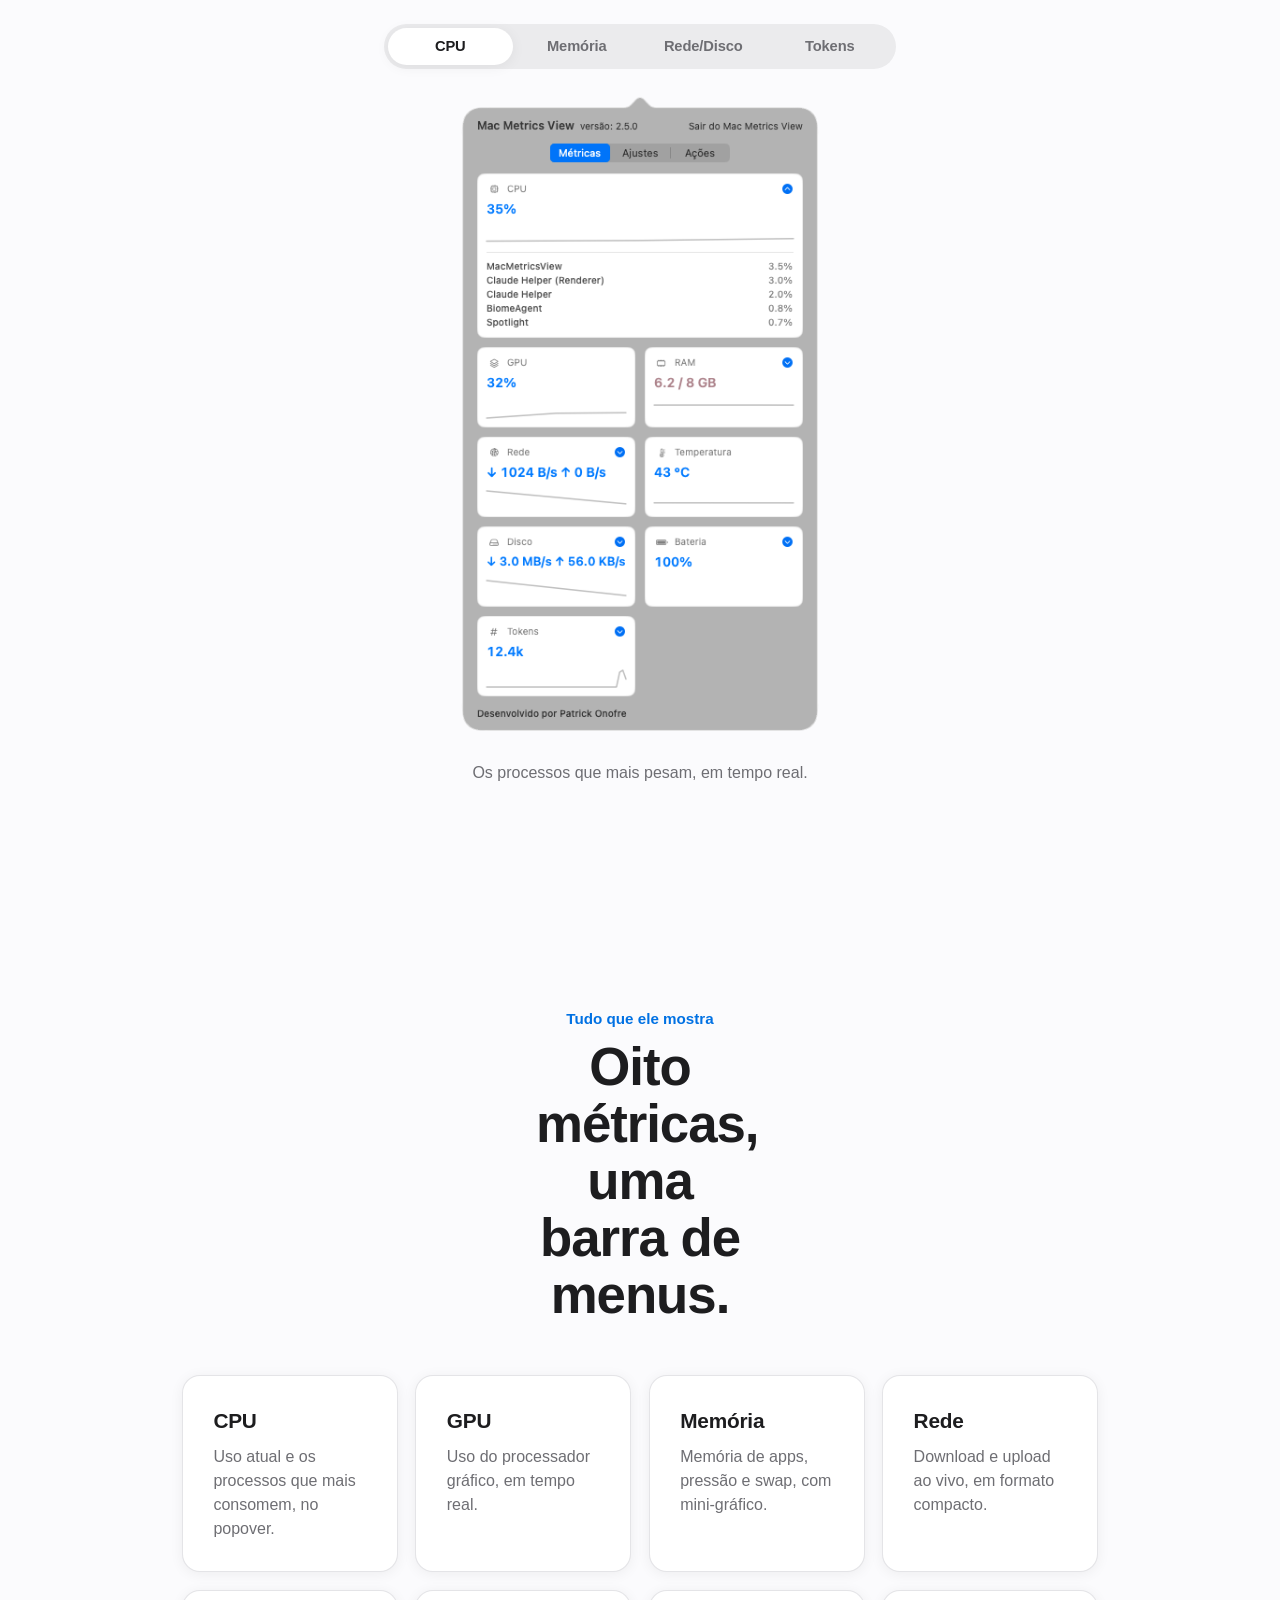
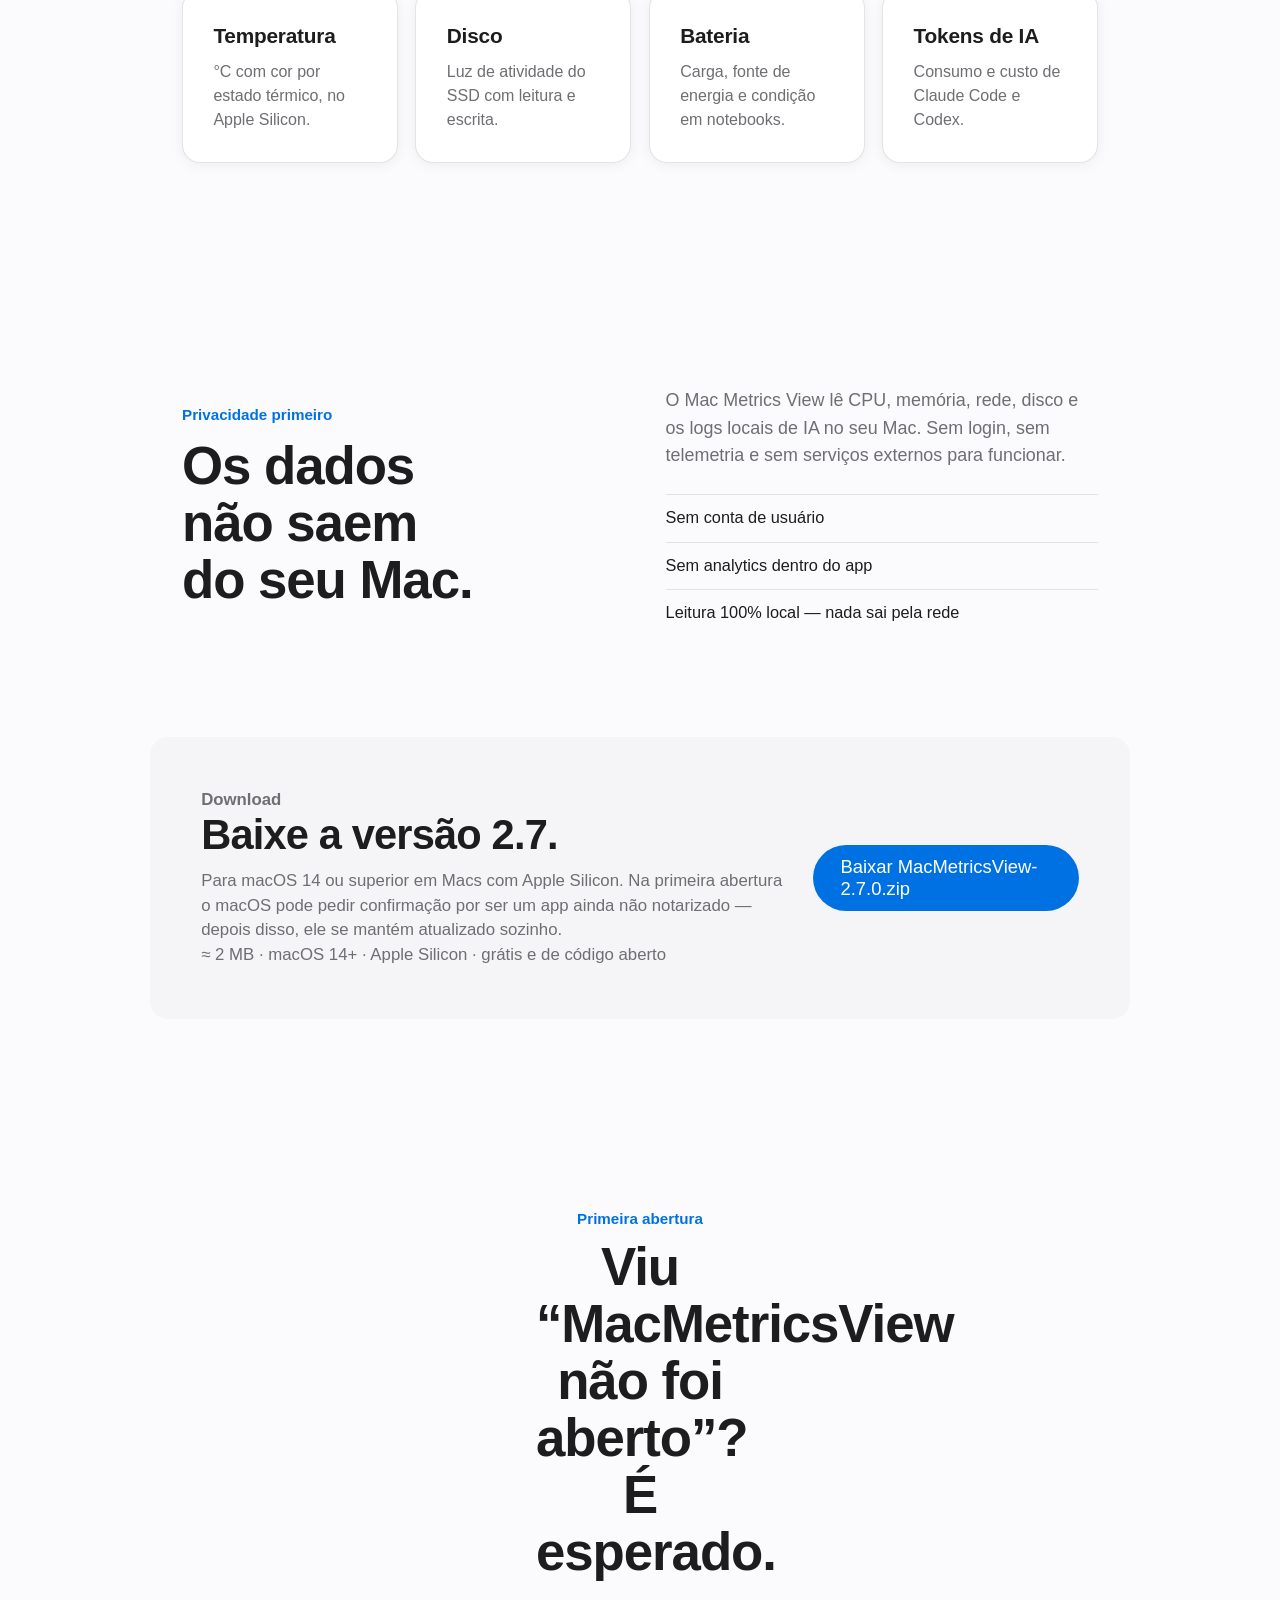
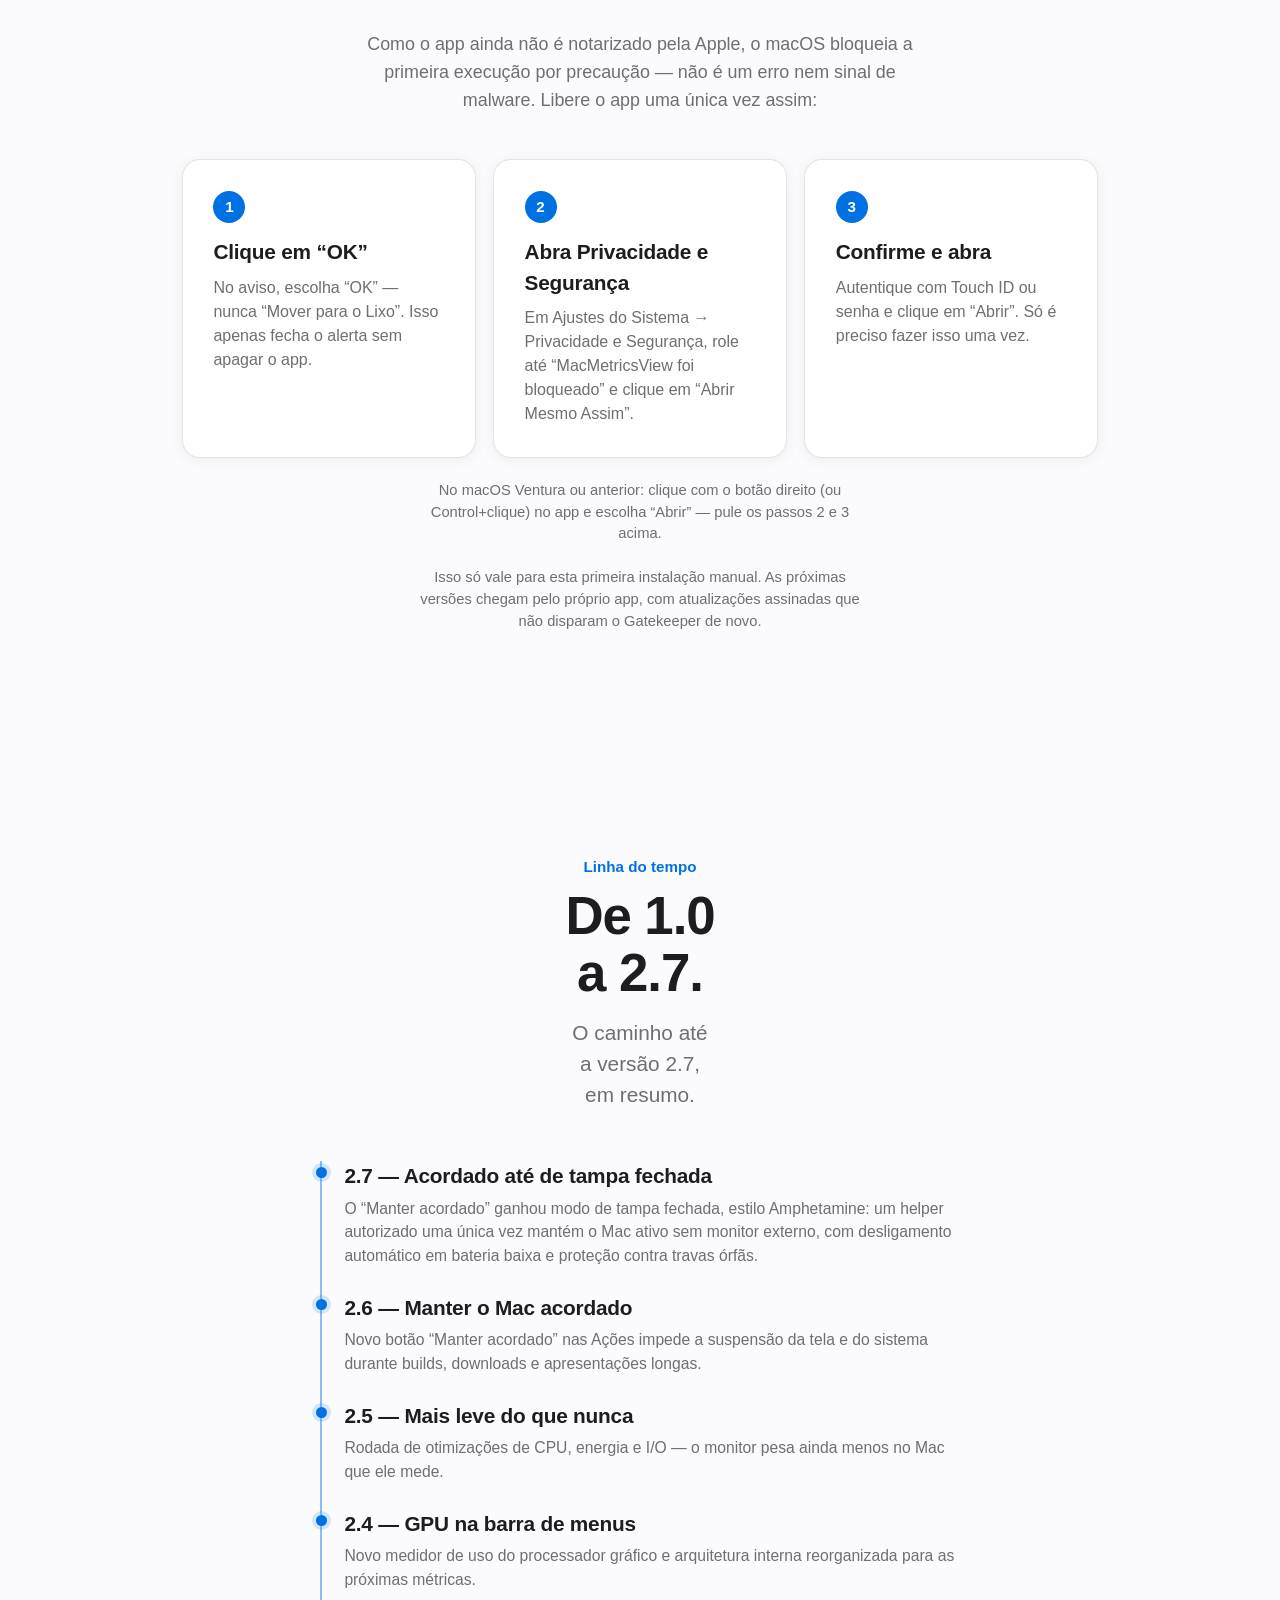
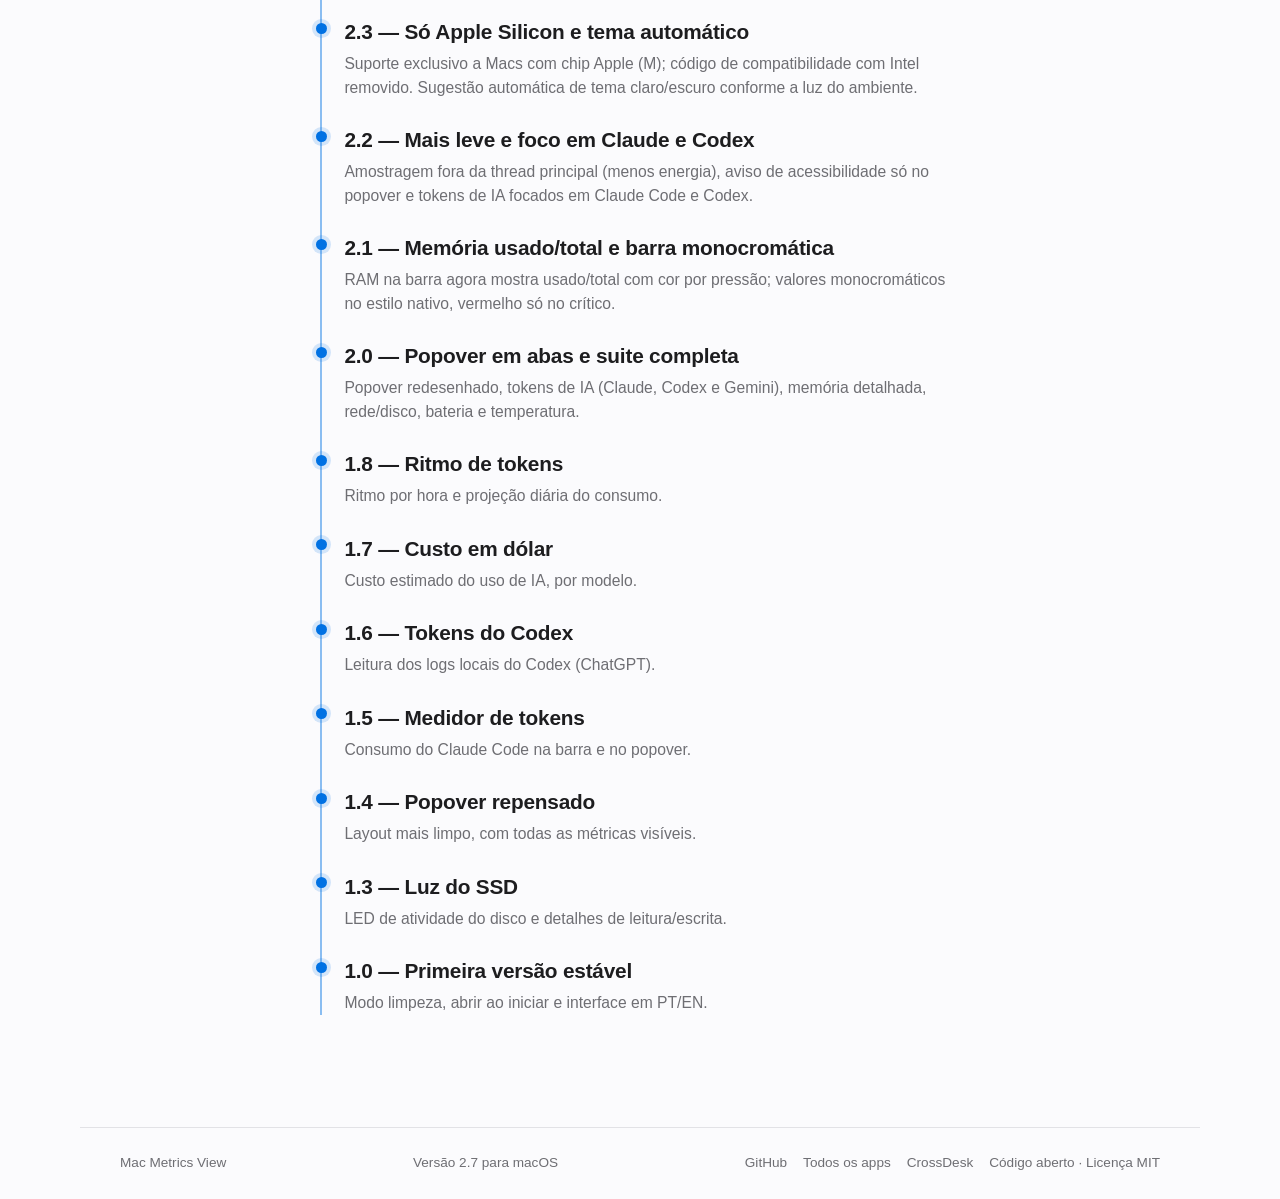
==== commit 3ea3cf93: "release: v2.7.0 — keep awake with the lid closed Bump to 2.7.0 (build 49); appcast item with signed " ====
--- a/docs/index.html
+++ b/docs/index.html
@@ -21,7 +21,7 @@
     <meta property="og:type" content="website">
     <meta property="og:site_name" content="Mac Metrics View">
     <meta property="og:url" content="https://patrickonofre.github.io/mac-metrics-view/">
-    <meta property="og:title" content="Mac Metrics View 2.6 — métricas do Mac na barra de menus">
+    <meta property="og:title" content="Mac Metrics View 2.7 — métricas do Mac na barra de menus">
     <meta property="og:description" content="CPU, GPU, RAM, rede, temperatura, disco, bateria e tokens de IA direto na barra de menus do macOS. Nativo, local e sem telemetria.">
     <meta property="og:image" content="https://patrickonofre.github.io/mac-metrics-view/assets/og-cover.png">
     <meta property="og:image:alt" content="Mac Metrics View — monitor de CPU, GPU, RAM, rede, temperatura, disco, bateria e tokens de IA na barra de menus do macOS">
@@ -32,7 +32,7 @@
 
     <!-- Twitter -->
     <meta name="twitter:card" content="summary_large_image">
-    <meta name="twitter:title" content="Mac Metrics View 2.6 — métricas do Mac na barra de menus">
+    <meta name="twitter:title" content="Mac Metrics View 2.7 — métricas do Mac na barra de menus">
     <meta name="twitter:description" content="CPU, GPU, RAM, rede, temperatura, disco, bateria e tokens de IA direto na barra de menus do macOS. Nativo, local e sem telemetria.">
     <meta name="twitter:image" content="https://patrickonofre.github.io/mac-metrics-view/assets/og-cover.png">
 
@@ -52,14 +52,14 @@
       "processorRequirements": "Apple Silicon (M1 or later)",
       "description": "App nativo para macOS que mostra CPU, GPU, memória, rede, temperatura, disco, bateria e tokens de IA (Claude Code e Codex) direto na barra de menus. Leitura local, sem conta e sem telemetria.",
       "url": "https://patrickonofre.github.io/mac-metrics-view/",
-      "softwareVersion": "2.6.0",
+      "softwareVersion": "2.7.0",
       "datePublished": "2026-05-26",
       "dateModified": "2026-07-03",
       "fileSize": "2MB",
       "image": "https://patrickonofre.github.io/mac-metrics-view/assets/popover-cpu-light.png",
       "screenshot": "https://patrickonofre.github.io/mac-metrics-view/assets/popover-cpu-light.png",
       "inLanguage": ["pt-BR", "en"],
-      "downloadUrl": "https://patrickonofre.github.io/mac-metrics-view/downloads/MacMetricsView-2.6.0.zip",
+      "downloadUrl": "https://patrickonofre.github.io/mac-metrics-view/downloads/MacMetricsView-2.7.0.zip",
       "installUrl": "https://patrickonofre.github.io/mac-metrics-view/#download",
       "releaseNotes": "https://patrickonofre.github.io/mac-metrics-view/#timeline",
       "sameAs": "https://github.com/patrickonofre/mac-metrics-view",
@@ -154,13 +154,13 @@
 
     <main id="top">
       <section class="hero">
-        <p class="eyebrow" data-i18n="hero.eyebrow">Versão 2.6 para macOS</p>
+        <p class="eyebrow" data-i18n="hero.eyebrow">Versão 2.7 para macOS</p>
         <h1 data-i18n="hero.title">Seu Mac inteiro, na barra de menus.</h1>
         <p class="lede" data-i18n="hero.lede">
           CPU, GPU, memória, rede, temperatura, disco, bateria e tokens de IA — tudo num relance, sem abrir o Monitor de Atividade.
         </p>
         <div class="actions" aria-label="Acoes principais">
-          <a class="button primary" href="downloads/MacMetricsView-2.6.0.zip" download data-i18n="hero.cta">Baixar 2.6</a>
+          <a class="button primary" href="downloads/MacMetricsView-2.7.0.zip" download data-i18n="hero.cta">Baixar 2.7</a>
           <a class="link-cta" href="#whatsnew"><span data-i18n="hero.secondary">Ver o que há de novo</span> <span aria-hidden="true">&rsaquo;</span></a>
         </div>
         <p class="note" data-i18n="hero.note">Sem conta. Sem telemetria. Leitura local dos indicadores do sistema.</p>
@@ -187,7 +187,7 @@
         <div class="section-heading">
           <p class="eyebrow" data-i18n="highlights.eyebrow">Destaques da série 2</p>
           <h2 data-i18n="highlights.title">Cada versão, um salto.</h2>
-          <p class="section-lede" data-i18n="highlights.lede">GPU na barra, memória usado/total, popover em abas e tokens de IA — os destaques do caminho até a 2.6.</p>
+          <p class="section-lede" data-i18n="highlights.lede">GPU na barra, memória usado/total, popover em abas e tokens de IA — os destaques do caminho até a 2.7.</p>
         </div>
         <div class="highlight-grid">
           <article class="card"><h3 data-i18n="highlights.gpuTitle">GPU na barra</h3><p data-i18n="highlights.gpuBody"></p></article>
@@ -290,13 +290,13 @@
       <section class="download-panel reveal-init" id="download">
         <div>
           <p class="eyebrow" data-i18n="download.eyebrow">Download</p>
-          <h2 data-i18n="download.title">Baixe a versão 2.6.</h2>
+          <h2 data-i18n="download.title">Baixe a versão 2.7.</h2>
           <p data-i18n="download.body">
             Para macOS 14 ou superior em Macs com Apple Silicon. Na primeira abertura o macOS pode pedir confirmação por ser um app ainda não notarizado — depois disso, ele se mantém atualizado sozinho.
           </p>
           <p class="download-meta" data-i18n="download.meta">≈ 2 MB · macOS 14+ · Apple Silicon · grátis e de código aberto</p>
         </div>
-        <a class="button primary large" href="downloads/MacMetricsView-2.6.0.zip" download data-i18n="download.cta">Baixar MacMetricsView-2.6.0.zip</a>
+        <a class="button primary large" href="downloads/MacMetricsView-2.7.0.zip" download data-i18n="download.cta">Baixar MacMetricsView-2.7.0.zip</a>
       </section>
 
       <section class="section reveal-init" id="firstrun">
@@ -335,10 +335,11 @@
       <section class="section reveal-init" id="timeline">
         <div class="section-heading">
           <p class="eyebrow" data-i18n="timeline.eyebrow">Linha do tempo</p>
-          <h2 data-i18n="timeline.title">De 1.0 a 2.6.</h2>
-          <p class="section-lede" data-i18n="timeline.lede">O caminho até a versão 2.6, em resumo.</p>
+          <h2 data-i18n="timeline.title">De 1.0 a 2.7.</h2>
+          <p class="section-lede" data-i18n="timeline.lede">O caminho até a versão 2.7, em resumo.</p>
         </div>
         <ol class="timeline">
+          <li class="timeline-item"><h3 data-i18n="timeline.v27Title">2.7 — Acordado até de tampa fechada</h3><p data-i18n="timeline.v27Body"></p></li>
           <li class="timeline-item"><h3 data-i18n="timeline.v26Title">2.6 — Manter o Mac acordado</h3><p data-i18n="timeline.v26Body"></p></li>
           <li class="timeline-item"><h3 data-i18n="timeline.v25Title">2.5 — Mais leve do que nunca</h3><p data-i18n="timeline.v25Body"></p></li>
           <li class="timeline-item"><h3 data-i18n="timeline.v24Title">2.4 — GPU na barra de menus</h3><p data-i18n="timeline.v24Body"></p></li>
@@ -360,7 +361,7 @@
 
     <footer class="footer">
       <span>Mac Metrics View</span>
-      <span data-i18n="footer.tagline">Versão 2.6 para macOS</span>
+      <span data-i18n="footer.tagline">Versão 2.7 para macOS</span>
       <span class="footer-links">
         <a href="https://github.com/patrickonofre/mac-metrics-view" data-i18n="footer.github">GitHub</a>
         <a href="https://patrickonofre.github.io/" data-i18n="nav.hub">Todos os apps</a>
@@ -371,8 +372,8 @@
 
     <!-- Sticky download CTA — persistent on scroll, hidden near the hero/download
          panel by popover-demo.js so it never doubles up the primary action. -->
-    <a class="sticky-cta" href="downloads/MacMetricsView-2.6.0.zip" download data-sticky-cta>
-      <span class="sticky-cta-label" data-i18n="sticky.label">Mac Metrics View 2.6</span>
+    <a class="sticky-cta" href="downloads/MacMetricsView-2.7.0.zip" download data-sticky-cta>
+      <span class="sticky-cta-label" data-i18n="sticky.label">Mac Metrics View 2.7</span>
       <span class="sticky-cta-button" data-i18n="sticky.cta">Baixar</span>
     </a>
   </body>
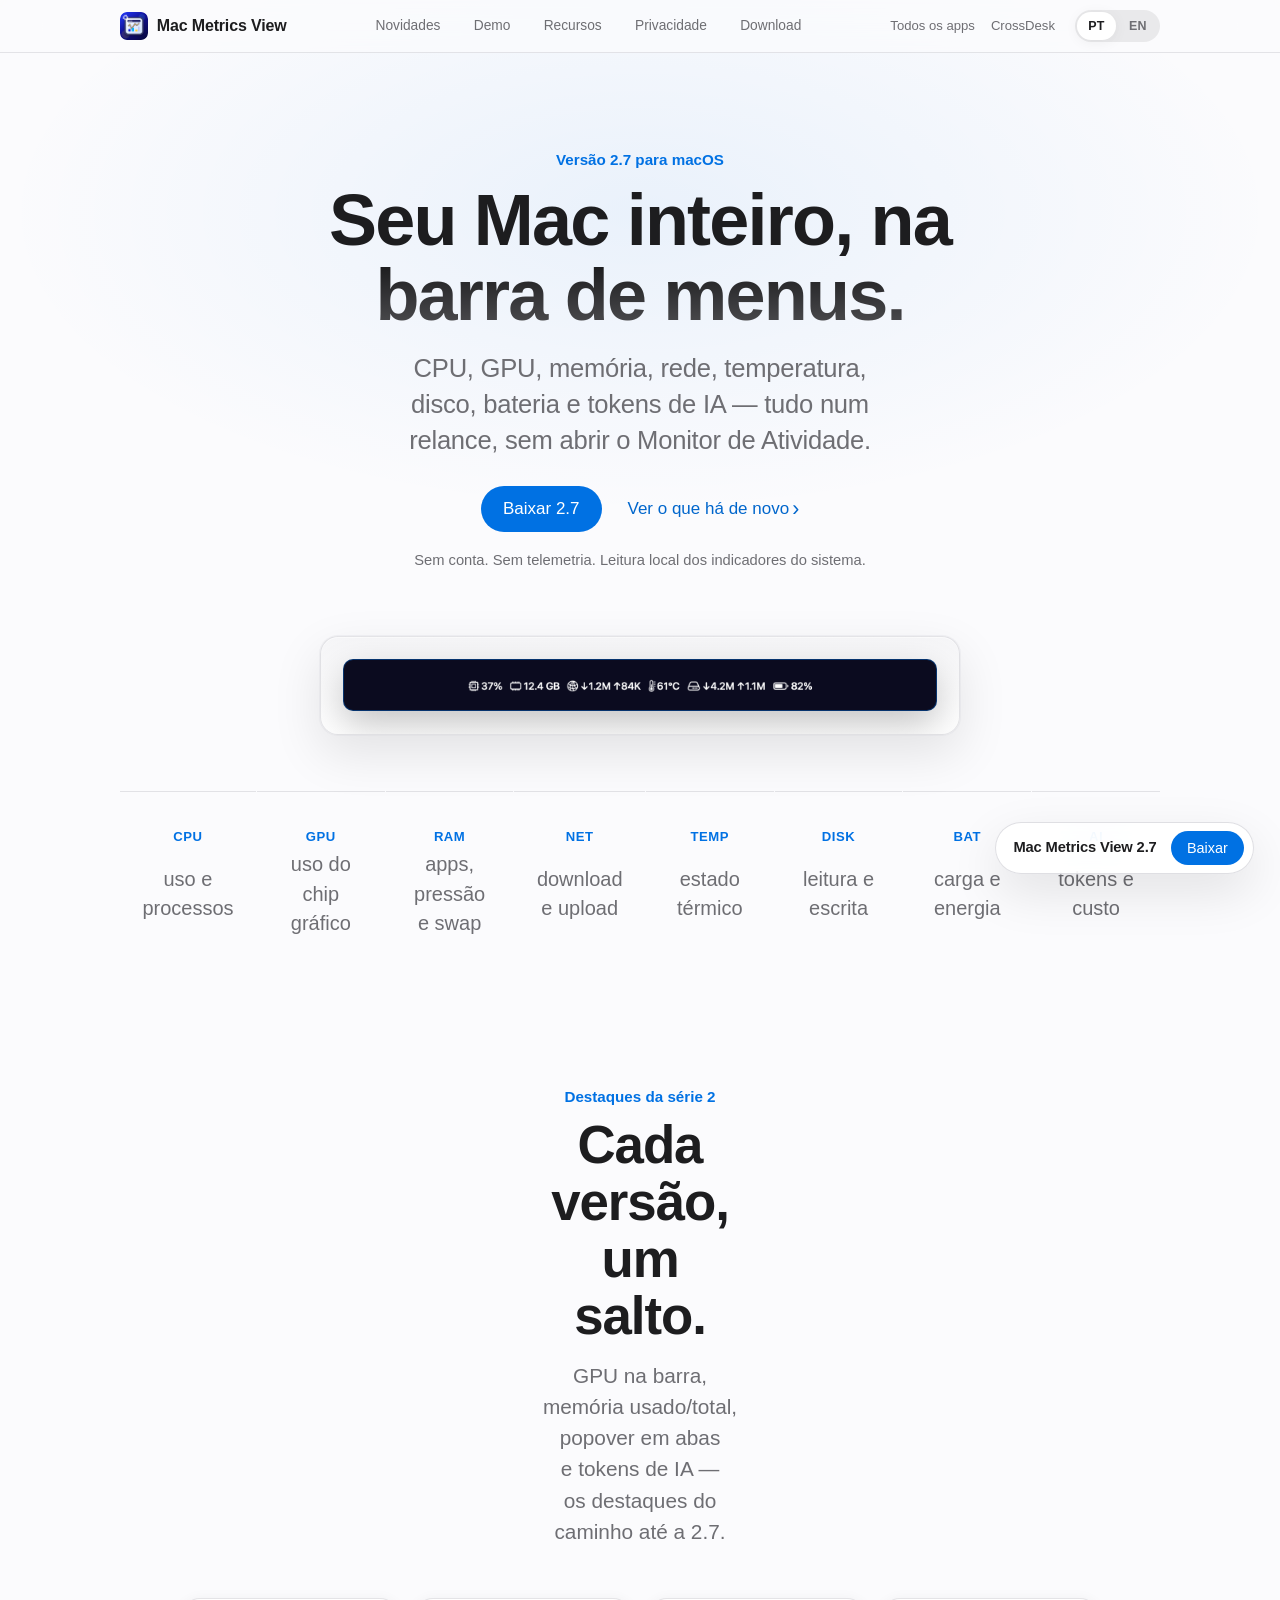
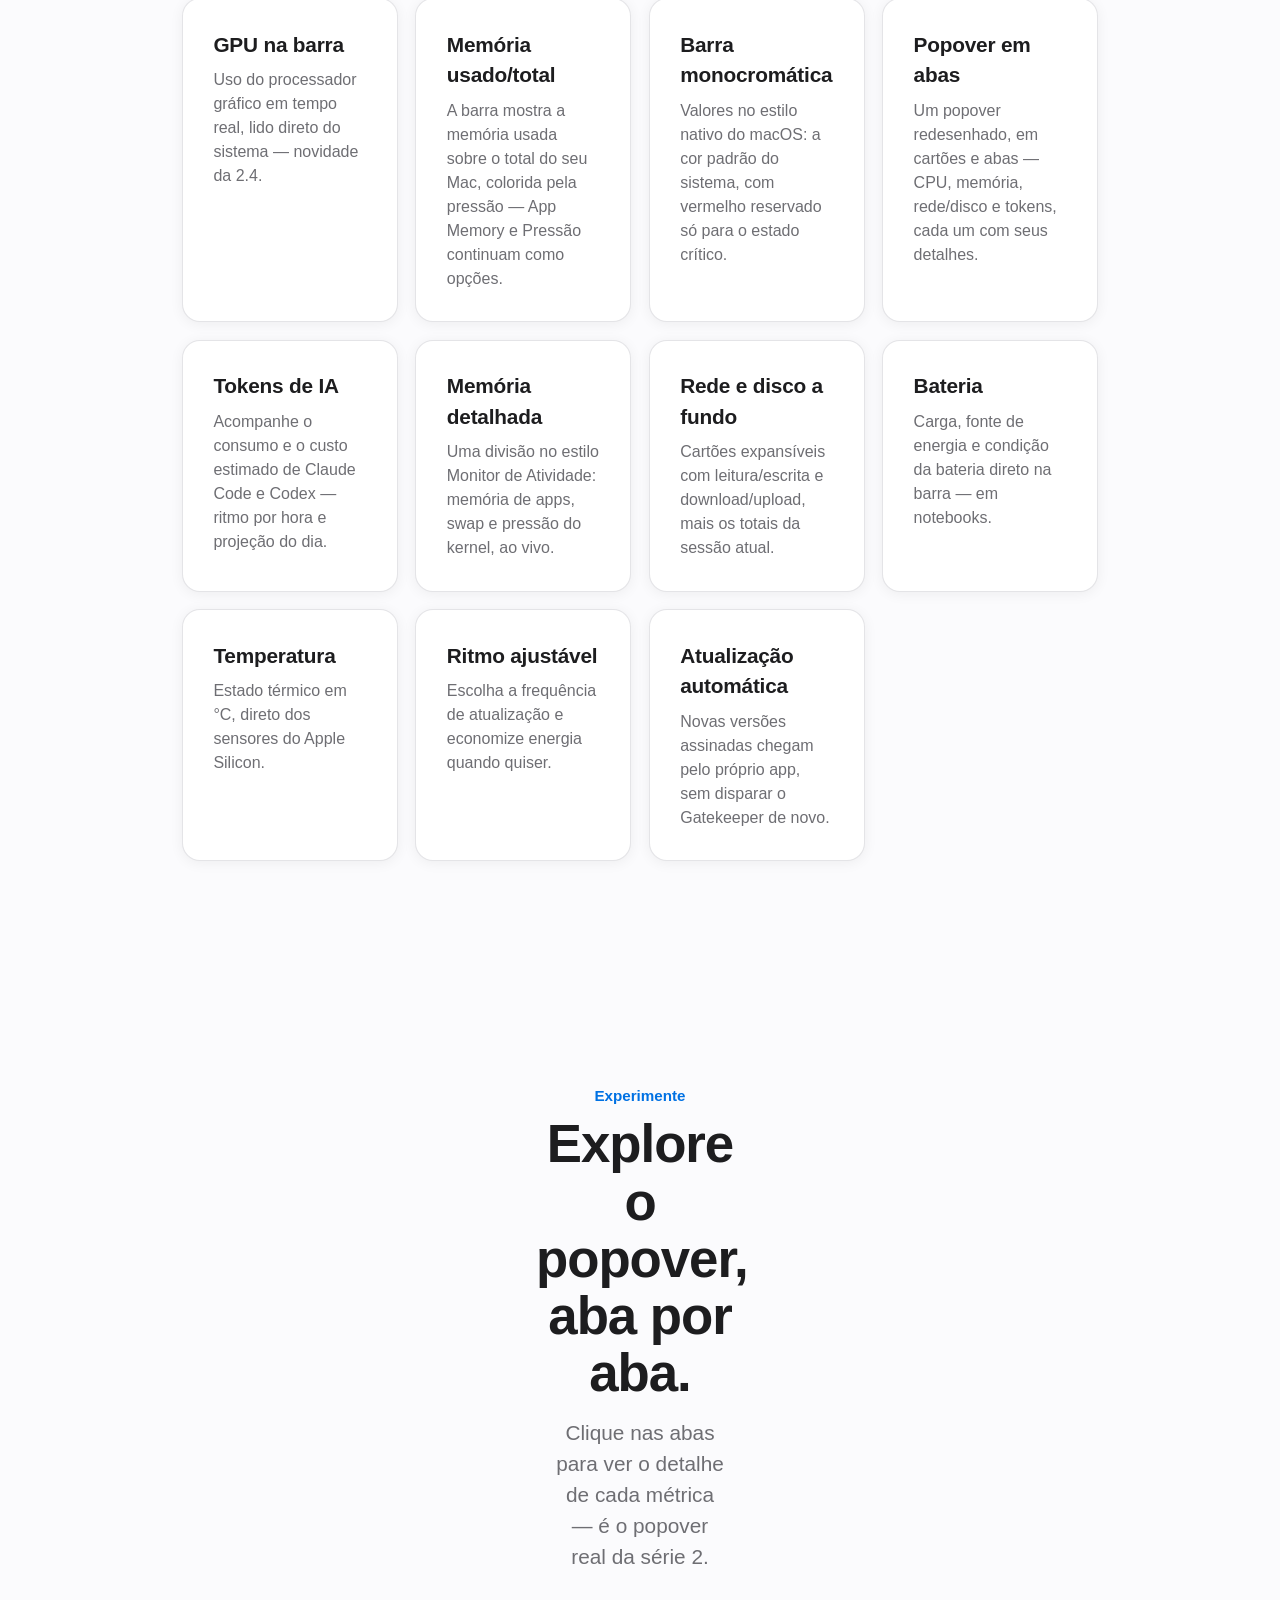
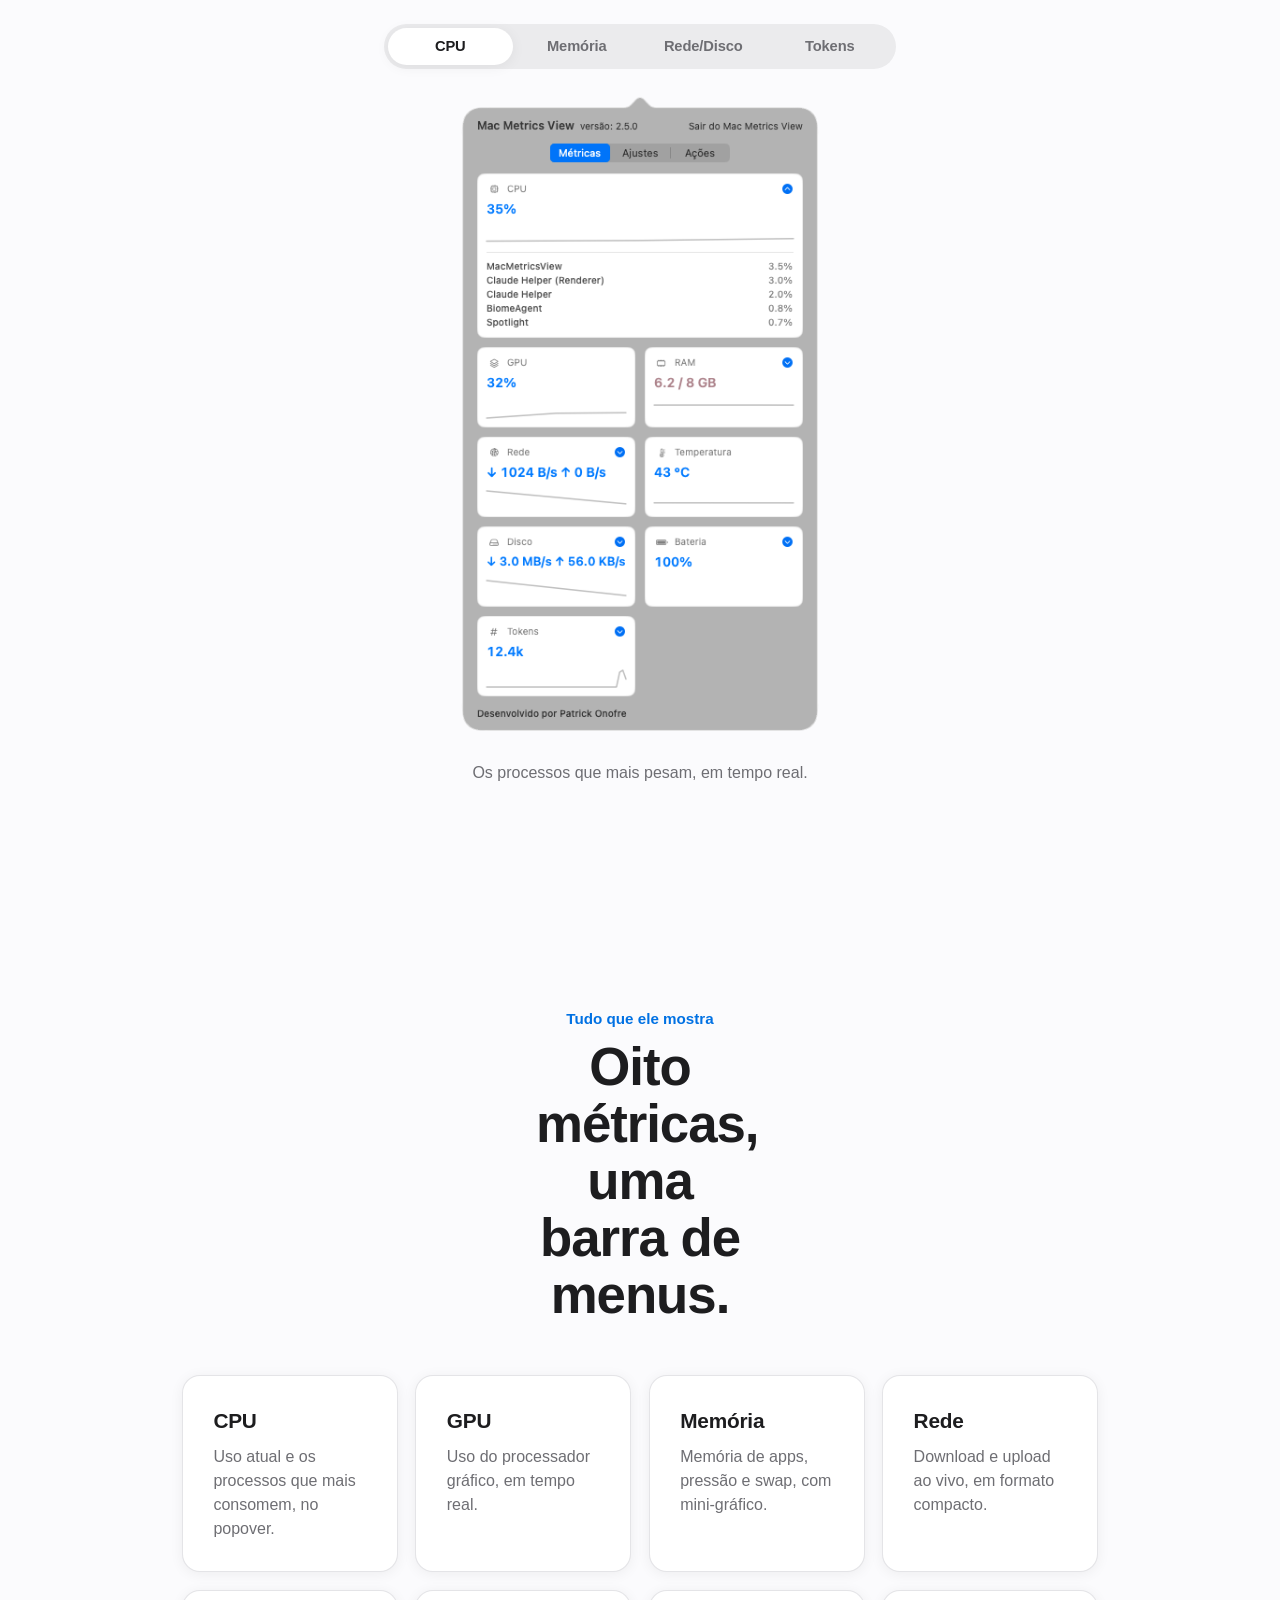
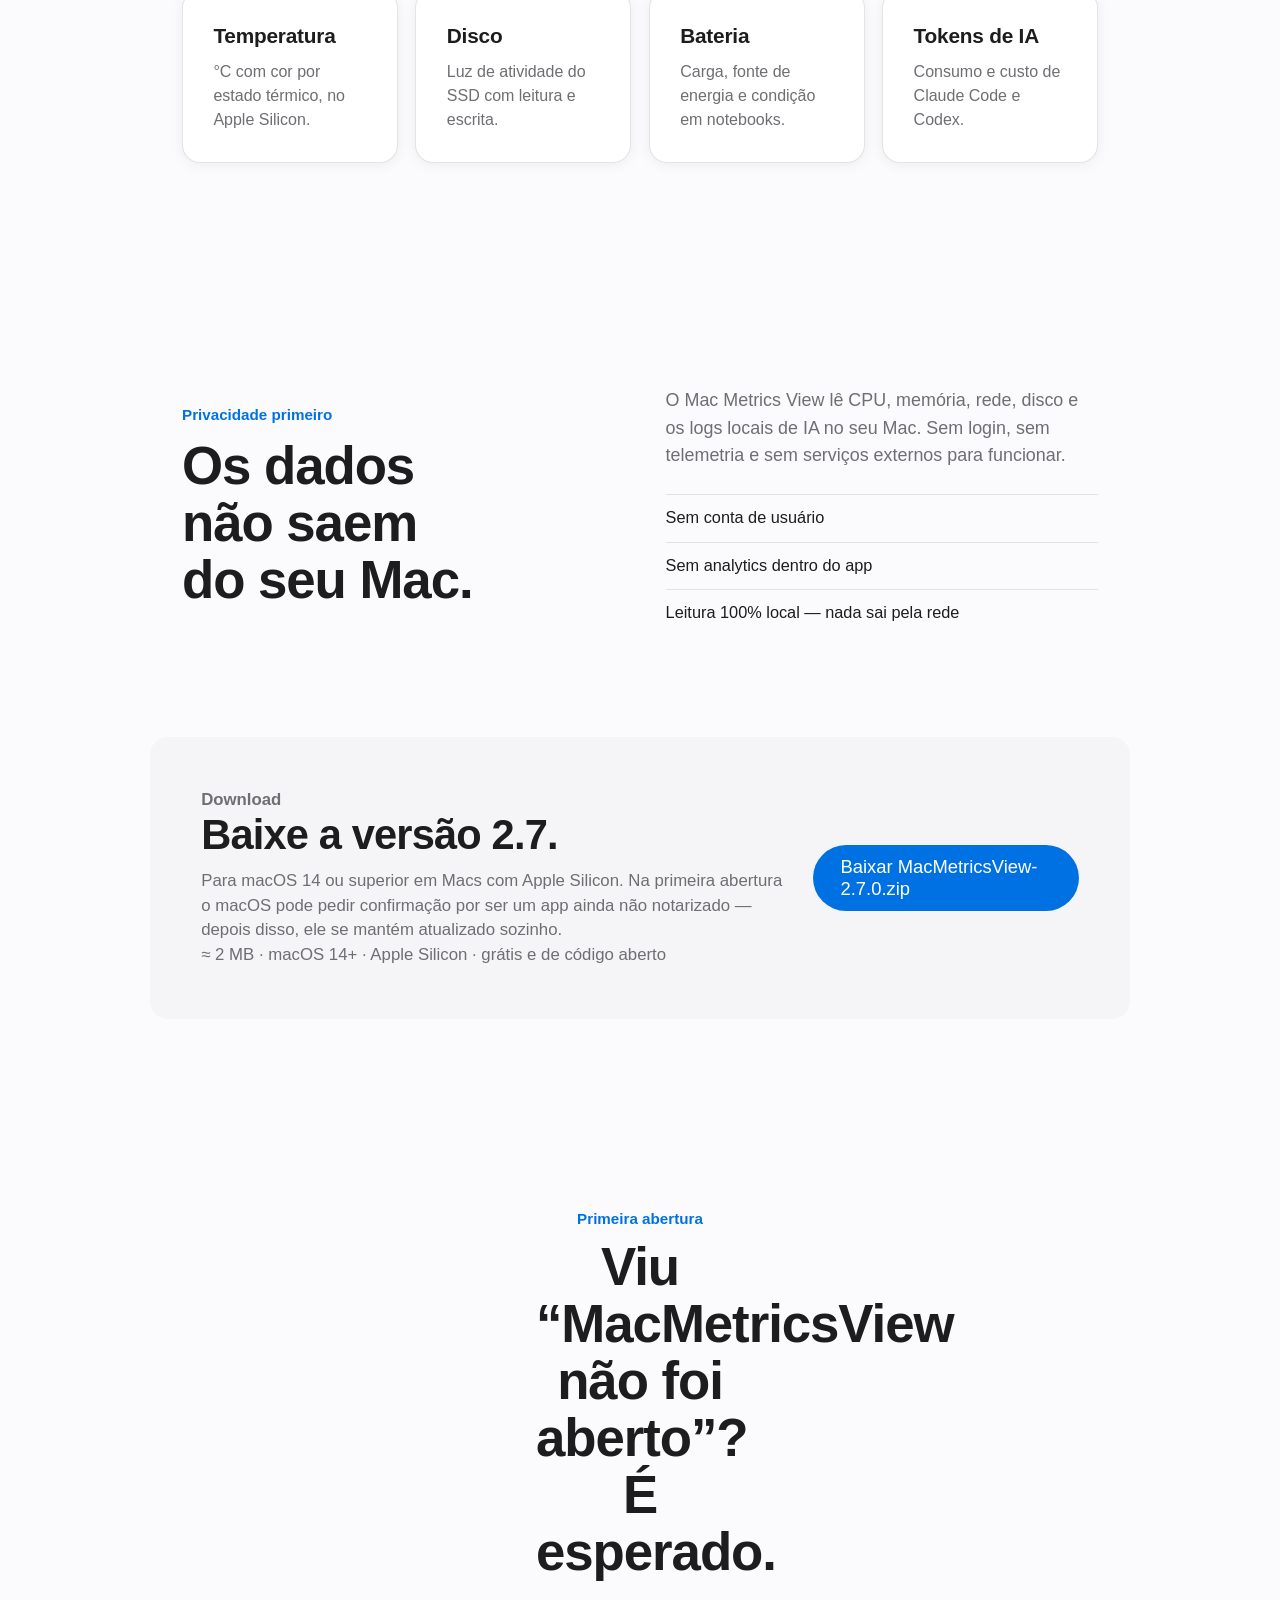
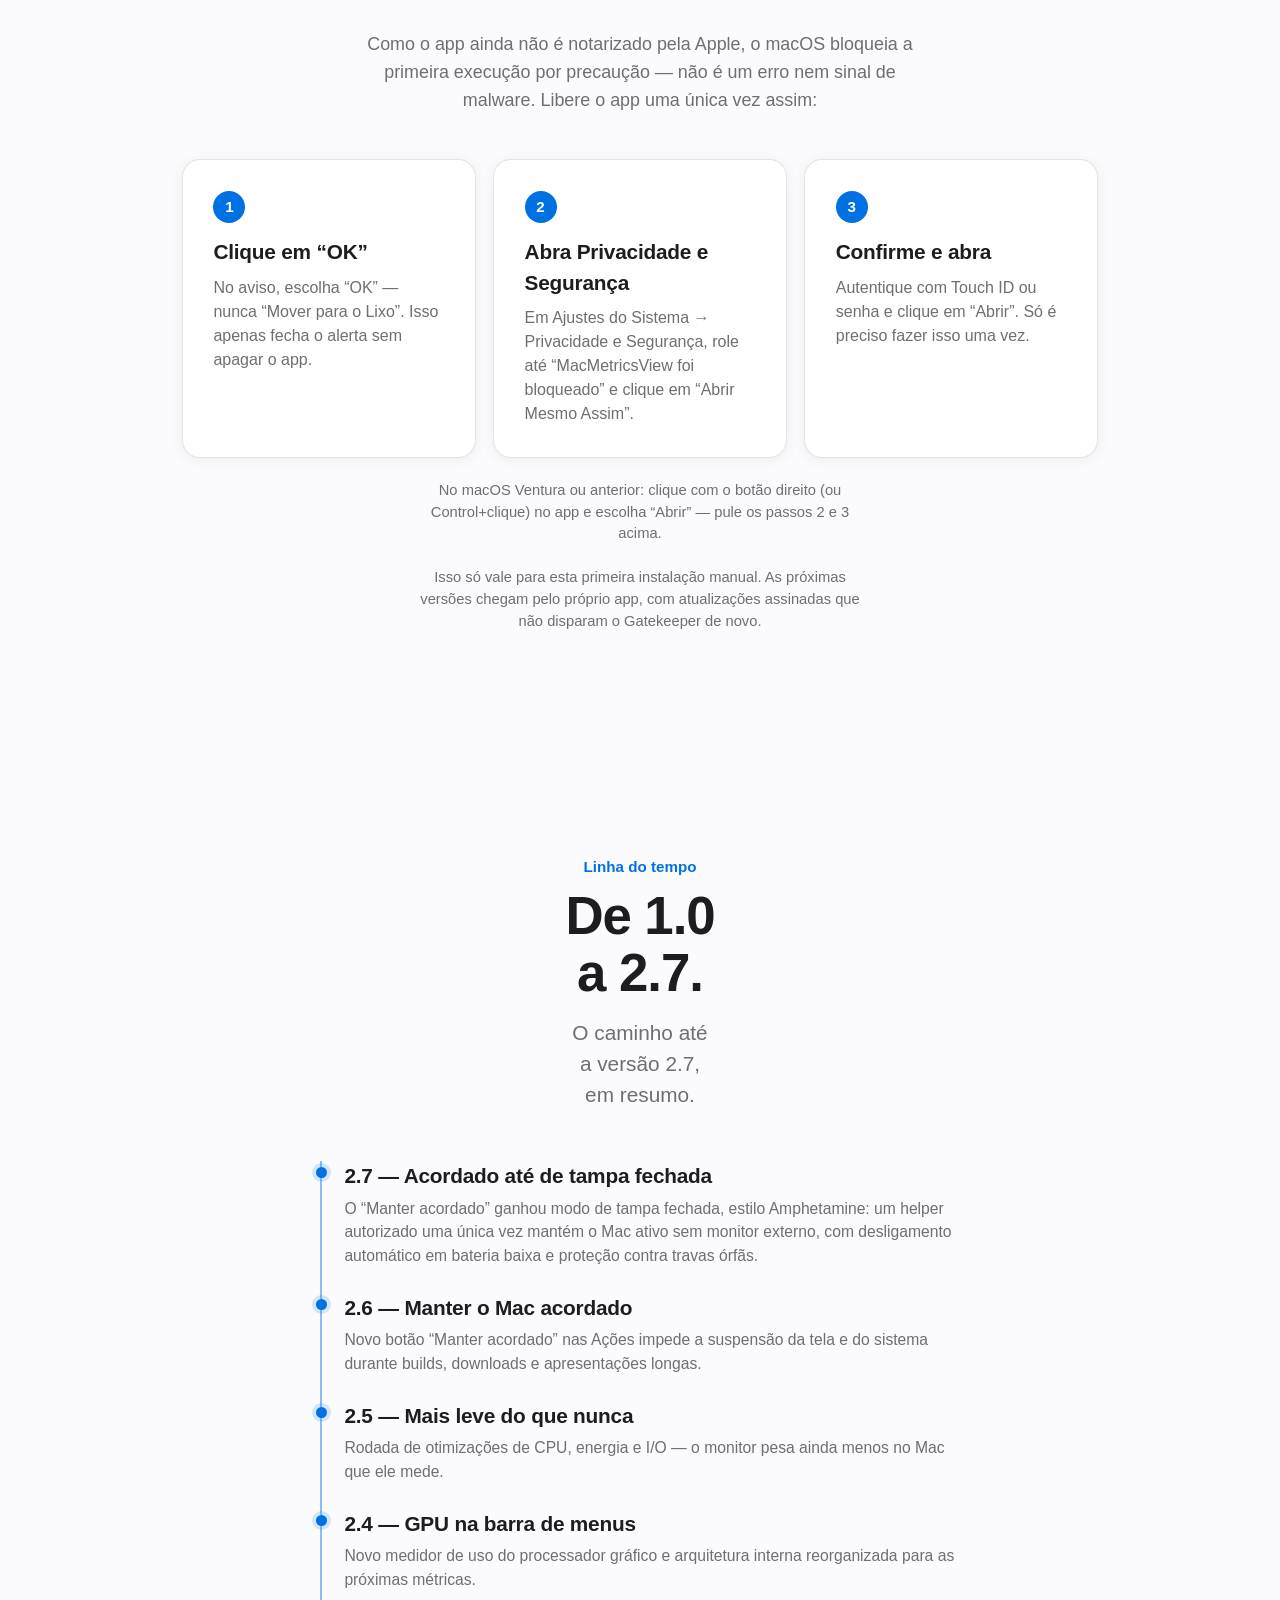
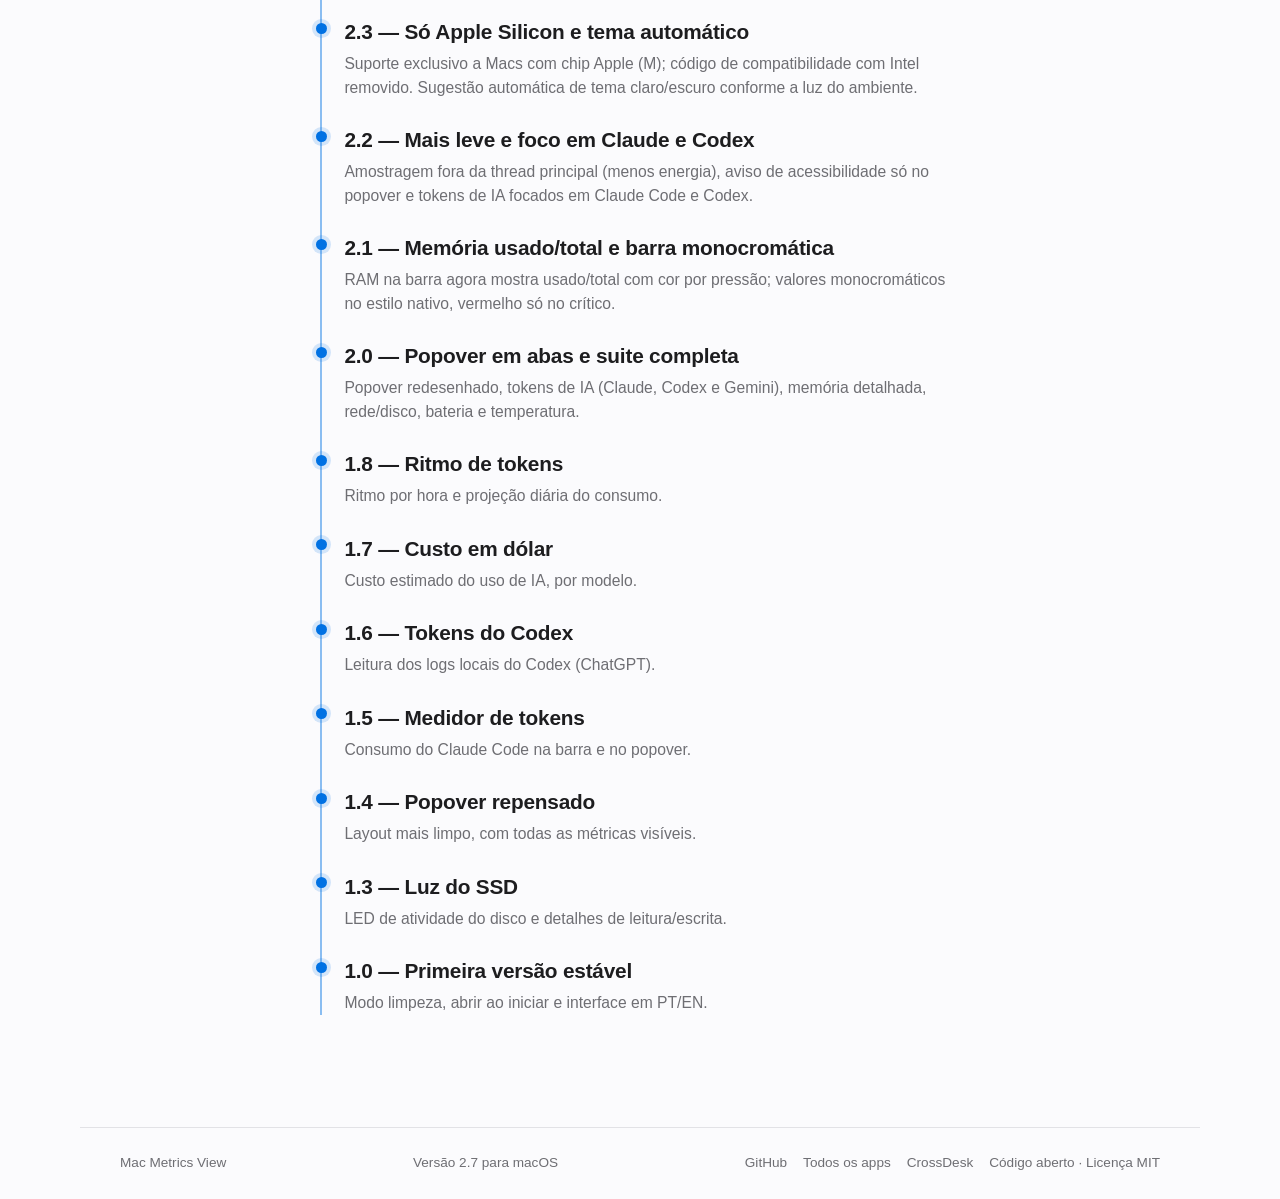
==== commit 5e6c544e: "chore(site): bump JSON-LD dateModified for v2.7.0 Co-Authored-By: Claude Fable 5 <noreply@anthropic." ====
--- a/docs/index.html
+++ b/docs/index.html
@@ -54,7 +54,7 @@
       "url": "https://patrickonofre.github.io/mac-metrics-view/",
       "softwareVersion": "2.7.0",
       "datePublished": "2026-05-26",
-      "dateModified": "2026-07-03",
+      "dateModified": "2026-07-19",
       "fileSize": "2MB",
       "image": "https://patrickonofre.github.io/mac-metrics-view/assets/popover-cpu-light.png",
       "screenshot": "https://patrickonofre.github.io/mac-metrics-view/assets/popover-cpu-light.png",
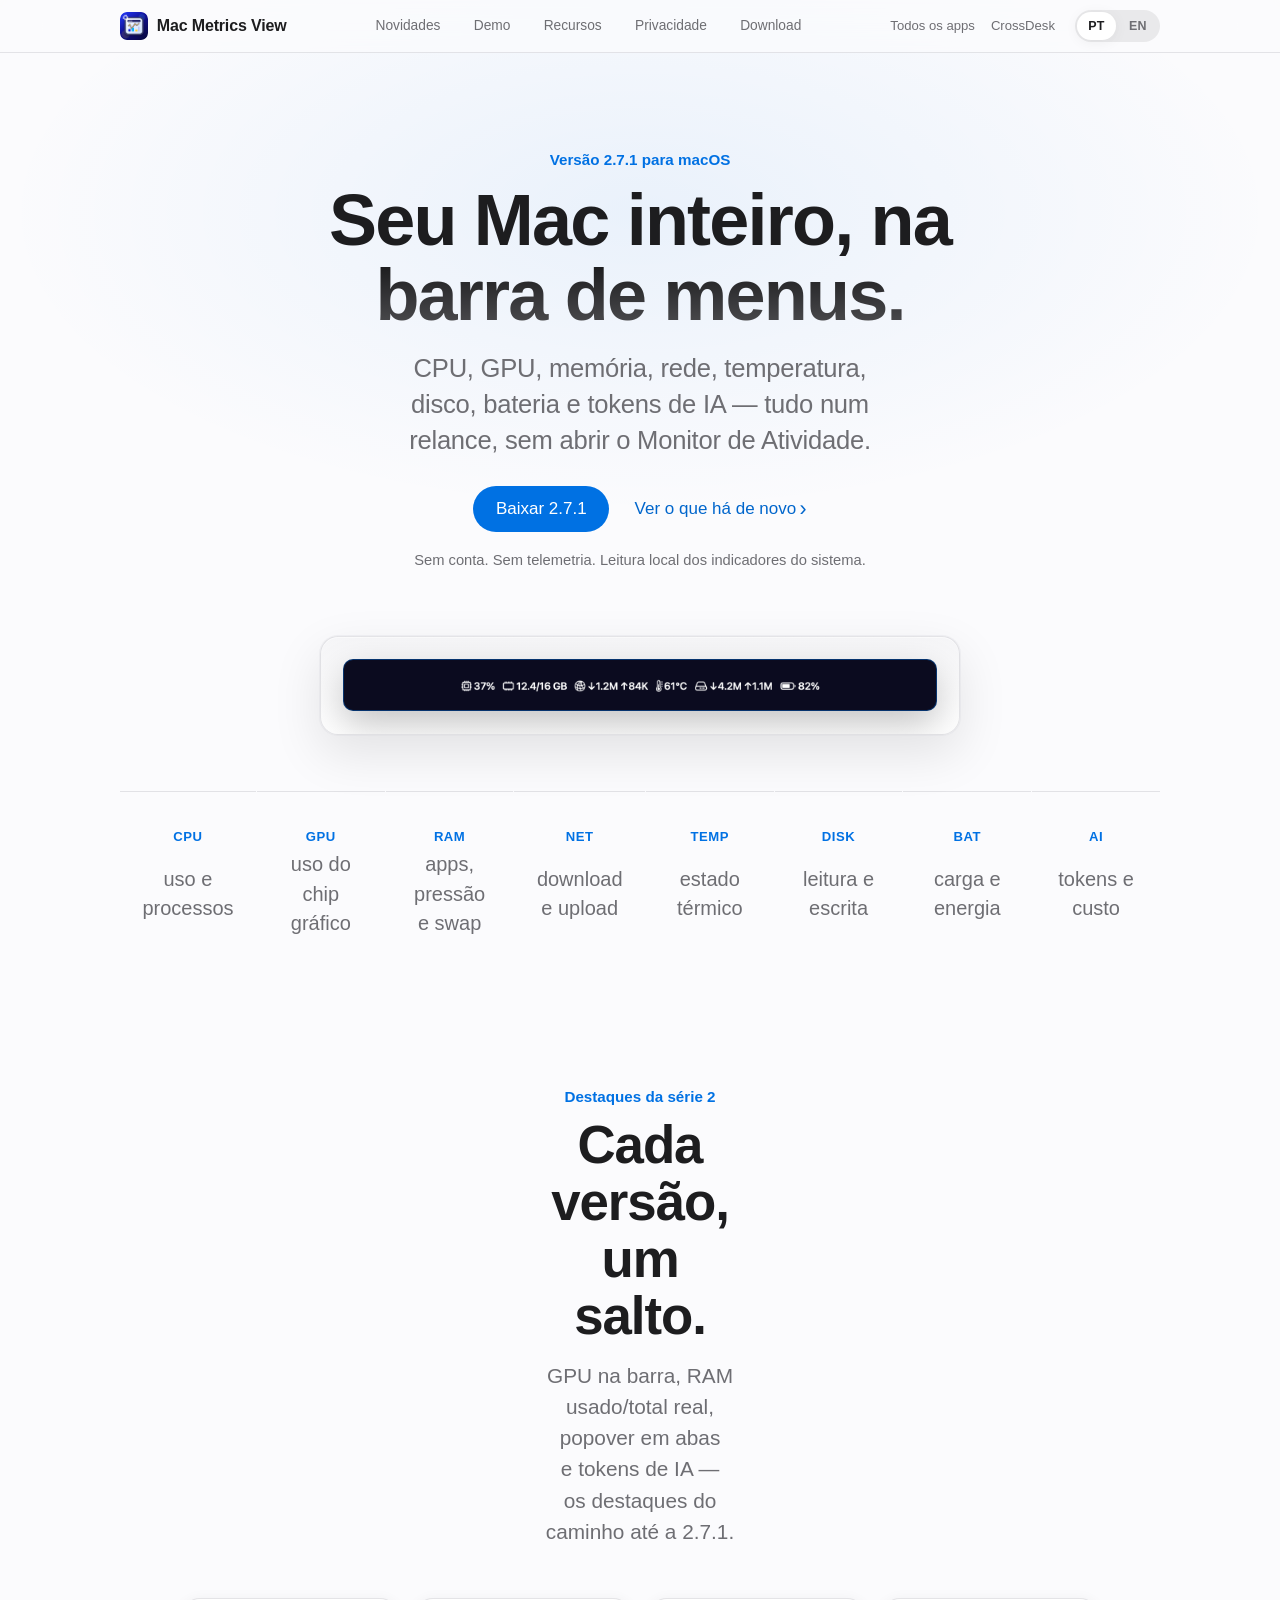
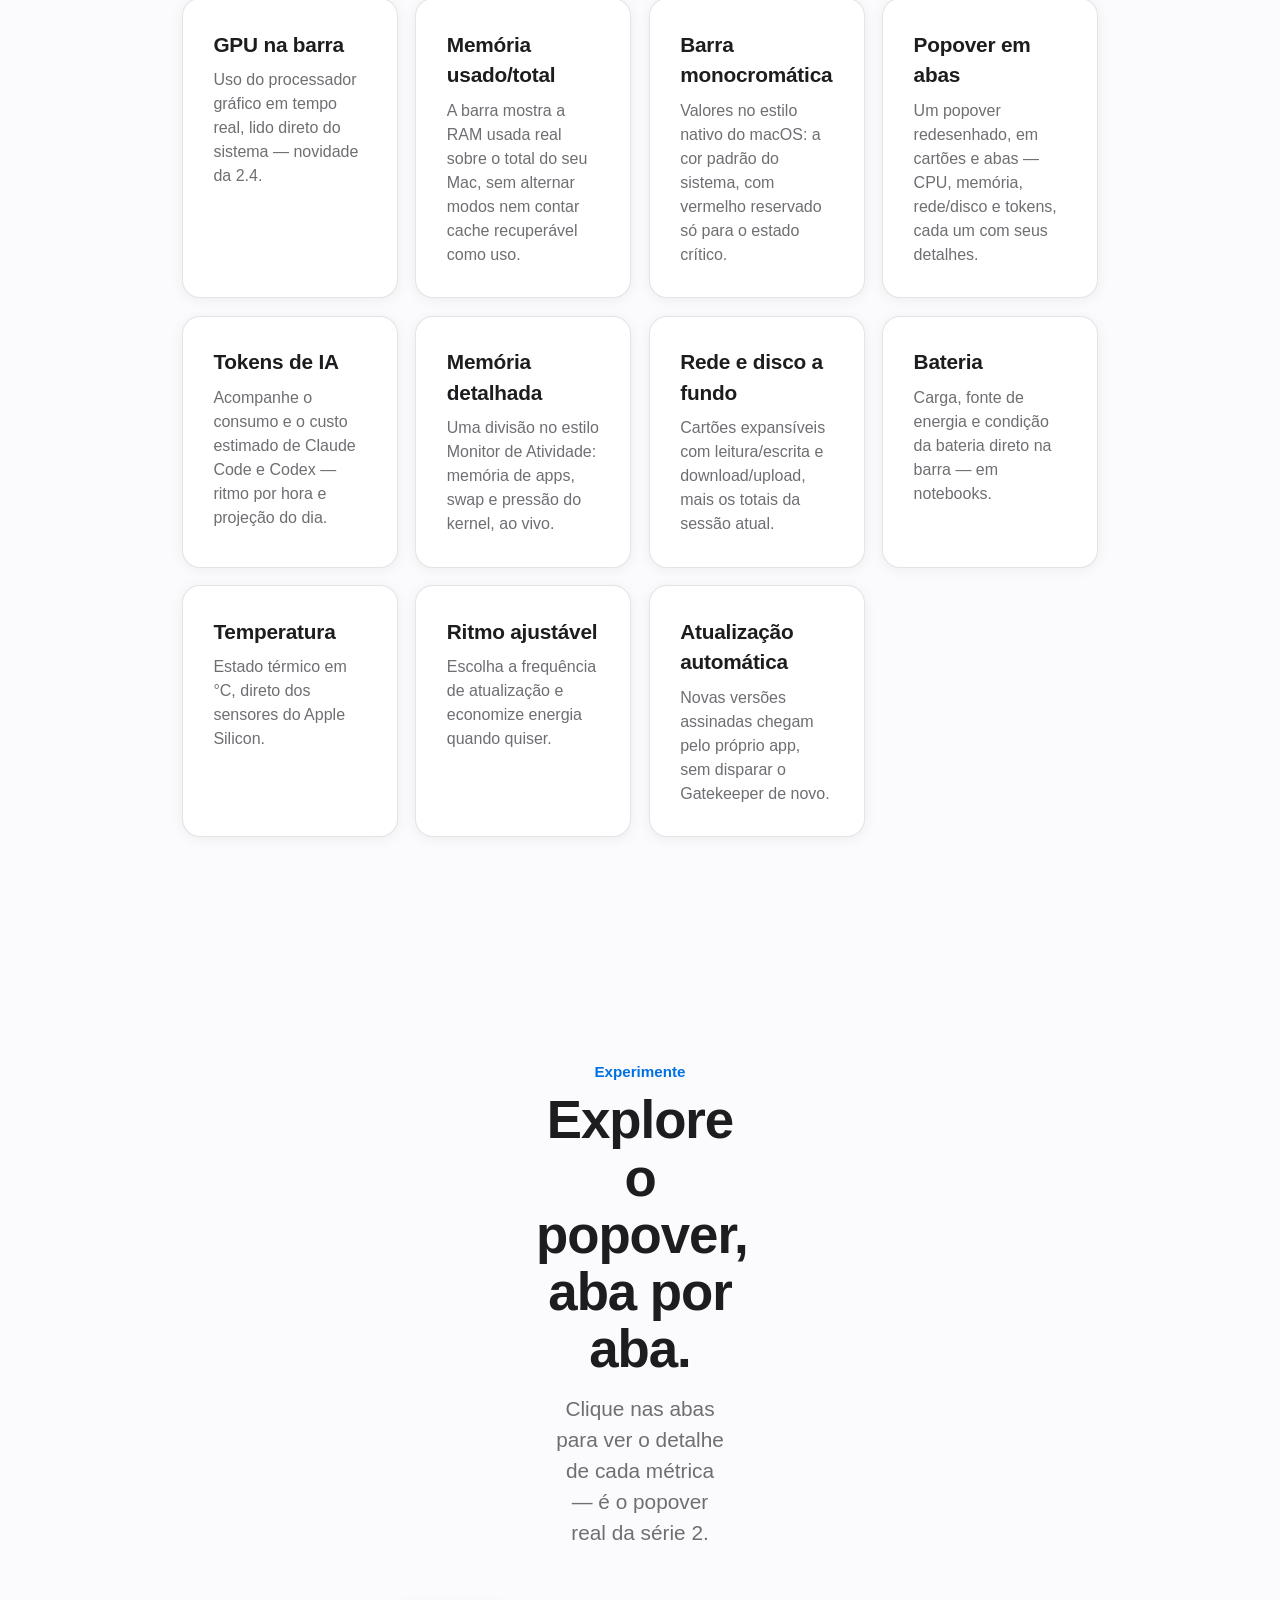
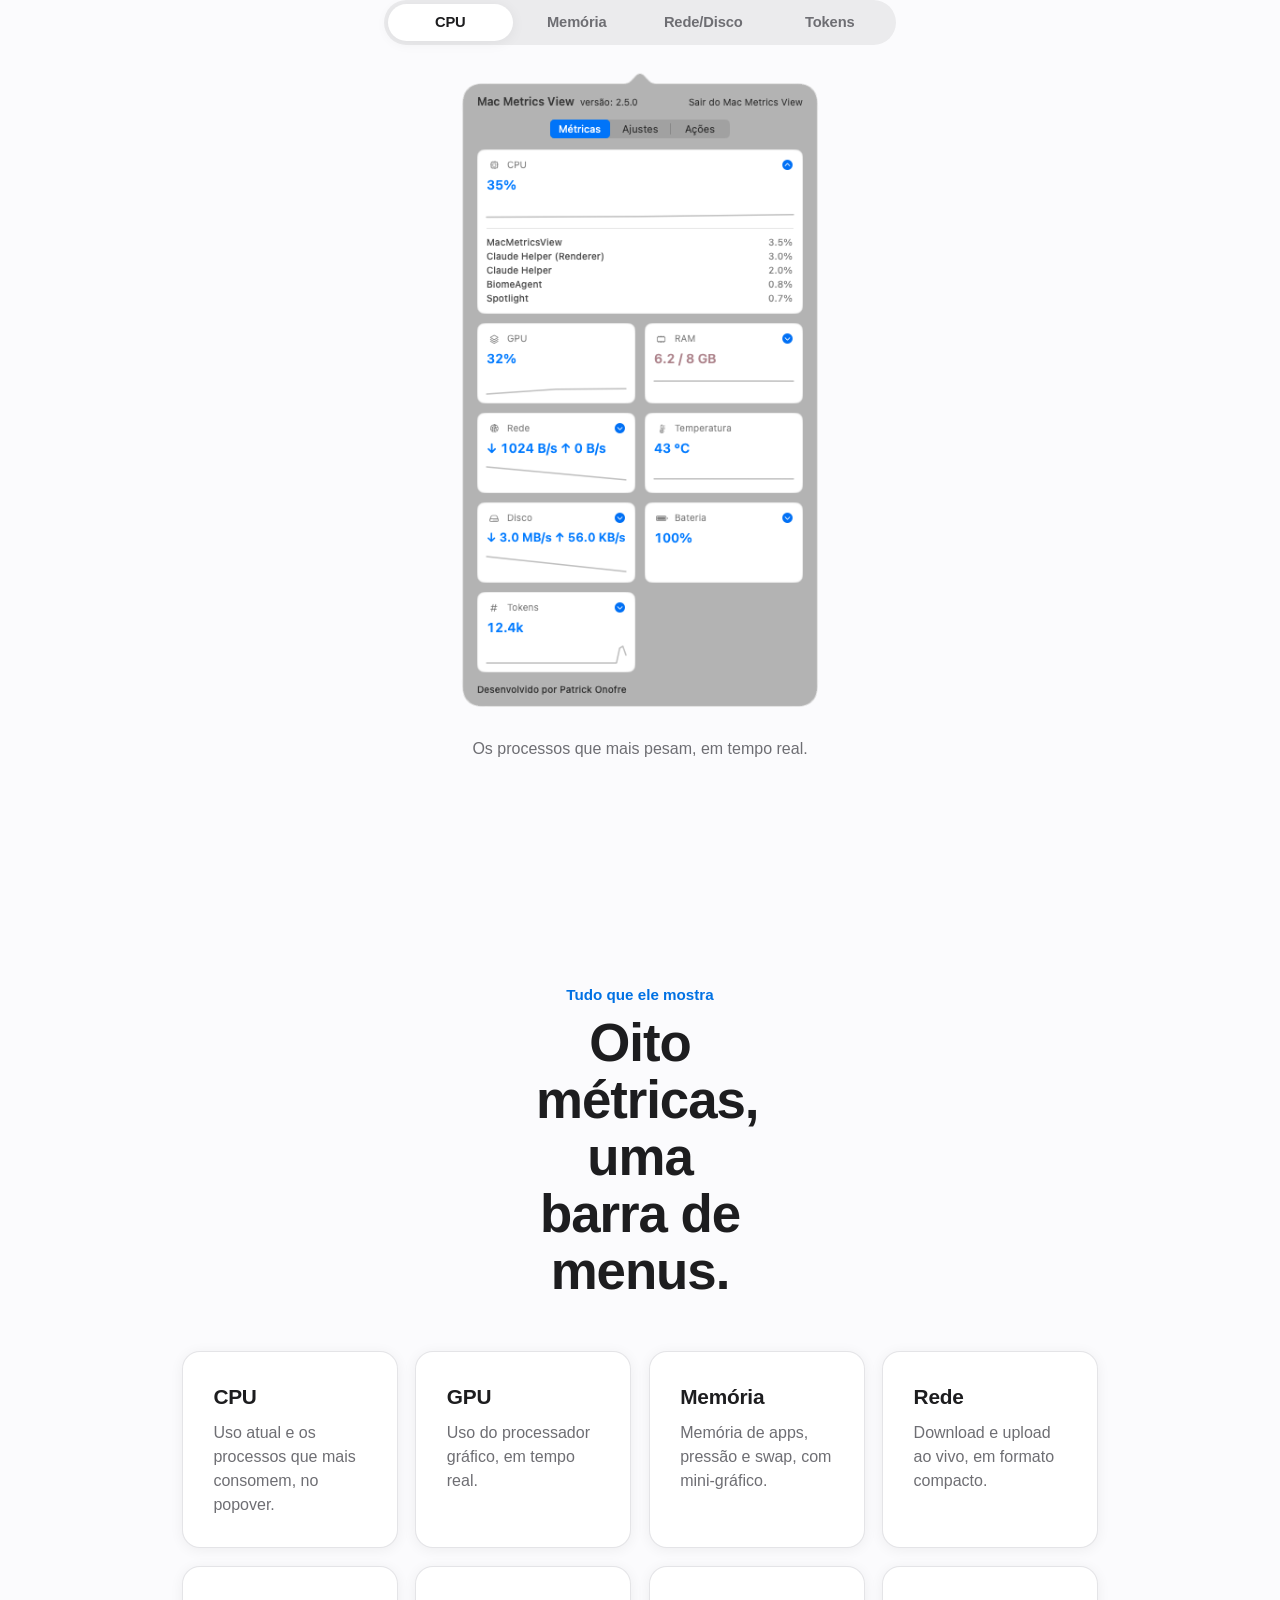
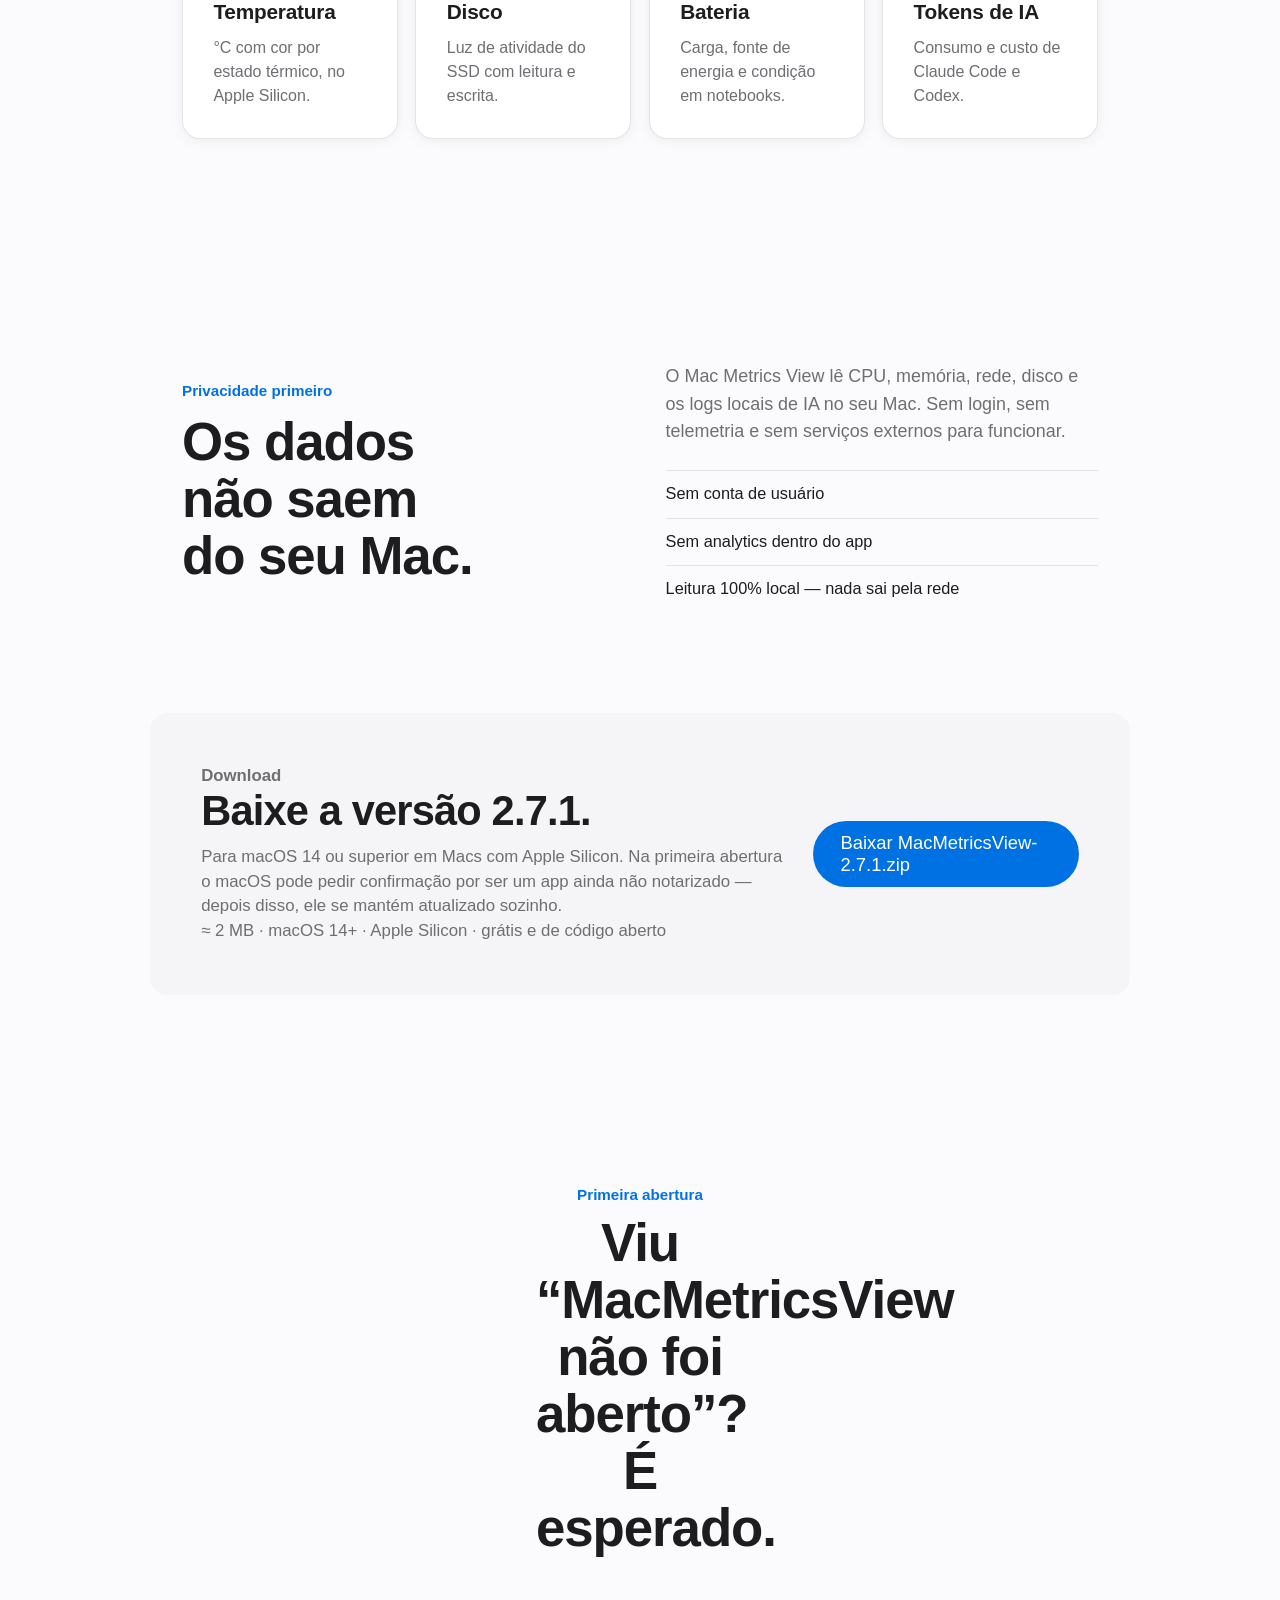
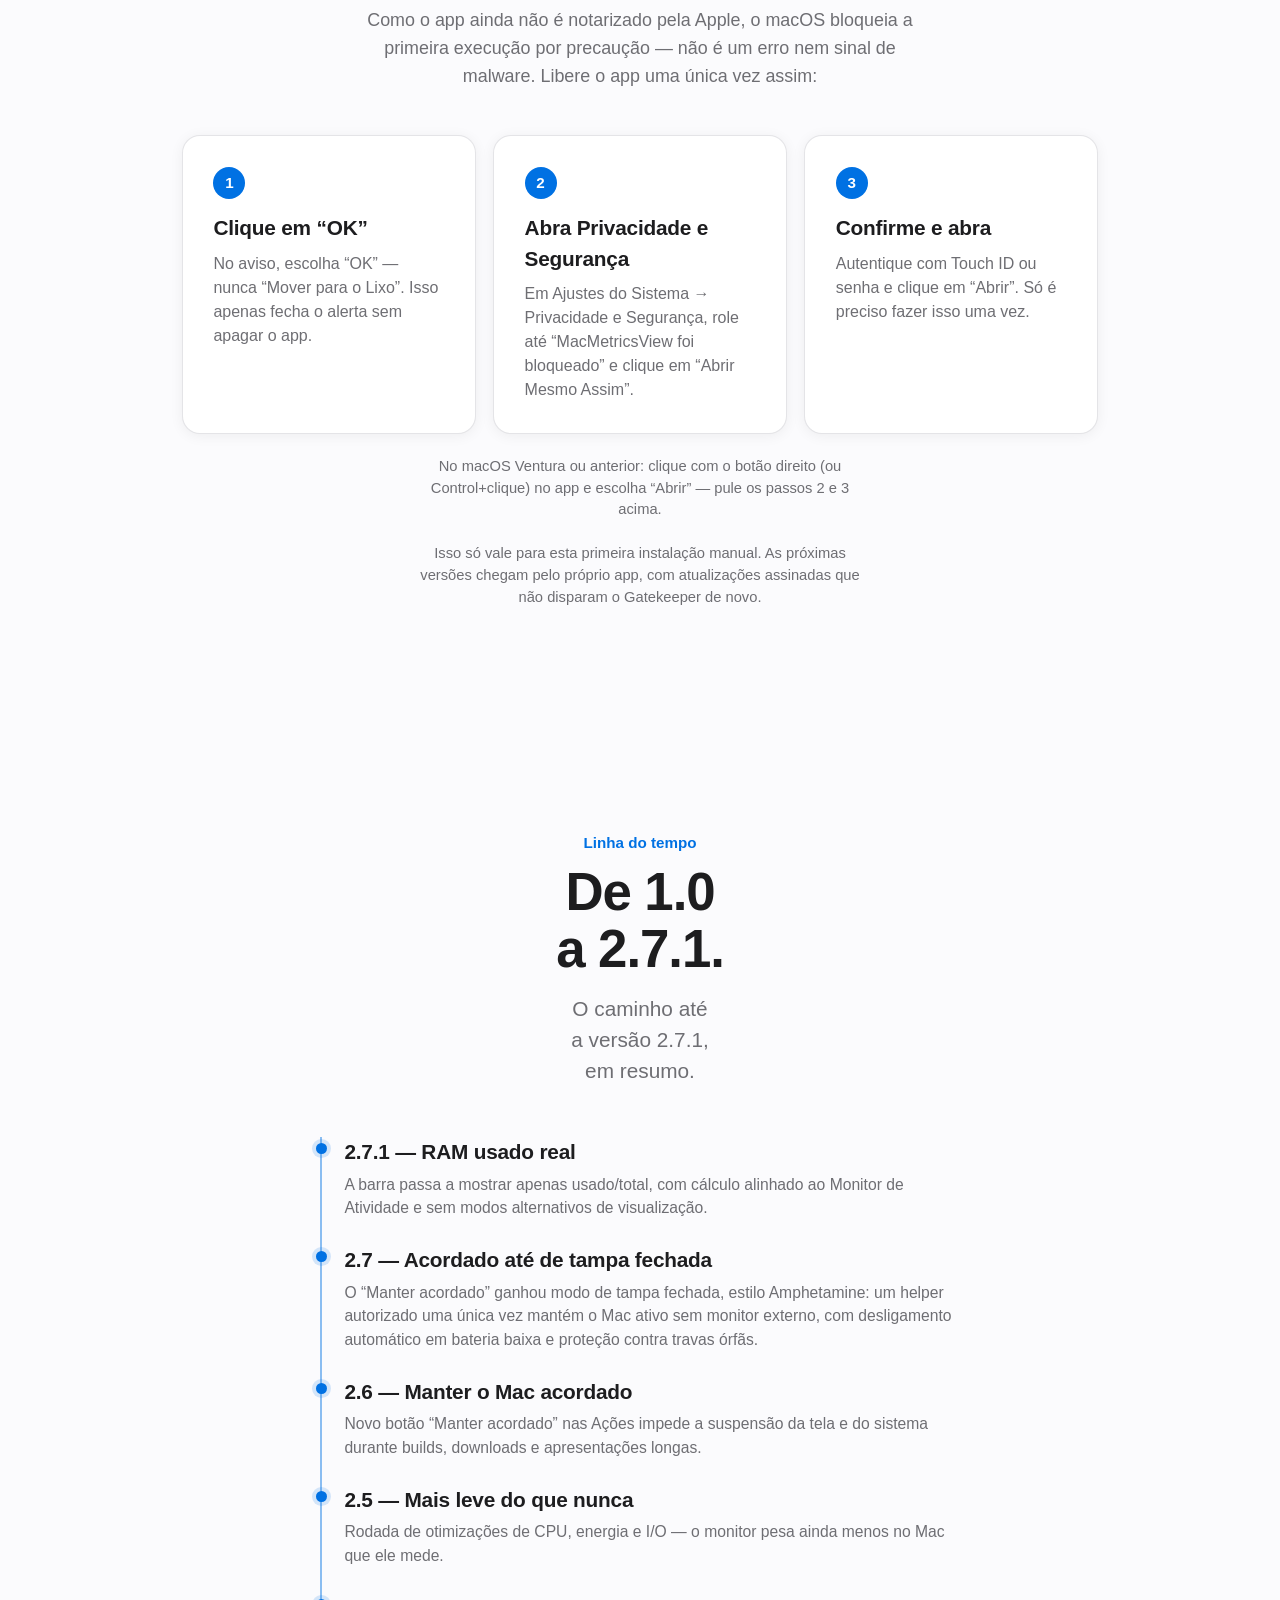
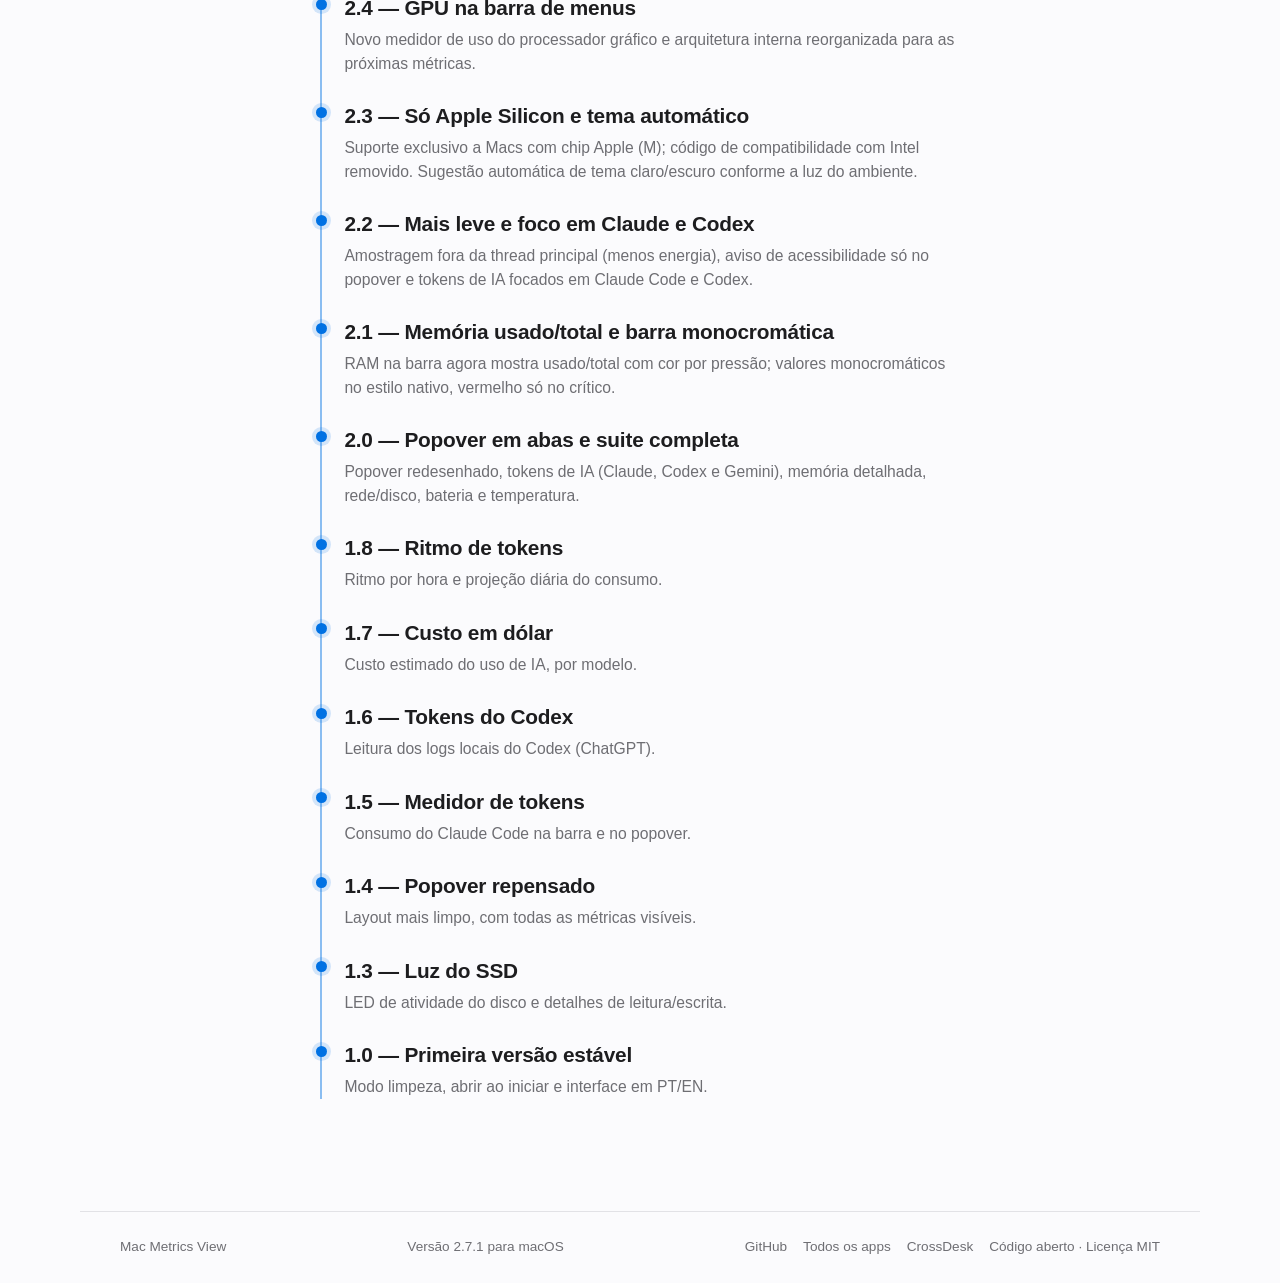
==== commit ba6848e4: "chore(release): publish 2.7.1" ====
--- a/docs/index.html
+++ b/docs/index.html
@@ -21,7 +21,7 @@
     <meta property="og:type" content="website">
     <meta property="og:site_name" content="Mac Metrics View">
     <meta property="og:url" content="https://patrickonofre.github.io/mac-metrics-view/">
-    <meta property="og:title" content="Mac Metrics View 2.7 — métricas do Mac na barra de menus">
+    <meta property="og:title" content="Mac Metrics View 2.7.1 — métricas do Mac na barra de menus">
     <meta property="og:description" content="CPU, GPU, RAM, rede, temperatura, disco, bateria e tokens de IA direto na barra de menus do macOS. Nativo, local e sem telemetria.">
     <meta property="og:image" content="https://patrickonofre.github.io/mac-metrics-view/assets/og-cover.png">
     <meta property="og:image:alt" content="Mac Metrics View — monitor de CPU, GPU, RAM, rede, temperatura, disco, bateria e tokens de IA na barra de menus do macOS">
@@ -32,7 +32,7 @@
 
     <!-- Twitter -->
     <meta name="twitter:card" content="summary_large_image">
-    <meta name="twitter:title" content="Mac Metrics View 2.7 — métricas do Mac na barra de menus">
+    <meta name="twitter:title" content="Mac Metrics View 2.7.1 — métricas do Mac na barra de menus">
     <meta name="twitter:description" content="CPU, GPU, RAM, rede, temperatura, disco, bateria e tokens de IA direto na barra de menus do macOS. Nativo, local e sem telemetria.">
     <meta name="twitter:image" content="https://patrickonofre.github.io/mac-metrics-view/assets/og-cover.png">
 
@@ -52,14 +52,14 @@
       "processorRequirements": "Apple Silicon (M1 or later)",
       "description": "App nativo para macOS que mostra CPU, GPU, memória, rede, temperatura, disco, bateria e tokens de IA (Claude Code e Codex) direto na barra de menus. Leitura local, sem conta e sem telemetria.",
       "url": "https://patrickonofre.github.io/mac-metrics-view/",
-      "softwareVersion": "2.7.0",
+      "softwareVersion": "2.7.1",
       "datePublished": "2026-05-26",
-      "dateModified": "2026-07-19",
+      "dateModified": "2026-08-27",
       "fileSize": "2MB",
       "image": "https://patrickonofre.github.io/mac-metrics-view/assets/popover-cpu-light.png",
       "screenshot": "https://patrickonofre.github.io/mac-metrics-view/assets/popover-cpu-light.png",
       "inLanguage": ["pt-BR", "en"],
-      "downloadUrl": "https://patrickonofre.github.io/mac-metrics-view/downloads/MacMetricsView-2.7.0.zip",
+      "downloadUrl": "https://patrickonofre.github.io/mac-metrics-view/downloads/MacMetricsView-2.7.1.zip",
       "installUrl": "https://patrickonofre.github.io/mac-metrics-view/#download",
       "releaseNotes": "https://patrickonofre.github.io/mac-metrics-view/#timeline",
       "sameAs": "https://github.com/patrickonofre/mac-metrics-view",
@@ -154,13 +154,13 @@
 
     <main id="top">
       <section class="hero">
-        <p class="eyebrow" data-i18n="hero.eyebrow">Versão 2.7 para macOS</p>
+        <p class="eyebrow" data-i18n="hero.eyebrow">Versão 2.7.1 para macOS</p>
         <h1 data-i18n="hero.title">Seu Mac inteiro, na barra de menus.</h1>
         <p class="lede" data-i18n="hero.lede">
           CPU, GPU, memória, rede, temperatura, disco, bateria e tokens de IA — tudo num relance, sem abrir o Monitor de Atividade.
         </p>
         <div class="actions" aria-label="Acoes principais">
-          <a class="button primary" href="downloads/MacMetricsView-2.7.0.zip" download data-i18n="hero.cta">Baixar 2.7</a>
+          <a class="button primary" href="downloads/MacMetricsView-2.7.1.zip" download data-i18n="hero.cta">Baixar 2.7.1</a>
           <a class="link-cta" href="#whatsnew"><span data-i18n="hero.secondary">Ver o que há de novo</span> <span aria-hidden="true">&rsaquo;</span></a>
         </div>
         <p class="note" data-i18n="hero.note">Sem conta. Sem telemetria. Leitura local dos indicadores do sistema.</p>
@@ -187,7 +187,7 @@
         <div class="section-heading">
           <p class="eyebrow" data-i18n="highlights.eyebrow">Destaques da série 2</p>
           <h2 data-i18n="highlights.title">Cada versão, um salto.</h2>
-          <p class="section-lede" data-i18n="highlights.lede">GPU na barra, memória usado/total, popover em abas e tokens de IA — os destaques do caminho até a 2.7.</p>
+          <p class="section-lede" data-i18n="highlights.lede">GPU na barra, RAM usado/total real, popover em abas e tokens de IA — os destaques do caminho até a 2.7.1.</p>
         </div>
         <div class="highlight-grid">
           <article class="card"><h3 data-i18n="highlights.gpuTitle">GPU na barra</h3><p data-i18n="highlights.gpuBody"></p></article>
@@ -290,13 +290,13 @@
       <section class="download-panel reveal-init" id="download">
         <div>
           <p class="eyebrow" data-i18n="download.eyebrow">Download</p>
-          <h2 data-i18n="download.title">Baixe a versão 2.7.</h2>
+          <h2 data-i18n="download.title">Baixe a versão 2.7.1.</h2>
           <p data-i18n="download.body">
             Para macOS 14 ou superior em Macs com Apple Silicon. Na primeira abertura o macOS pode pedir confirmação por ser um app ainda não notarizado — depois disso, ele se mantém atualizado sozinho.
           </p>
           <p class="download-meta" data-i18n="download.meta">≈ 2 MB · macOS 14+ · Apple Silicon · grátis e de código aberto</p>
         </div>
-        <a class="button primary large" href="downloads/MacMetricsView-2.7.0.zip" download data-i18n="download.cta">Baixar MacMetricsView-2.7.0.zip</a>
+        <a class="button primary large" href="downloads/MacMetricsView-2.7.1.zip" download data-i18n="download.cta">Baixar MacMetricsView-2.7.1.zip</a>
       </section>
 
       <section class="section reveal-init" id="firstrun">
@@ -335,10 +335,11 @@
       <section class="section reveal-init" id="timeline">
         <div class="section-heading">
           <p class="eyebrow" data-i18n="timeline.eyebrow">Linha do tempo</p>
-          <h2 data-i18n="timeline.title">De 1.0 a 2.7.</h2>
-          <p class="section-lede" data-i18n="timeline.lede">O caminho até a versão 2.7, em resumo.</p>
+          <h2 data-i18n="timeline.title">De 1.0 a 2.7.1.</h2>
+          <p class="section-lede" data-i18n="timeline.lede">O caminho até a versão 2.7.1, em resumo.</p>
         </div>
         <ol class="timeline">
+          <li class="timeline-item"><h3 data-i18n="timeline.v271Title">2.7.1 — RAM usado real</h3><p data-i18n="timeline.v271Body"></p></li>
           <li class="timeline-item"><h3 data-i18n="timeline.v27Title">2.7 — Acordado até de tampa fechada</h3><p data-i18n="timeline.v27Body"></p></li>
           <li class="timeline-item"><h3 data-i18n="timeline.v26Title">2.6 — Manter o Mac acordado</h3><p data-i18n="timeline.v26Body"></p></li>
           <li class="timeline-item"><h3 data-i18n="timeline.v25Title">2.5 — Mais leve do que nunca</h3><p data-i18n="timeline.v25Body"></p></li>
@@ -361,7 +362,7 @@
 
     <footer class="footer">
       <span>Mac Metrics View</span>
-      <span data-i18n="footer.tagline">Versão 2.7 para macOS</span>
+      <span data-i18n="footer.tagline">Versão 2.7.1 para macOS</span>
       <span class="footer-links">
         <a href="https://github.com/patrickonofre/mac-metrics-view" data-i18n="footer.github">GitHub</a>
         <a href="https://patrickonofre.github.io/" data-i18n="nav.hub">Todos os apps</a>
@@ -372,8 +373,8 @@
 
     <!-- Sticky download CTA — persistent on scroll, hidden near the hero/download
          panel by popover-demo.js so it never doubles up the primary action. -->
-    <a class="sticky-cta" href="downloads/MacMetricsView-2.7.0.zip" download data-sticky-cta>
-      <span class="sticky-cta-label" data-i18n="sticky.label">Mac Metrics View 2.7</span>
+    <a class="sticky-cta" href="downloads/MacMetricsView-2.7.1.zip" download data-sticky-cta>
+      <span class="sticky-cta-label" data-i18n="sticky.label">Mac Metrics View 2.7.1</span>
       <span class="sticky-cta-button" data-i18n="sticky.cta">Baixar</span>
     </a>
   </body>
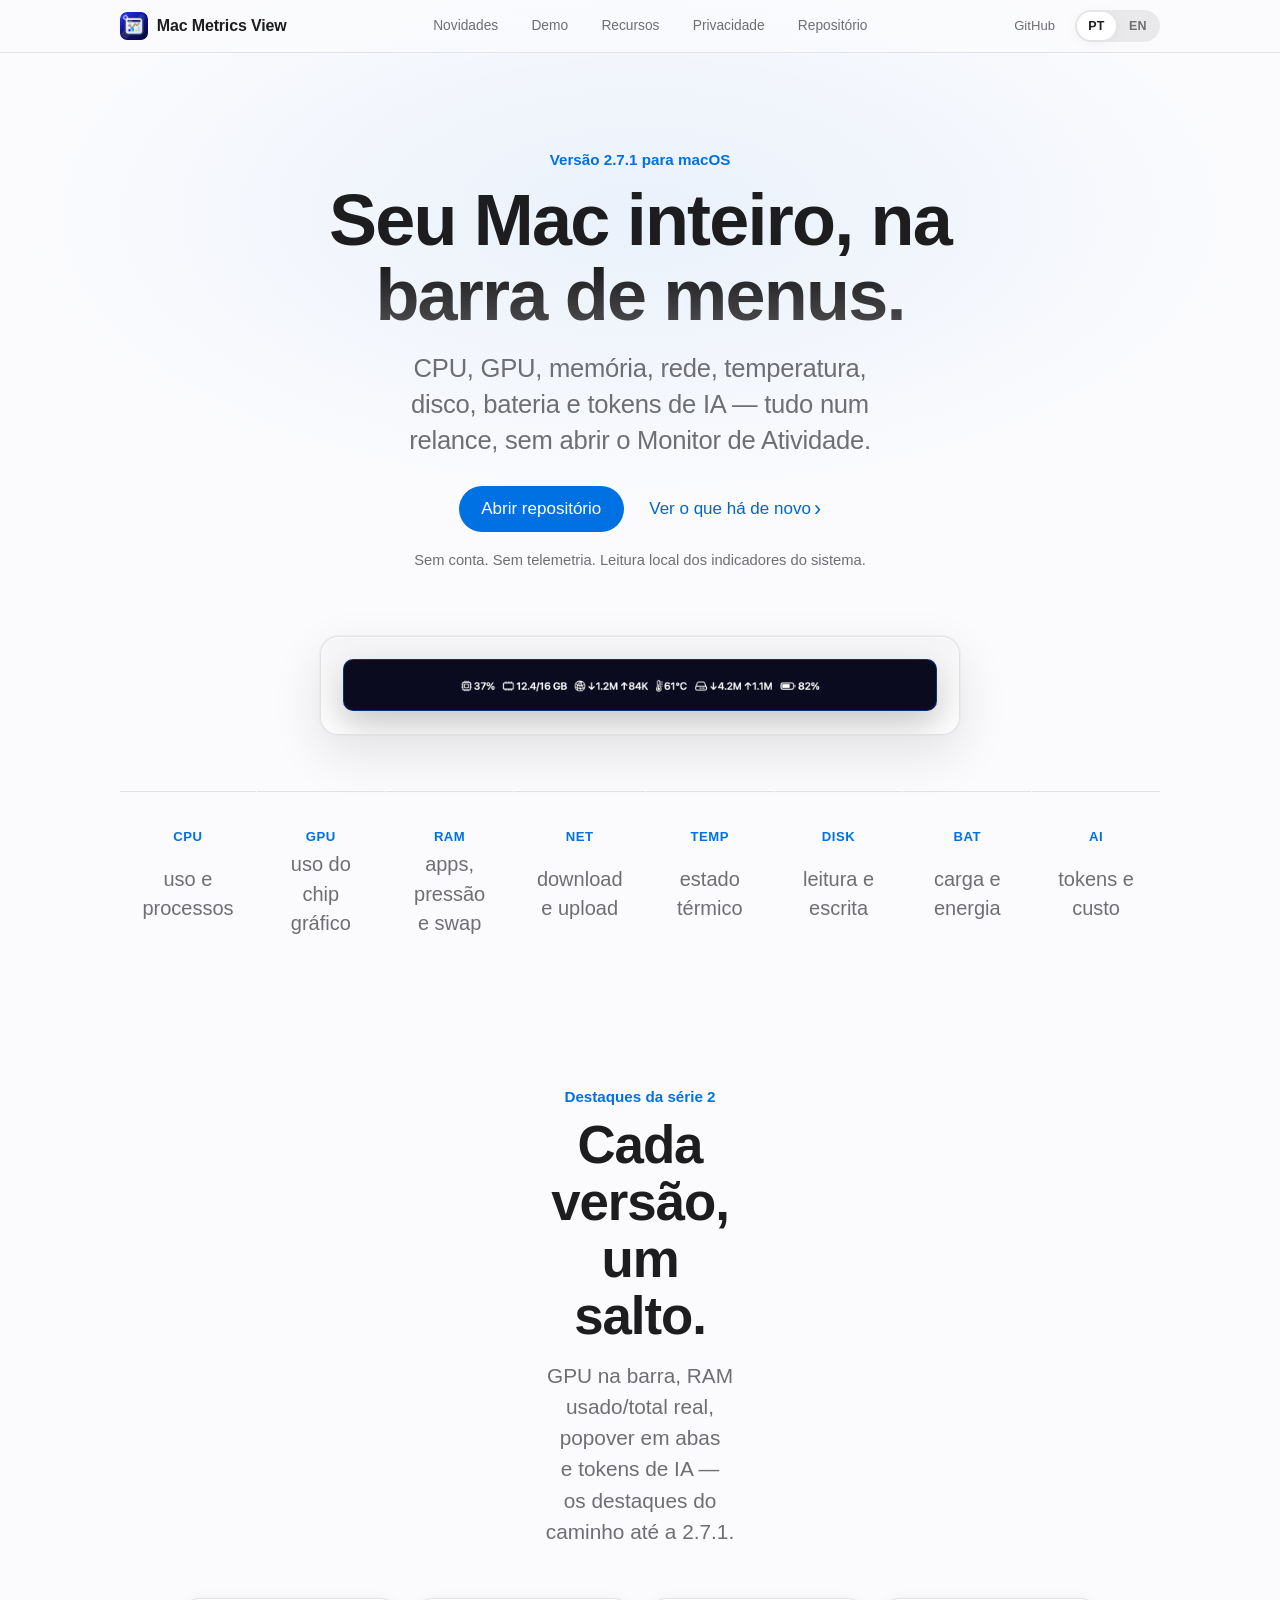
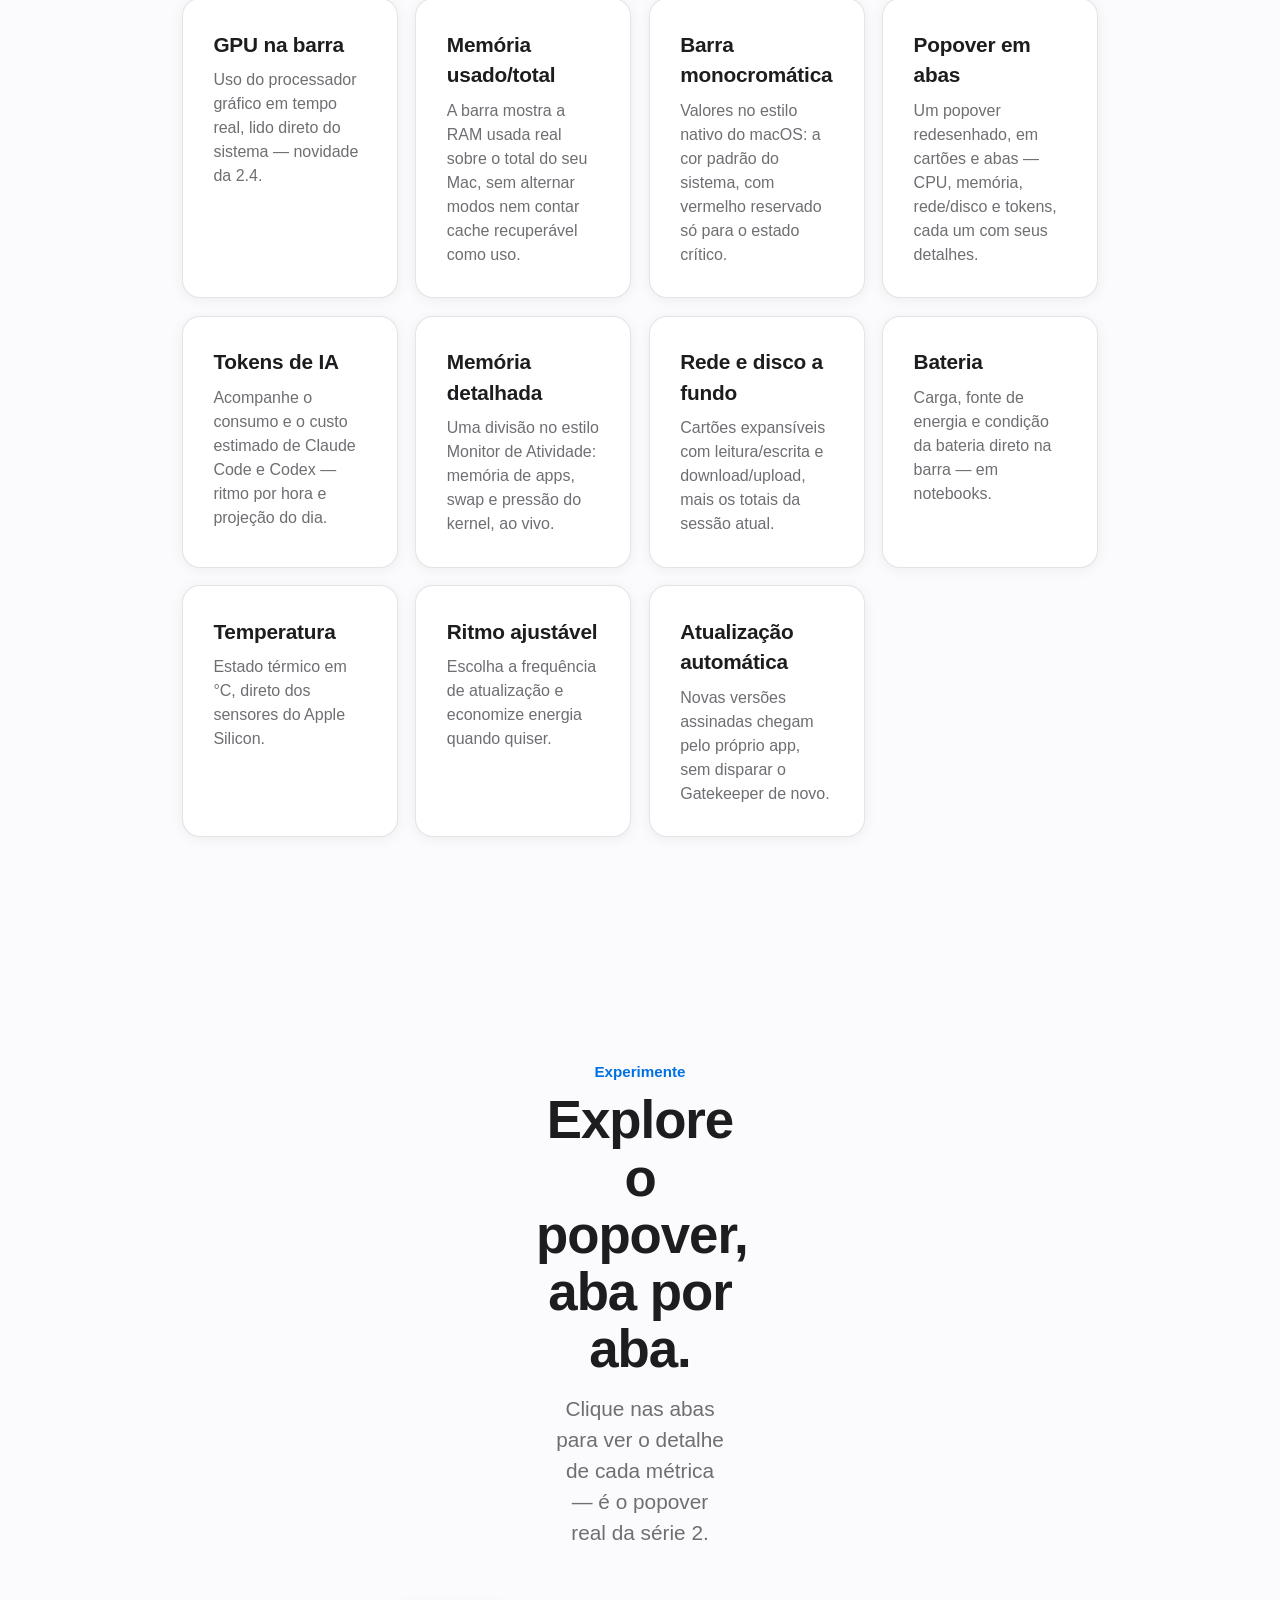
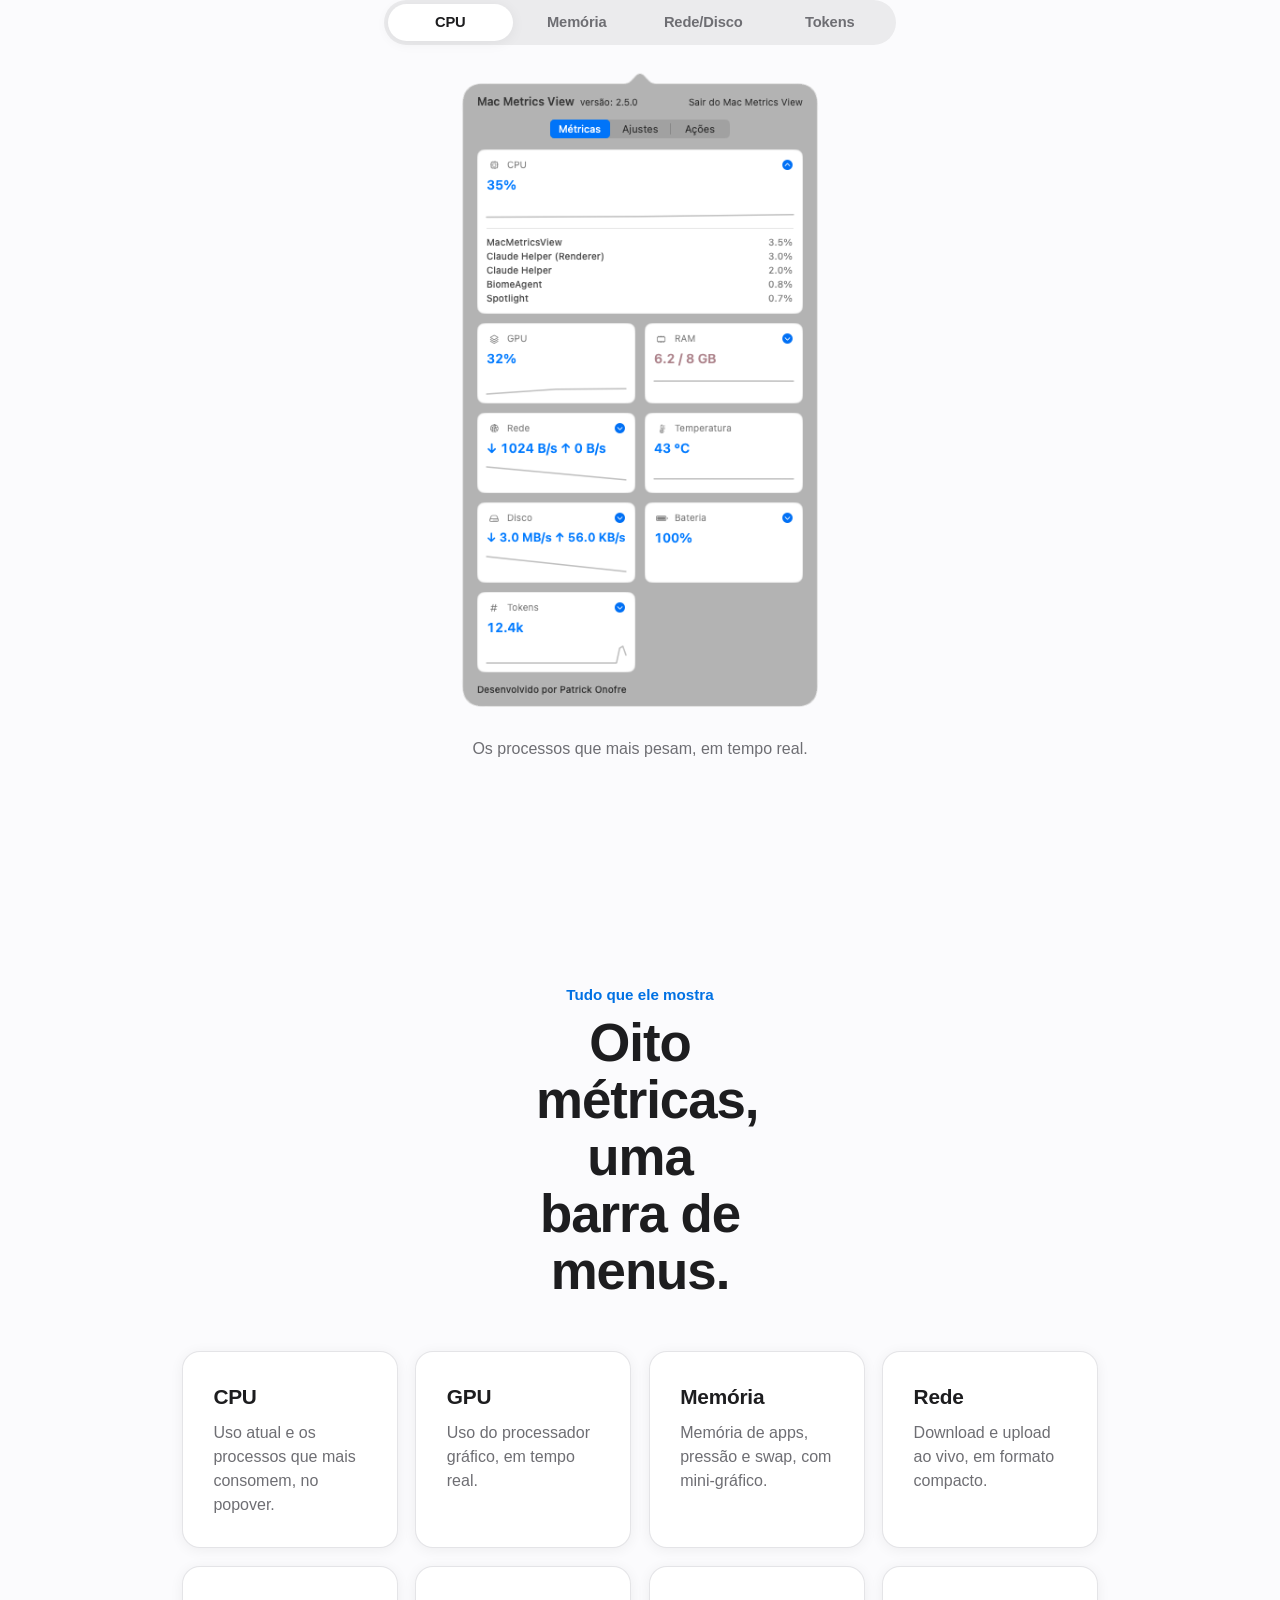
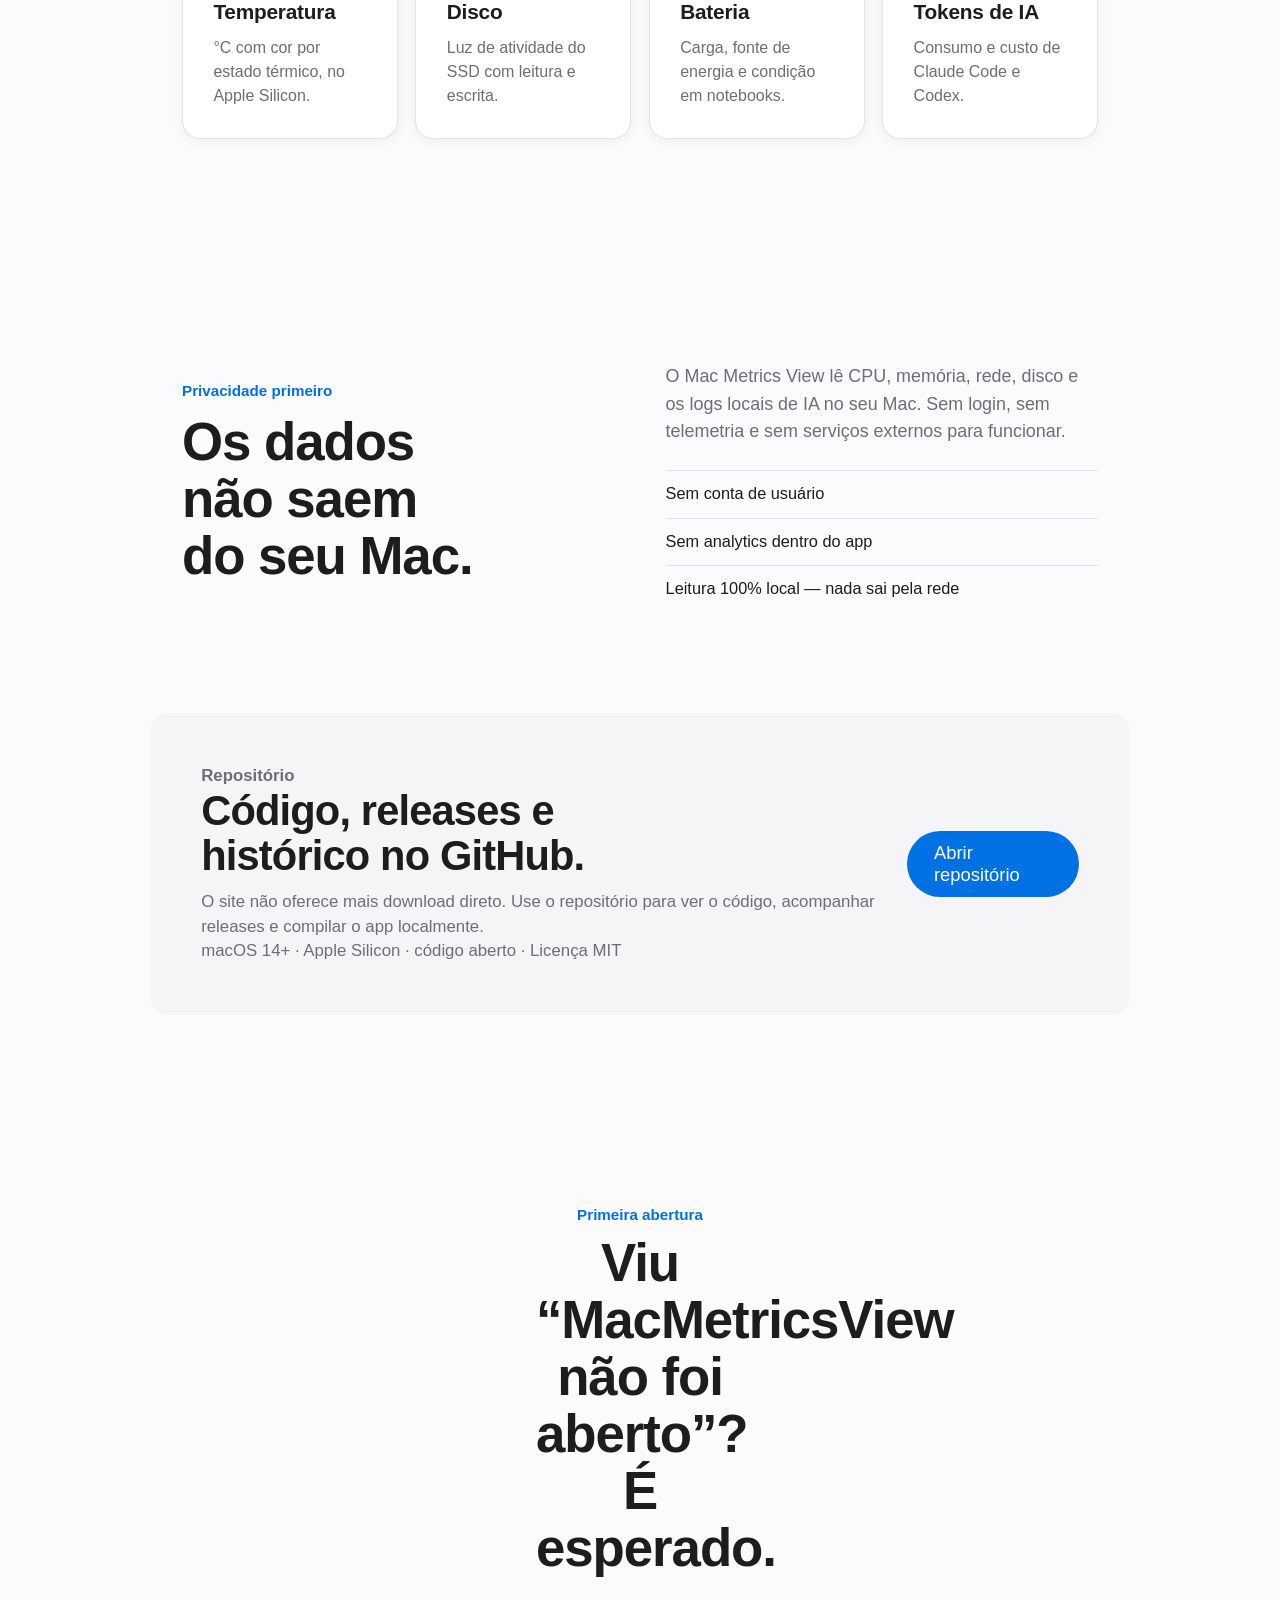
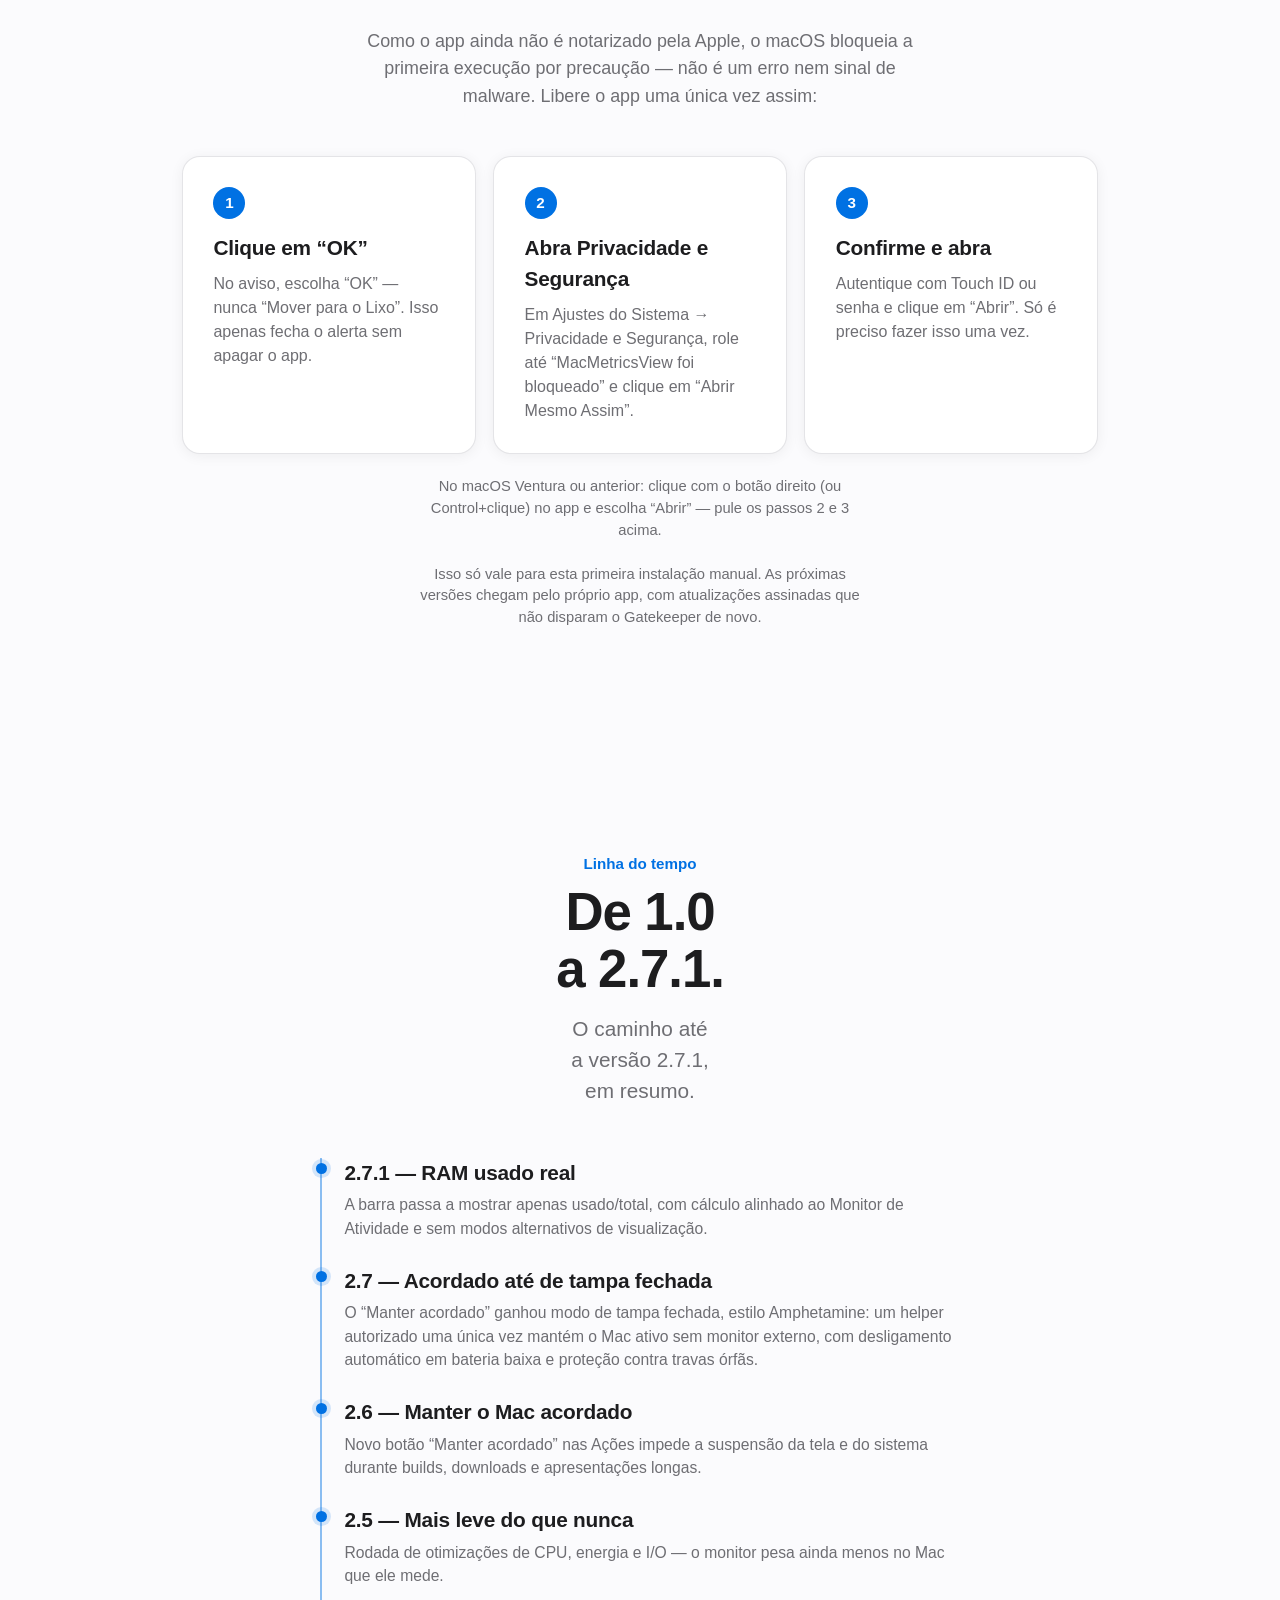
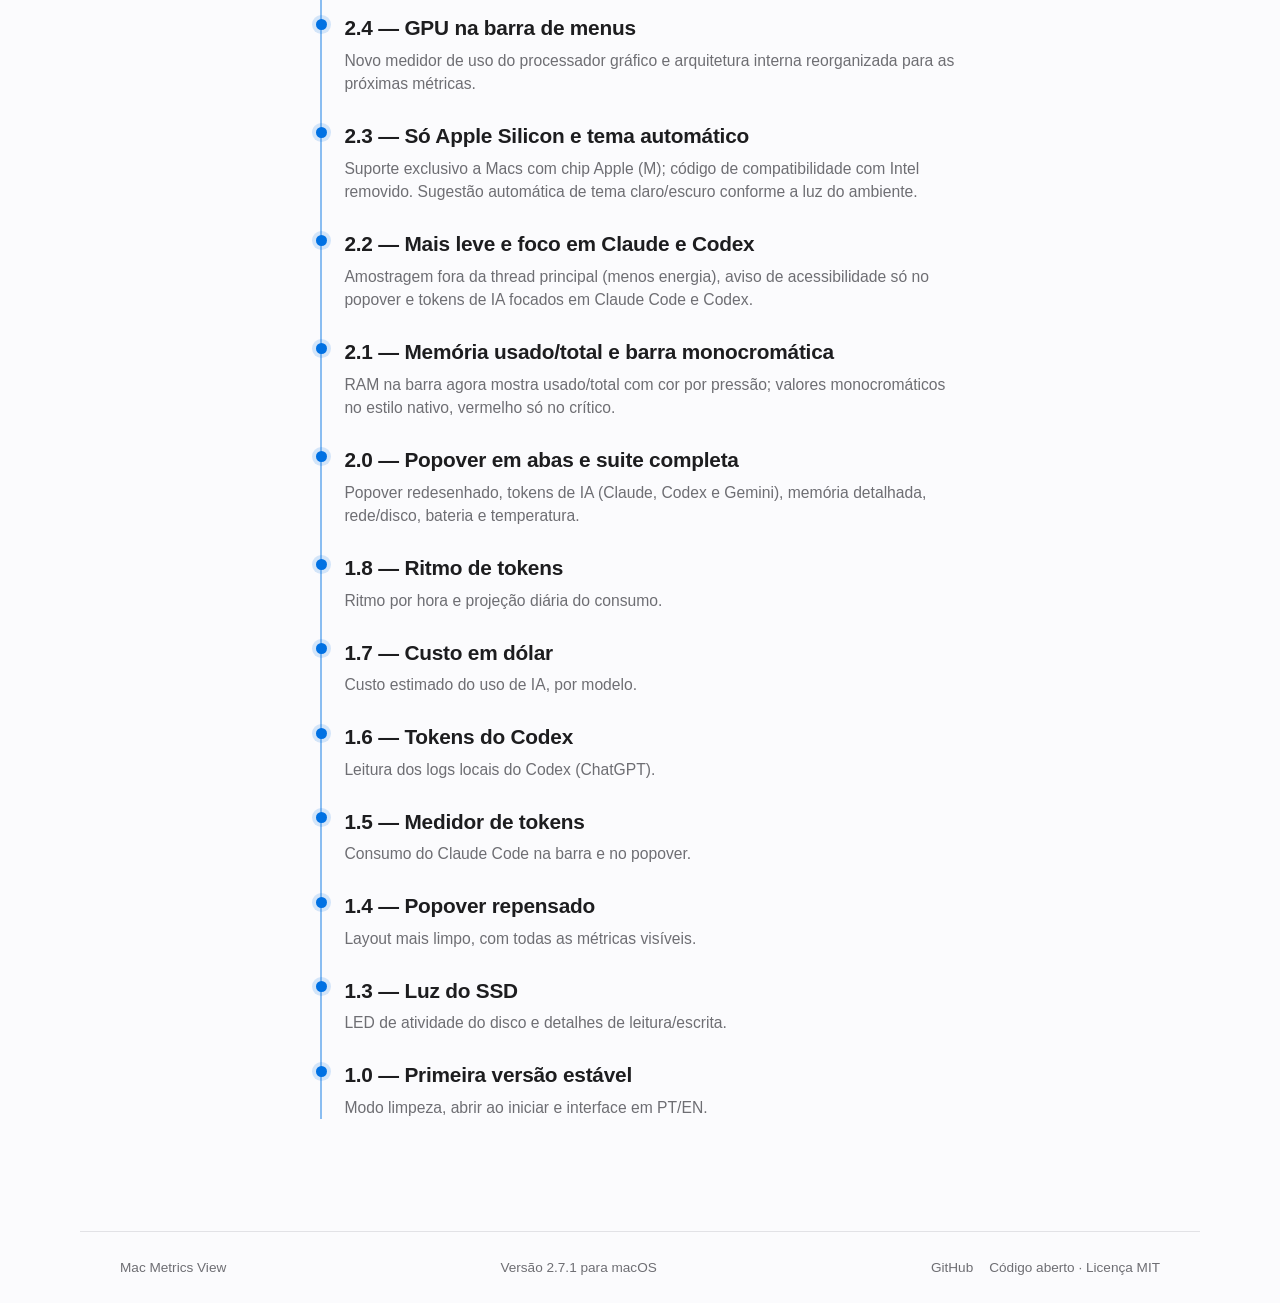
==== commit 65e75d51: "docs(site): point users to repository" ====
--- a/docs/index.html
+++ b/docs/index.html
@@ -55,12 +55,9 @@
       "softwareVersion": "2.7.1",
       "datePublished": "2026-05-26",
       "dateModified": "2026-08-27",
-      "fileSize": "2MB",
       "image": "https://patrickonofre.github.io/mac-metrics-view/assets/popover-cpu-light.png",
       "screenshot": "https://patrickonofre.github.io/mac-metrics-view/assets/popover-cpu-light.png",
       "inLanguage": ["pt-BR", "en"],
-      "downloadUrl": "https://patrickonofre.github.io/mac-metrics-view/downloads/MacMetricsView-2.7.1.zip",
-      "installUrl": "https://patrickonofre.github.io/mac-metrics-view/#download",
       "releaseNotes": "https://patrickonofre.github.io/mac-metrics-view/#timeline",
       "sameAs": "https://github.com/patrickonofre/mac-metrics-view",
       "isAccessibleForFree": true,
@@ -109,10 +106,10 @@
         },
         {
           "@type": "Question",
-          "name": "Como abrir o app na primeira vez?",
-          "acceptedAnswer": {
-            "@type": "Answer",
-            "text": "Como o app ainda não é notarizado, na primeira abertura clique com o botão direito no ícone e escolha Abrir para confirmar. Depois disso, ele abre normalmente e se mantém atualizado sozinho."
+          "name": "Onde está o código?",
+          "acceptedAnswer": {
+            "@type": "Answer",
+            "text": "O código, o histórico de releases e as instruções de build ficam no repositório do GitHub."
           }
         },
         {
@@ -139,11 +136,10 @@
           <a href="#demo" data-i18n="nav.demo">Demo</a>
           <a href="#features" data-i18n="nav.features">Recursos</a>
           <a href="#privacy" data-i18n="nav.privacy">Privacidade</a>
-          <a href="#download" data-i18n="nav.download">Download</a>
+          <a href="#repo" data-i18n="nav.repo">Repositório</a>
         </nav>
         <span class="nav-cross">
-          <a href="https://patrickonofre.github.io/" data-i18n="nav.hub">Todos os apps</a>
-          <a href="https://patrickonofre.github.io/cross-desk/">CrossDesk</a>
+          <a href="https://github.com/patrickonofre/mac-metrics-view" data-i18n="footer.github">GitHub</a>
         </span>
         <div class="lang-switch" role="group" aria-label="Idioma / Language">
           <button type="button" data-lang-option="pt" aria-pressed="true">PT</button>
@@ -160,7 +156,7 @@
           CPU, GPU, memória, rede, temperatura, disco, bateria e tokens de IA — tudo num relance, sem abrir o Monitor de Atividade.
         </p>
         <div class="actions" aria-label="Acoes principais">
-          <a class="button primary" href="downloads/MacMetricsView-2.7.1.zip" download data-i18n="hero.cta">Baixar 2.7.1</a>
+          <a class="button primary" href="https://github.com/patrickonofre/mac-metrics-view" data-i18n="hero.cta">Abrir repositório</a>
           <a class="link-cta" href="#whatsnew"><span data-i18n="hero.secondary">Ver o que há de novo</span> <span aria-hidden="true">&rsaquo;</span></a>
         </div>
         <p class="note" data-i18n="hero.note">Sem conta. Sem telemetria. Leitura local dos indicadores do sistema.</p>
@@ -287,16 +283,16 @@
         </div>
       </section>
 
-      <section class="download-panel reveal-init" id="download">
+      <section class="repo-panel reveal-init" id="repo">
         <div>
-          <p class="eyebrow" data-i18n="download.eyebrow">Download</p>
-          <h2 data-i18n="download.title">Baixe a versão 2.7.1.</h2>
-          <p data-i18n="download.body">
-            Para macOS 14 ou superior em Macs com Apple Silicon. Na primeira abertura o macOS pode pedir confirmação por ser um app ainda não notarizado — depois disso, ele se mantém atualizado sozinho.
+          <p class="eyebrow" data-i18n="repo.eyebrow">Repositório</p>
+          <h2 data-i18n="repo.title">Código, releases e histórico no GitHub.</h2>
+          <p data-i18n="repo.body">
+            O site não oferece mais download direto. Use o repositório para ver o código, acompanhar releases e compilar o app localmente.
           </p>
-          <p class="download-meta" data-i18n="download.meta">≈ 2 MB · macOS 14+ · Apple Silicon · grátis e de código aberto</p>
-        </div>
-        <a class="button primary large" href="downloads/MacMetricsView-2.7.1.zip" download data-i18n="download.cta">Baixar MacMetricsView-2.7.1.zip</a>
+          <p class="repo-meta" data-i18n="repo.meta">macOS 14+ · Apple Silicon · código aberto · Licença MIT</p>
+        </div>
+        <a class="button primary large" href="https://github.com/patrickonofre/mac-metrics-view" data-i18n="repo.cta">Abrir repositório</a>
       </section>
 
       <section class="section reveal-init" id="firstrun">
@@ -365,17 +361,15 @@
       <span data-i18n="footer.tagline">Versão 2.7.1 para macOS</span>
       <span class="footer-links">
         <a href="https://github.com/patrickonofre/mac-metrics-view" data-i18n="footer.github">GitHub</a>
-        <a href="https://patrickonofre.github.io/" data-i18n="nav.hub">Todos os apps</a>
-        <a href="https://patrickonofre.github.io/cross-desk/">CrossDesk</a>
         <span data-i18n="footer.rights">Código aberto · Licença MIT</span>
       </span>
     </footer>
 
-    <!-- Sticky download CTA — persistent on scroll, hidden near the hero/download
+    <!-- Sticky repository CTA — persistent on scroll, hidden near the hero/repo
          panel by popover-demo.js so it never doubles up the primary action. -->
-    <a class="sticky-cta" href="downloads/MacMetricsView-2.7.1.zip" download data-sticky-cta>
-      <span class="sticky-cta-label" data-i18n="sticky.label">Mac Metrics View 2.7.1</span>
-      <span class="sticky-cta-button" data-i18n="sticky.cta">Baixar</span>
+    <a class="sticky-cta" href="https://github.com/patrickonofre/mac-metrics-view" data-sticky-cta>
+      <span class="sticky-cta-label" data-i18n="sticky.label">Código aberto no GitHub</span>
+      <span class="sticky-cta-button" data-i18n="sticky.cta">Repositório</span>
     </a>
   </body>
 </html>
--- a/docs/styles.css
+++ b/docs/styles.css
@@ -538,9 +538,9 @@
   padding-top: 0.7rem;
 }
 
-/* ---------- Download panel ---------- */
-
-.download-panel {
+/* ---------- Repository panel ---------- */
+
+.repo-panel {
   align-items: center;
   background: var(--bg-alt);
   border-radius: var(--radius);
@@ -552,12 +552,12 @@
   padding: clamp(2rem, 5vw, 3.2rem);
 }
 
-.download-panel h2 {
+.repo-panel h2 {
   font-size: clamp(1.8rem, 3.4vw, 2.6rem);
   margin-bottom: 0.7rem;
 }
 
-.download-panel p {
+.repo-panel p {
   color: var(--muted);
   font-size: 1.05rem;
   margin: 0;
@@ -670,13 +670,13 @@
     margin-inline: auto;
   }
 
-  .download-panel {
+  .repo-panel {
     align-items: stretch;
     flex-direction: column;
     text-align: center;
   }
 
-  .download-panel .button {
+  .repo-panel .button {
     align-self: center;
   }
 }
@@ -842,7 +842,7 @@
   margin: 0;
 }
 
-.download-meta {
+.repo-meta {
   color: var(--muted);
   font-size: 0.92rem;
   margin: 0.8rem 0 0;
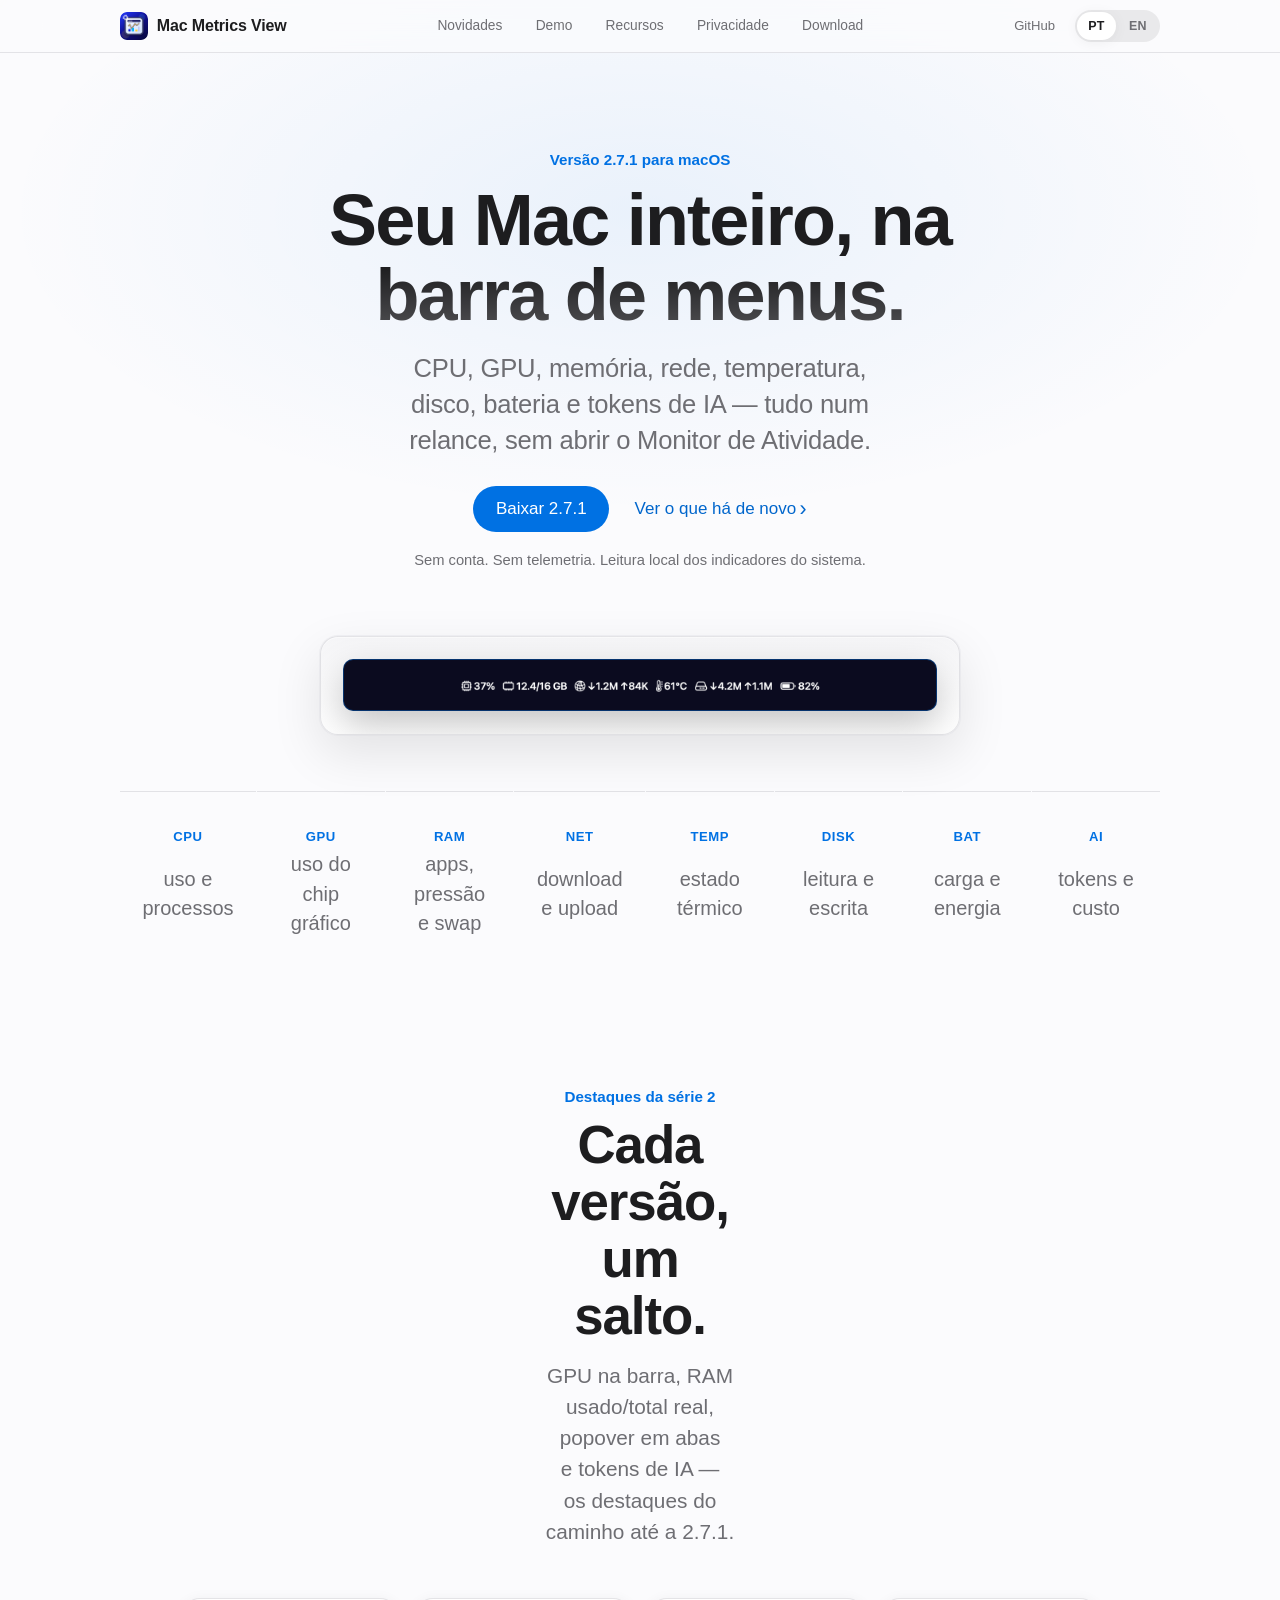
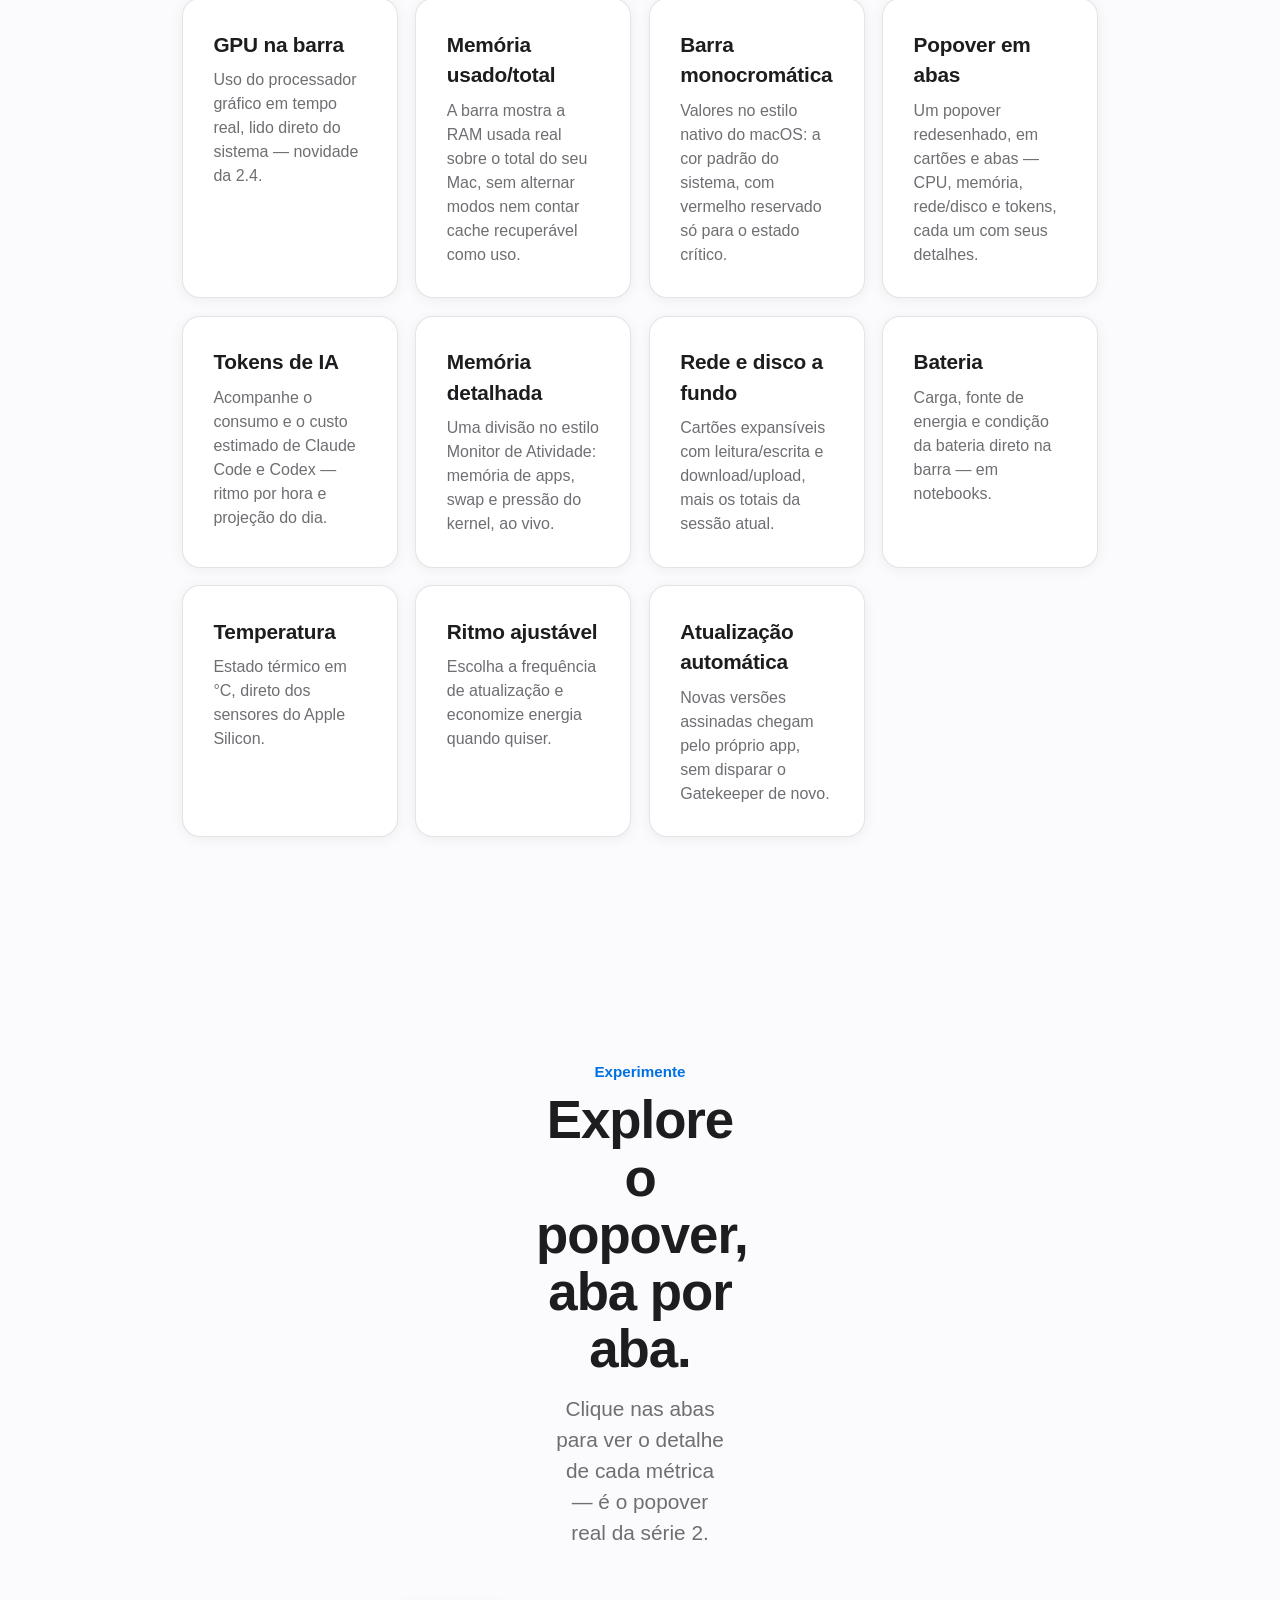
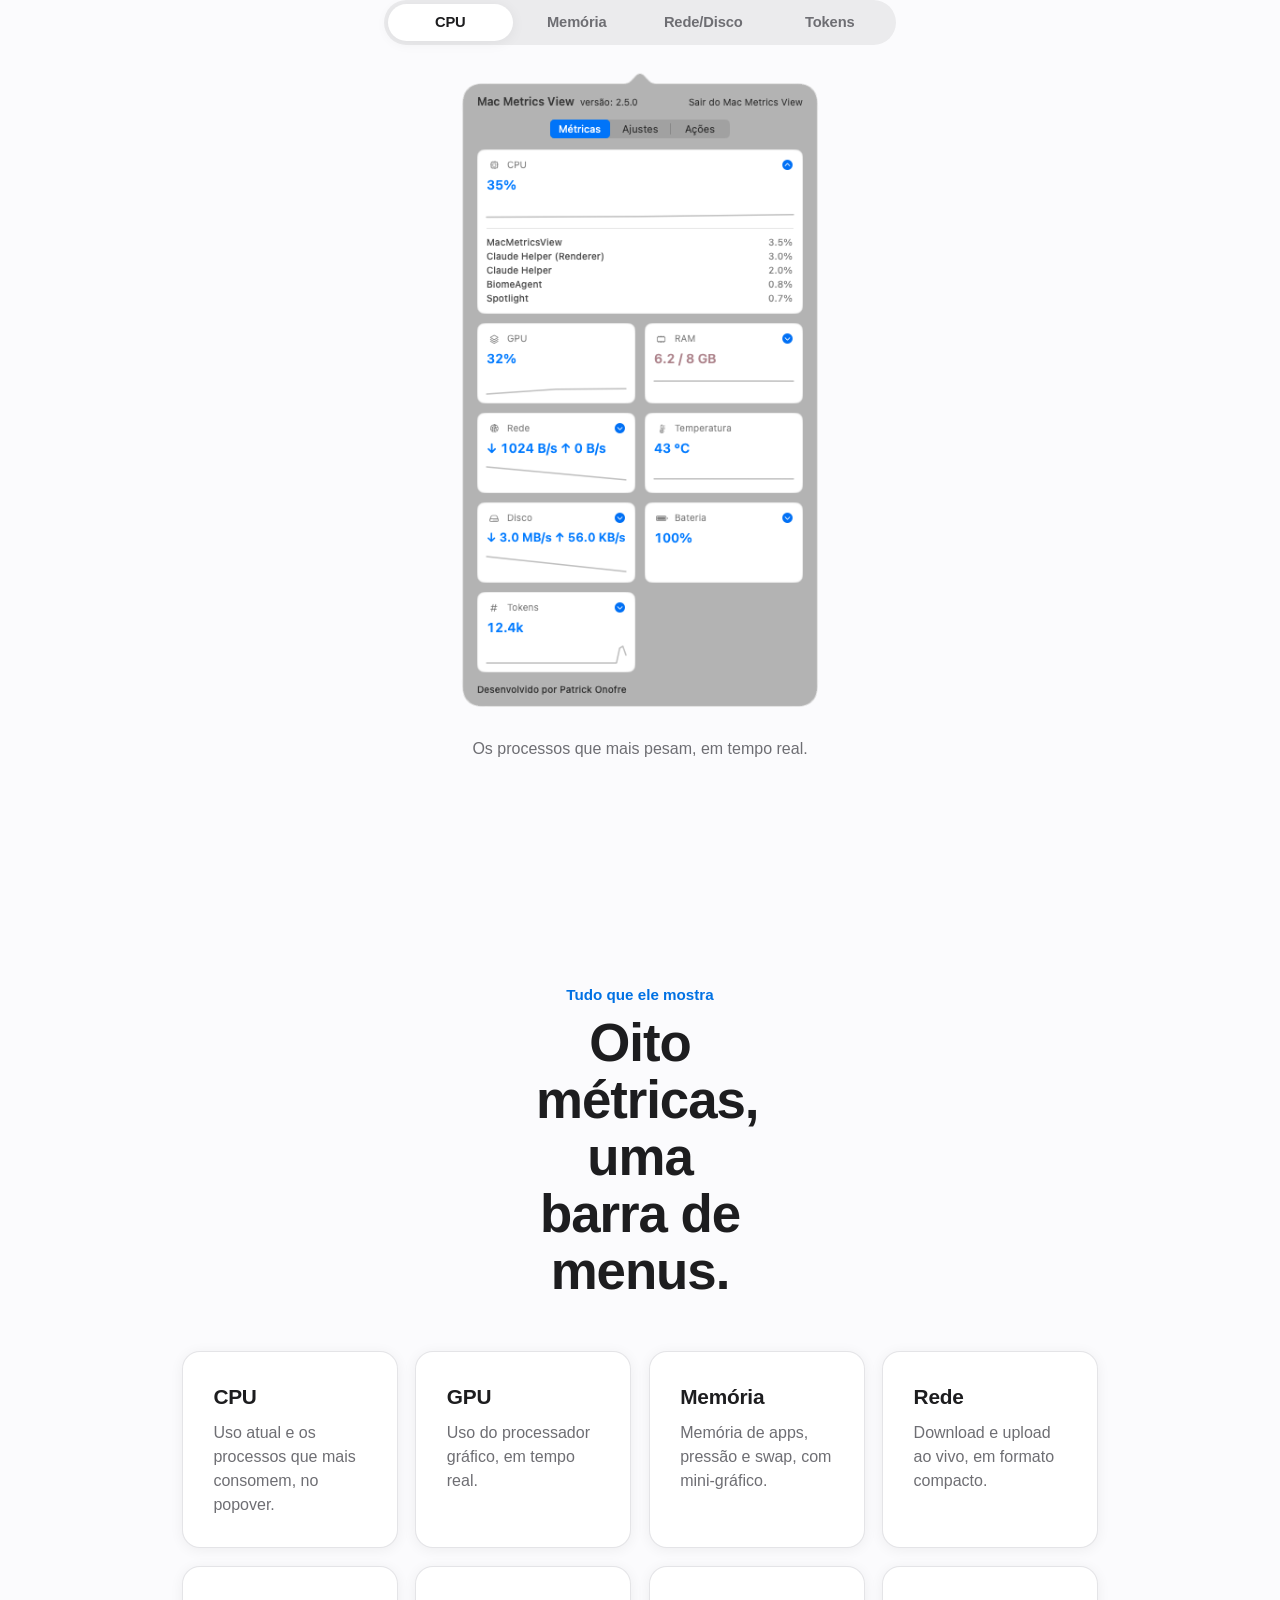
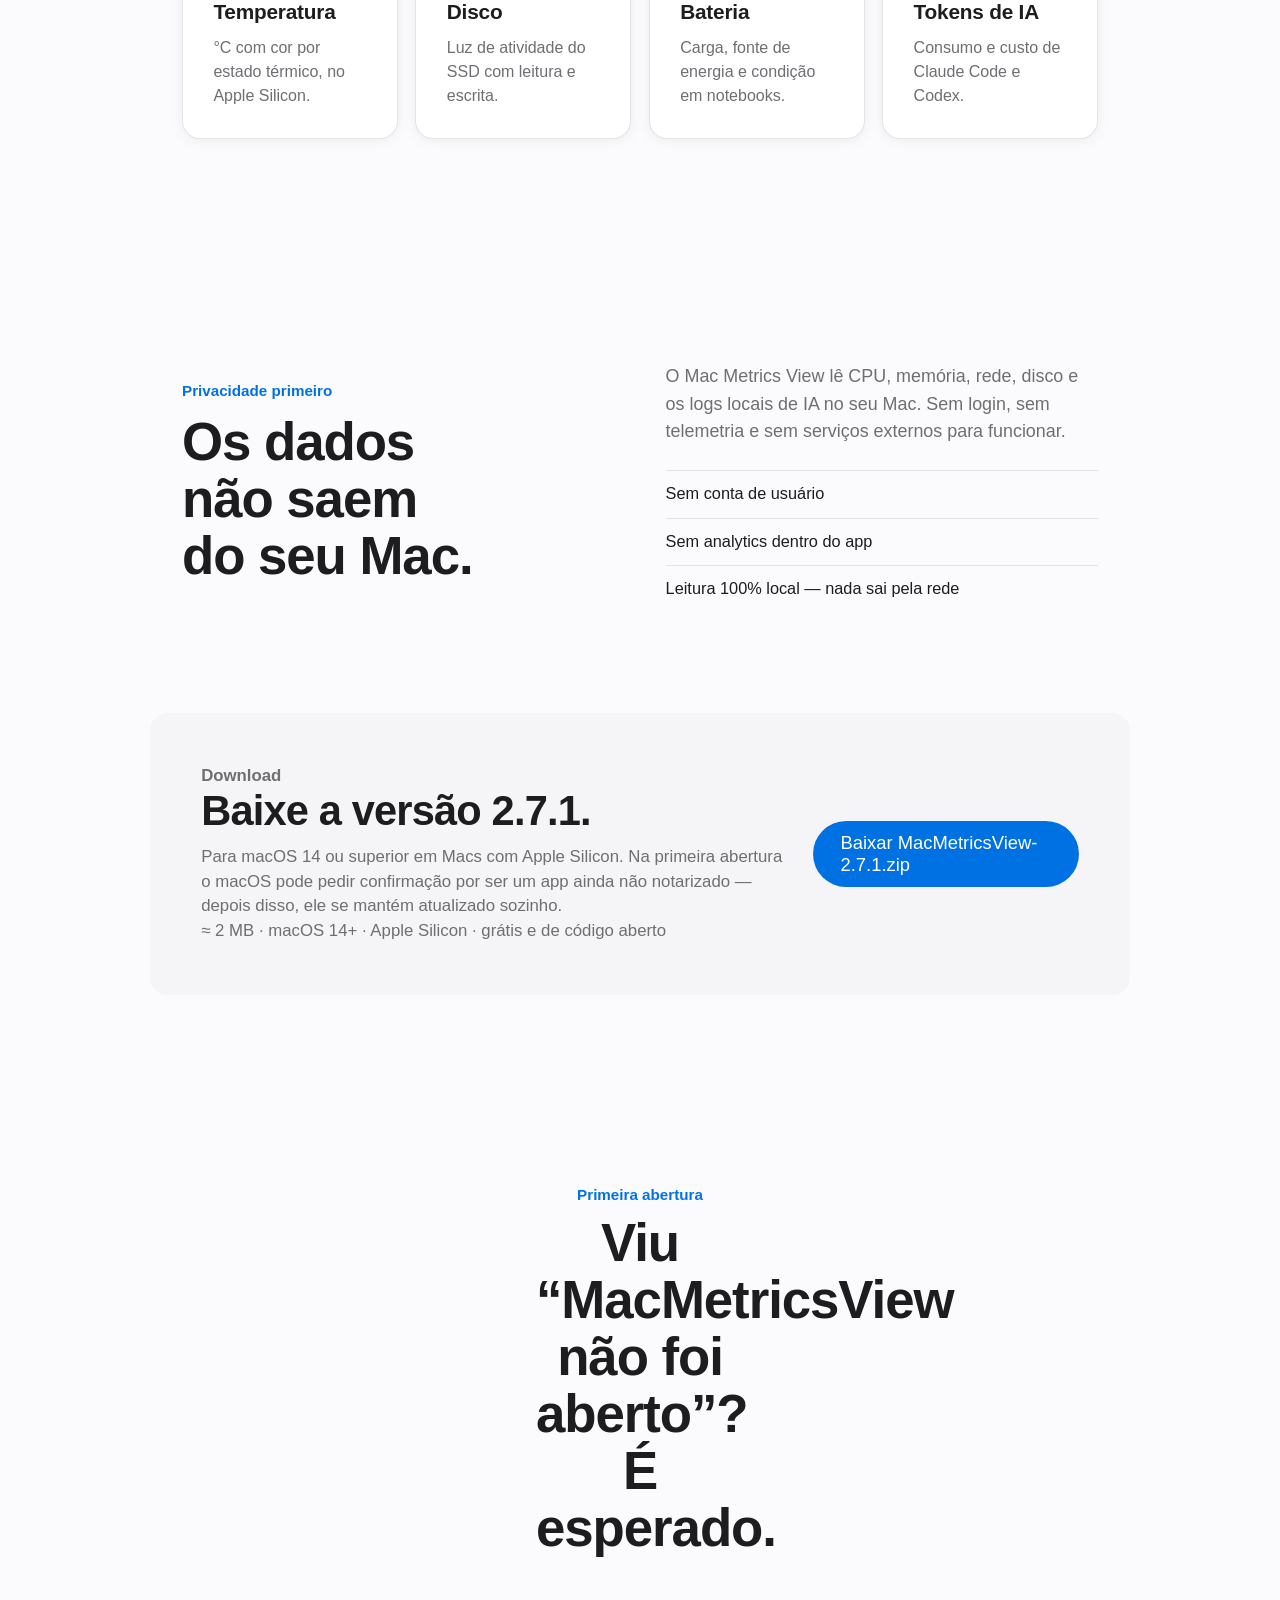
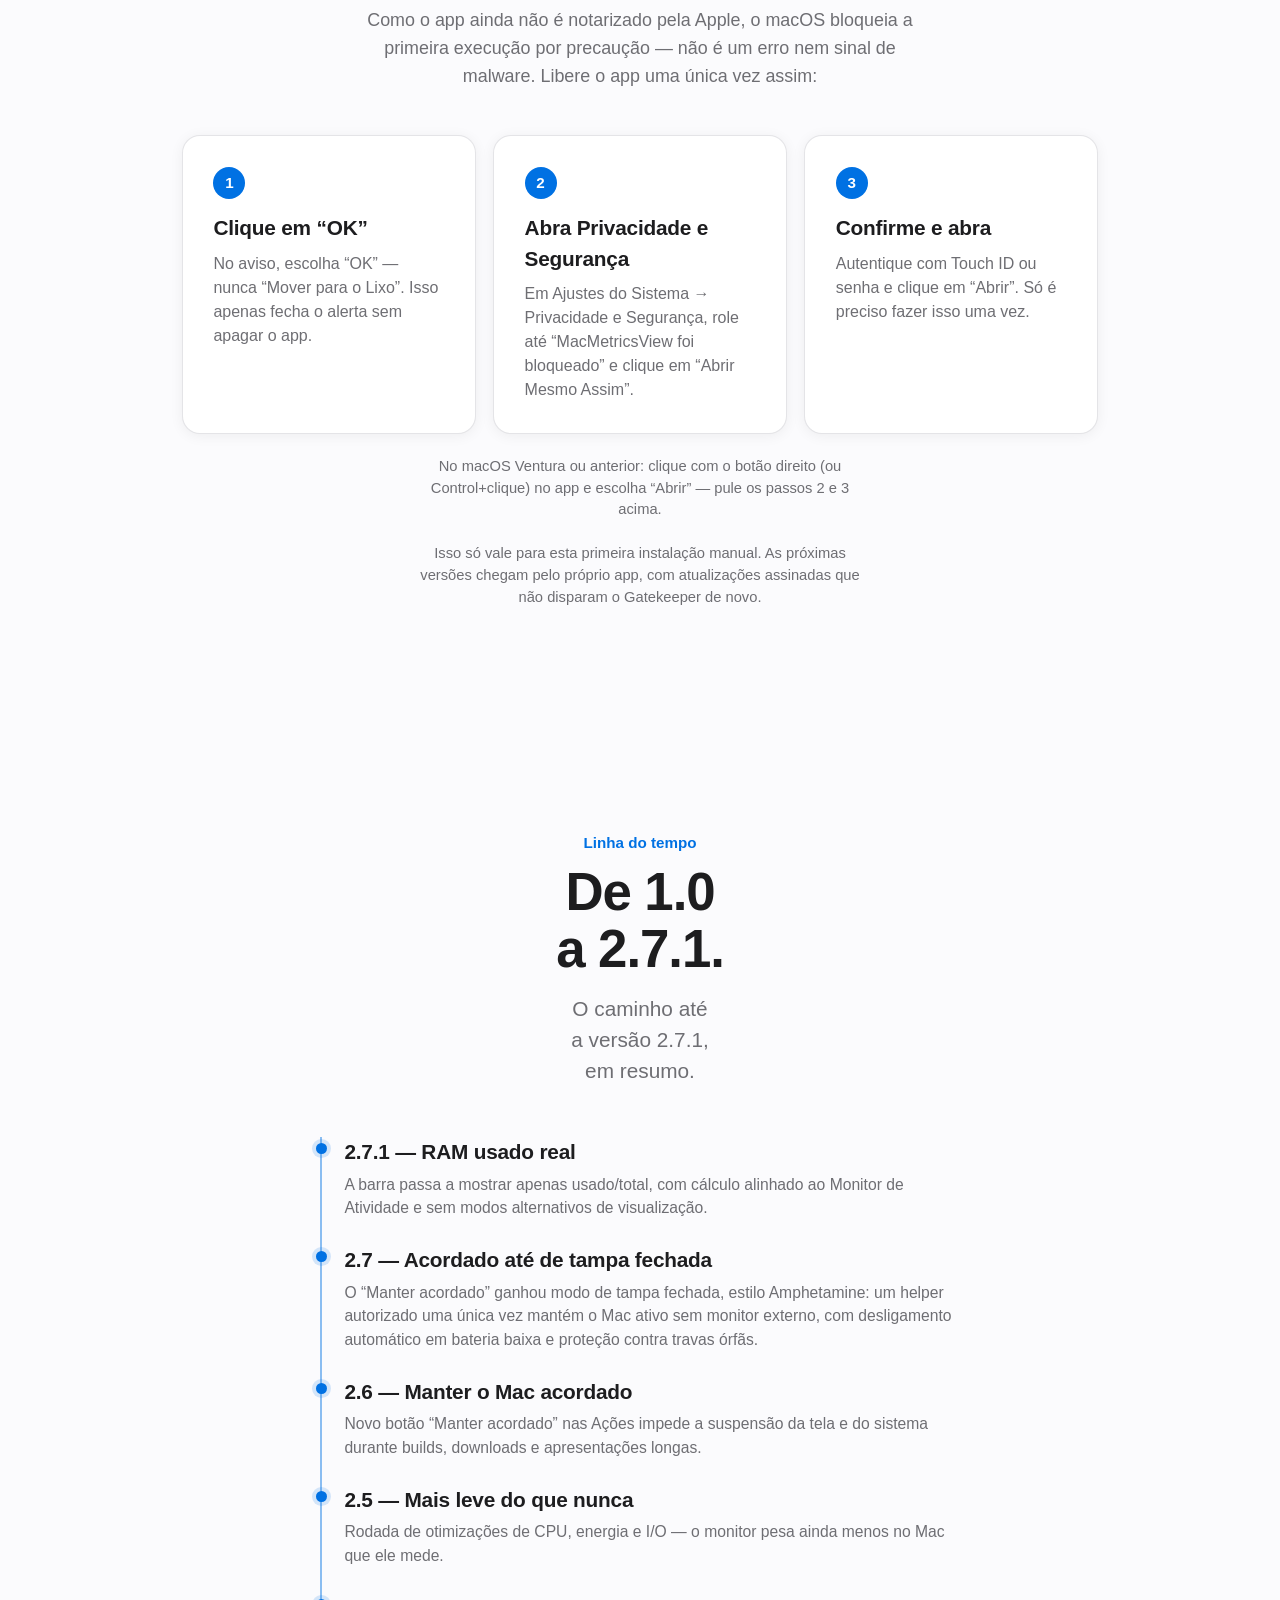
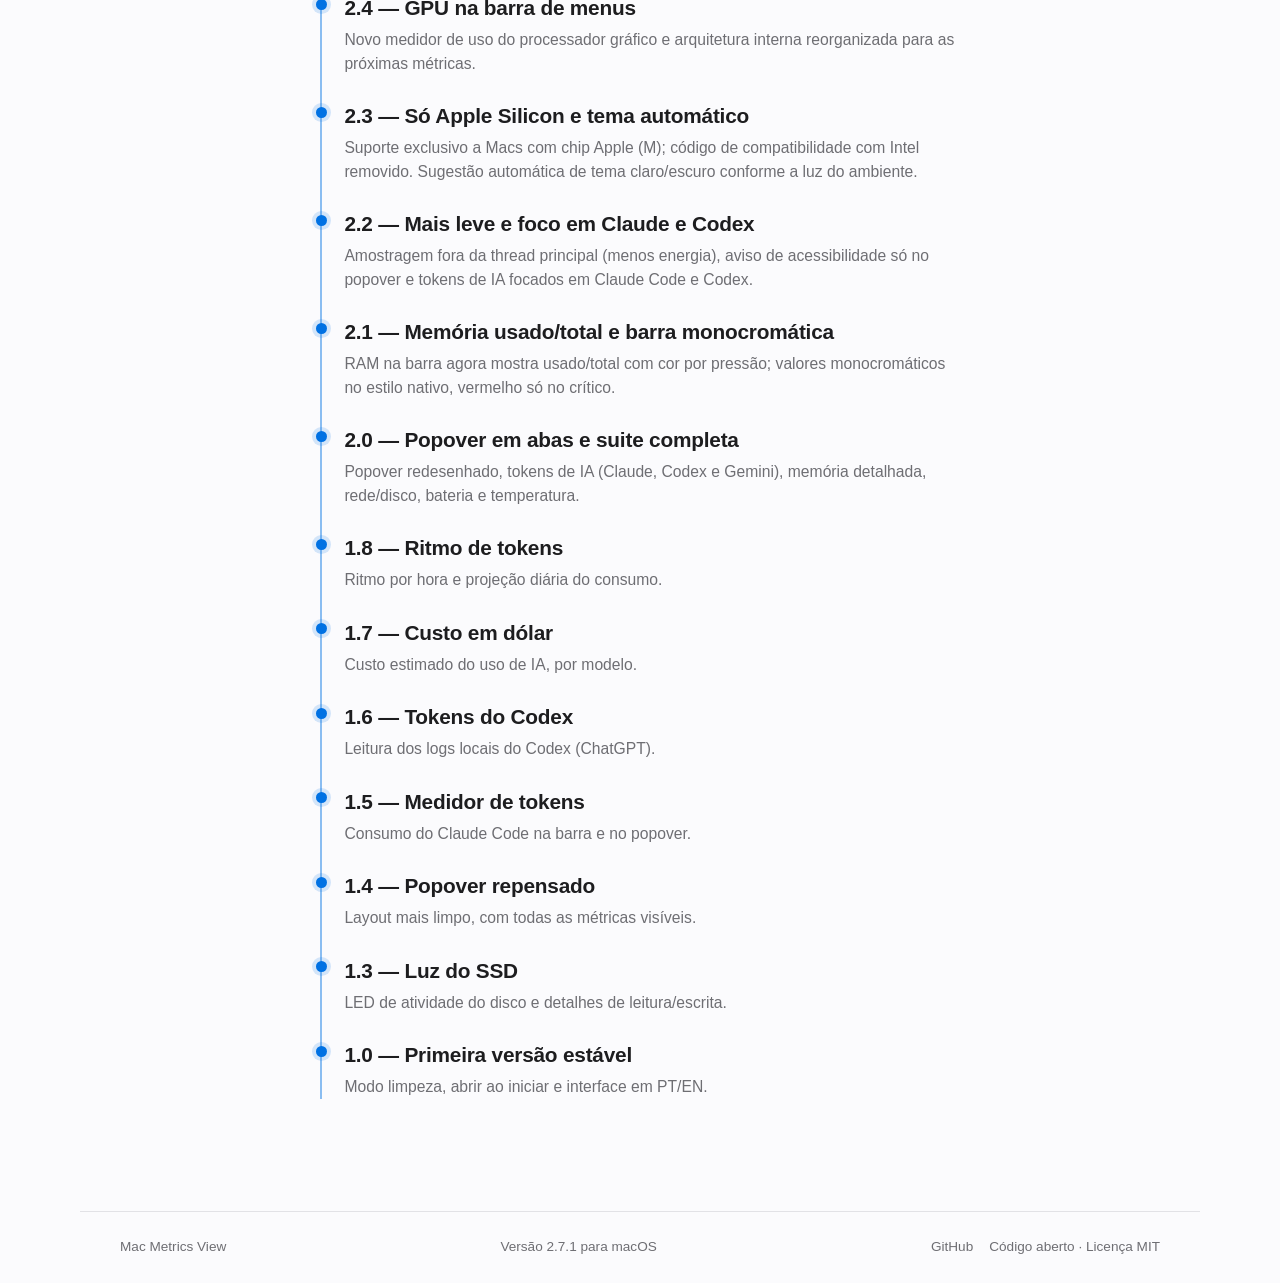
==== commit 33bab0fd: "docs(site): restore release download CTA" ====
--- a/docs/index.html
+++ b/docs/index.html
@@ -55,9 +55,12 @@
       "softwareVersion": "2.7.1",
       "datePublished": "2026-05-26",
       "dateModified": "2026-08-27",
+      "fileSize": "2MB",
       "image": "https://patrickonofre.github.io/mac-metrics-view/assets/popover-cpu-light.png",
       "screenshot": "https://patrickonofre.github.io/mac-metrics-view/assets/popover-cpu-light.png",
       "inLanguage": ["pt-BR", "en"],
+      "downloadUrl": "https://patrickonofre.github.io/mac-metrics-view/downloads/MacMetricsView-2.7.1.zip",
+      "installUrl": "https://patrickonofre.github.io/mac-metrics-view/#download",
       "releaseNotes": "https://patrickonofre.github.io/mac-metrics-view/#timeline",
       "sameAs": "https://github.com/patrickonofre/mac-metrics-view",
       "isAccessibleForFree": true,
@@ -136,7 +139,7 @@
           <a href="#demo" data-i18n="nav.demo">Demo</a>
           <a href="#features" data-i18n="nav.features">Recursos</a>
           <a href="#privacy" data-i18n="nav.privacy">Privacidade</a>
-          <a href="#repo" data-i18n="nav.repo">Repositório</a>
+          <a href="#download" data-i18n="nav.download">Download</a>
         </nav>
         <span class="nav-cross">
           <a href="https://github.com/patrickonofre/mac-metrics-view" data-i18n="footer.github">GitHub</a>
@@ -156,7 +159,7 @@
           CPU, GPU, memória, rede, temperatura, disco, bateria e tokens de IA — tudo num relance, sem abrir o Monitor de Atividade.
         </p>
         <div class="actions" aria-label="Acoes principais">
-          <a class="button primary" href="https://github.com/patrickonofre/mac-metrics-view" data-i18n="hero.cta">Abrir repositório</a>
+          <a class="button primary" href="downloads/MacMetricsView-2.7.1.zip" download data-i18n="hero.cta">Baixar 2.7.1</a>
           <a class="link-cta" href="#whatsnew"><span data-i18n="hero.secondary">Ver o que há de novo</span> <span aria-hidden="true">&rsaquo;</span></a>
         </div>
         <p class="note" data-i18n="hero.note">Sem conta. Sem telemetria. Leitura local dos indicadores do sistema.</p>
@@ -283,16 +286,16 @@
         </div>
       </section>
 
-      <section class="repo-panel reveal-init" id="repo">
+      <section class="download-panel reveal-init" id="download">
         <div>
-          <p class="eyebrow" data-i18n="repo.eyebrow">Repositório</p>
-          <h2 data-i18n="repo.title">Código, releases e histórico no GitHub.</h2>
-          <p data-i18n="repo.body">
-            O site não oferece mais download direto. Use o repositório para ver o código, acompanhar releases e compilar o app localmente.
+          <p class="eyebrow" data-i18n="download.eyebrow">Download</p>
+          <h2 data-i18n="download.title">Baixe a versão 2.7.1.</h2>
+          <p data-i18n="download.body">
+            Para macOS 14 ou superior em Macs com Apple Silicon. Na primeira abertura o macOS pode pedir confirmação por ser um app ainda não notarizado — depois disso, ele se mantém atualizado sozinho.
           </p>
-          <p class="repo-meta" data-i18n="repo.meta">macOS 14+ · Apple Silicon · código aberto · Licença MIT</p>
-        </div>
-        <a class="button primary large" href="https://github.com/patrickonofre/mac-metrics-view" data-i18n="repo.cta">Abrir repositório</a>
+          <p class="download-meta" data-i18n="download.meta">≈ 2 MB · macOS 14+ · Apple Silicon · grátis e de código aberto</p>
+        </div>
+        <a class="button primary large" href="downloads/MacMetricsView-2.7.1.zip" download data-i18n="download.cta">Baixar MacMetricsView-2.7.1.zip</a>
       </section>
 
       <section class="section reveal-init" id="firstrun">
@@ -365,11 +368,11 @@
       </span>
     </footer>
 
-    <!-- Sticky repository CTA — persistent on scroll, hidden near the hero/repo
+    <!-- Sticky download CTA — persistent on scroll, hidden near the hero/download
          panel by popover-demo.js so it never doubles up the primary action. -->
-    <a class="sticky-cta" href="https://github.com/patrickonofre/mac-metrics-view" data-sticky-cta>
-      <span class="sticky-cta-label" data-i18n="sticky.label">Código aberto no GitHub</span>
-      <span class="sticky-cta-button" data-i18n="sticky.cta">Repositório</span>
+    <a class="sticky-cta" href="downloads/MacMetricsView-2.7.1.zip" download data-sticky-cta>
+      <span class="sticky-cta-label" data-i18n="sticky.label">Mac Metrics View 2.7.1</span>
+      <span class="sticky-cta-button" data-i18n="sticky.cta">Baixar</span>
     </a>
   </body>
 </html>
--- a/docs/styles.css
+++ b/docs/styles.css
@@ -538,9 +538,9 @@
   padding-top: 0.7rem;
 }
 
-/* ---------- Repository panel ---------- */
-
-.repo-panel {
+/* ---------- Download panel ---------- */
+
+.download-panel {
   align-items: center;
   background: var(--bg-alt);
   border-radius: var(--radius);
@@ -552,12 +552,12 @@
   padding: clamp(2rem, 5vw, 3.2rem);
 }
 
-.repo-panel h2 {
+.download-panel h2 {
   font-size: clamp(1.8rem, 3.4vw, 2.6rem);
   margin-bottom: 0.7rem;
 }
 
-.repo-panel p {
+.download-panel p {
   color: var(--muted);
   font-size: 1.05rem;
   margin: 0;
@@ -670,13 +670,13 @@
     margin-inline: auto;
   }
 
-  .repo-panel {
+  .download-panel {
     align-items: stretch;
     flex-direction: column;
     text-align: center;
   }
 
-  .repo-panel .button {
+  .download-panel .button {
     align-self: center;
   }
 }
@@ -842,7 +842,7 @@
   margin: 0;
 }
 
-.repo-meta {
+.download-meta {
   color: var(--muted);
   font-size: 0.92rem;
   margin: 0.8rem 0 0;
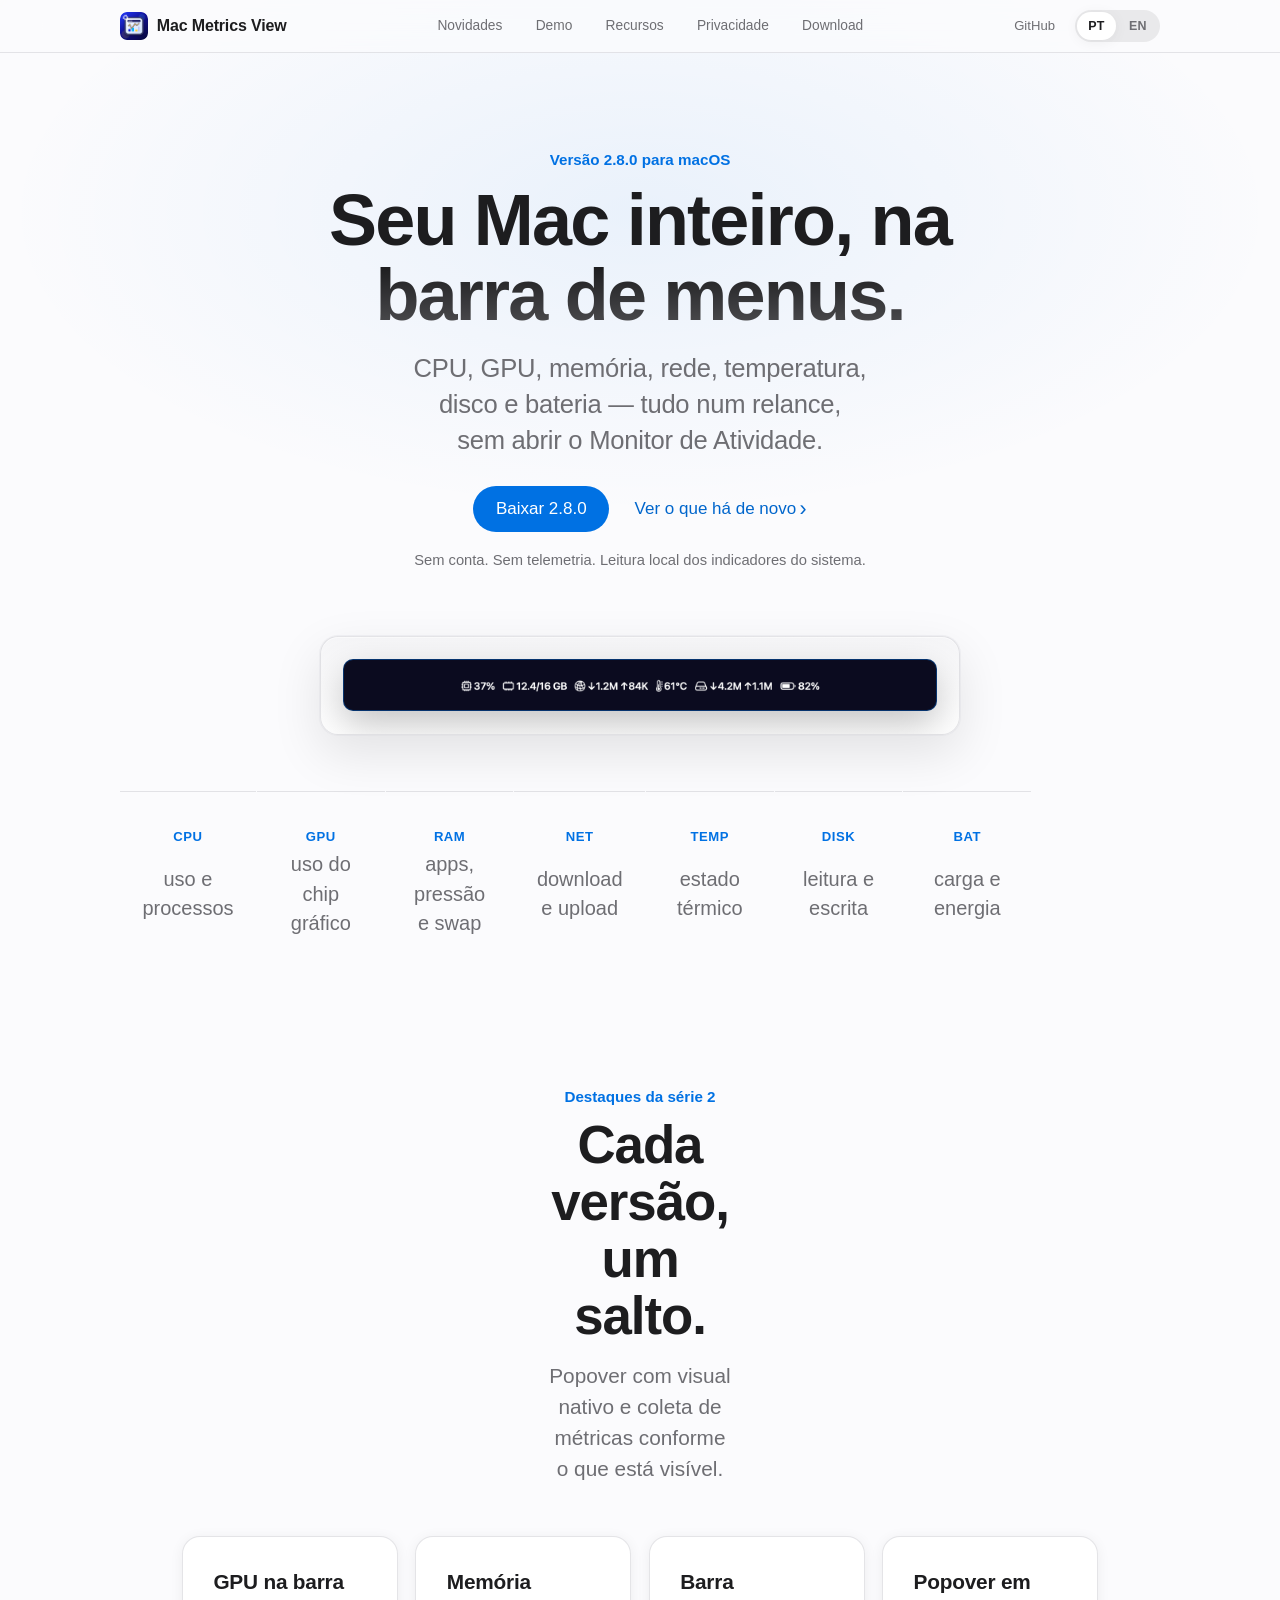
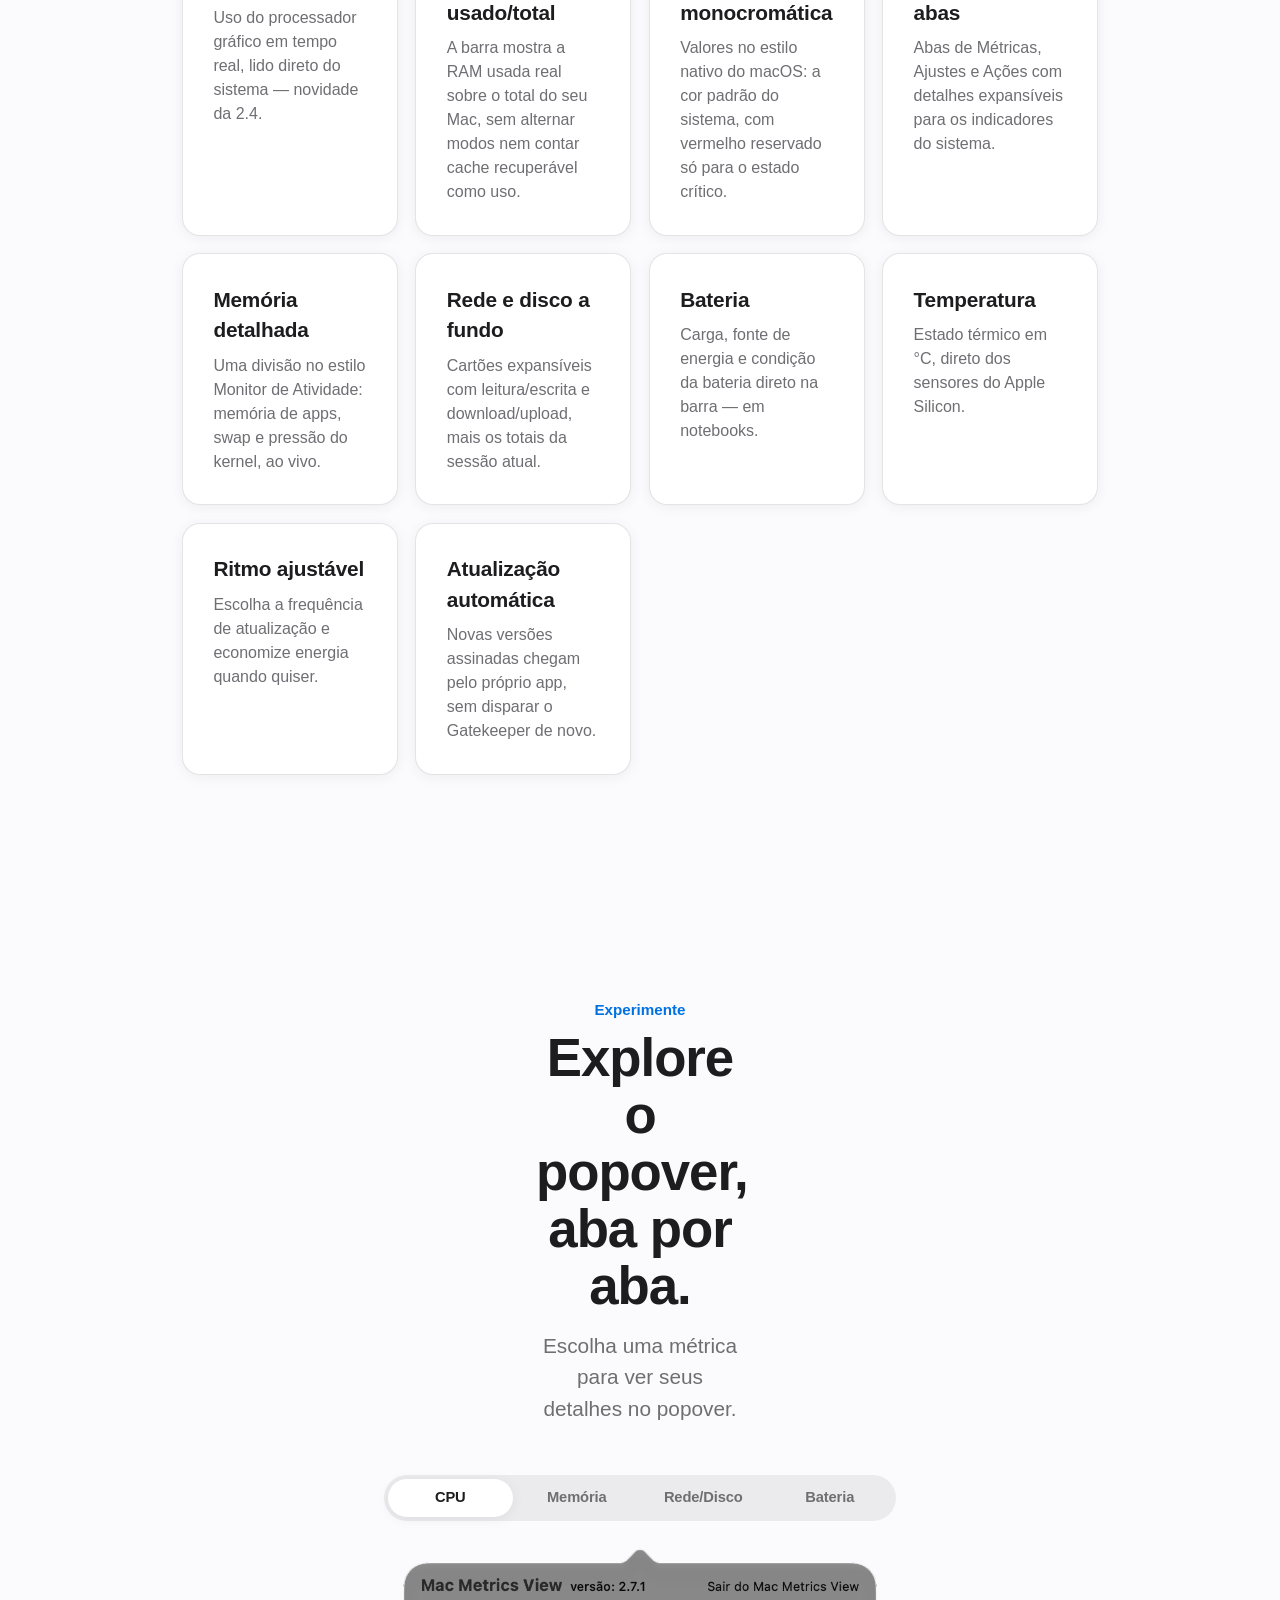
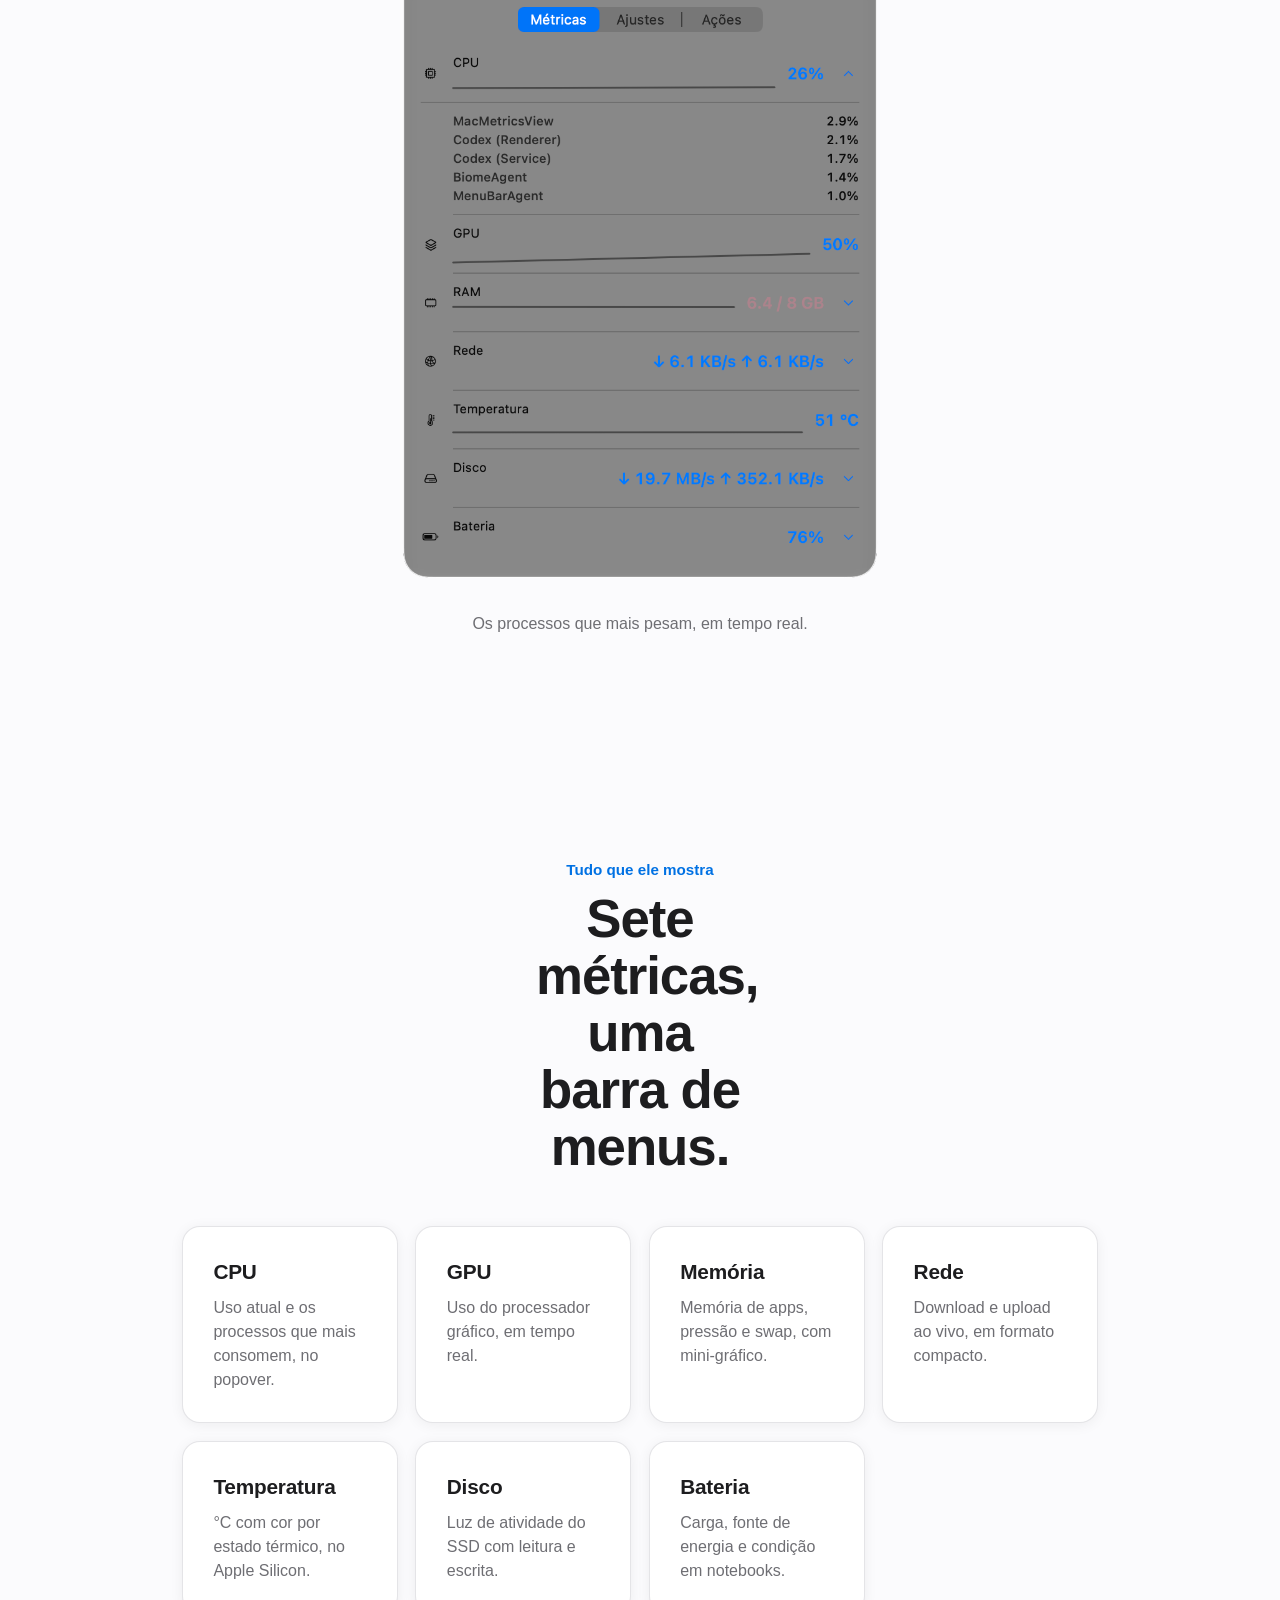
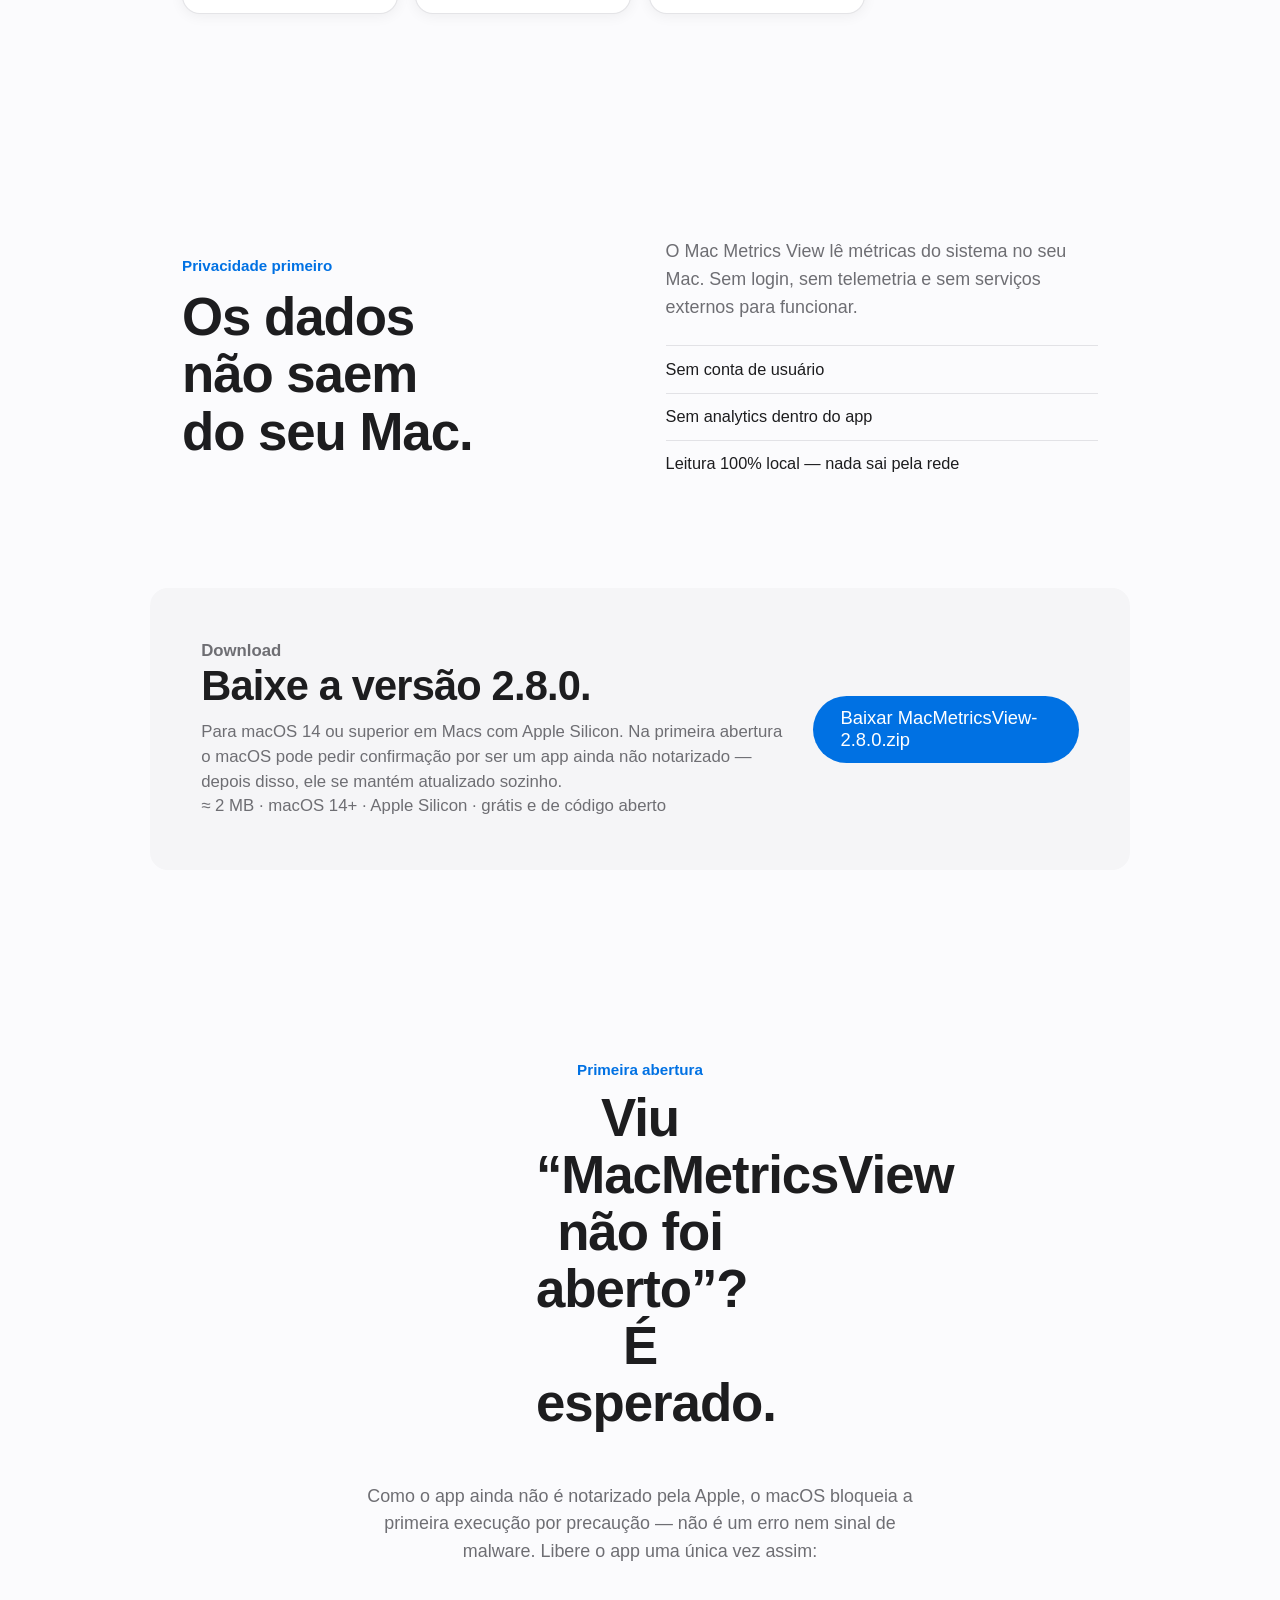
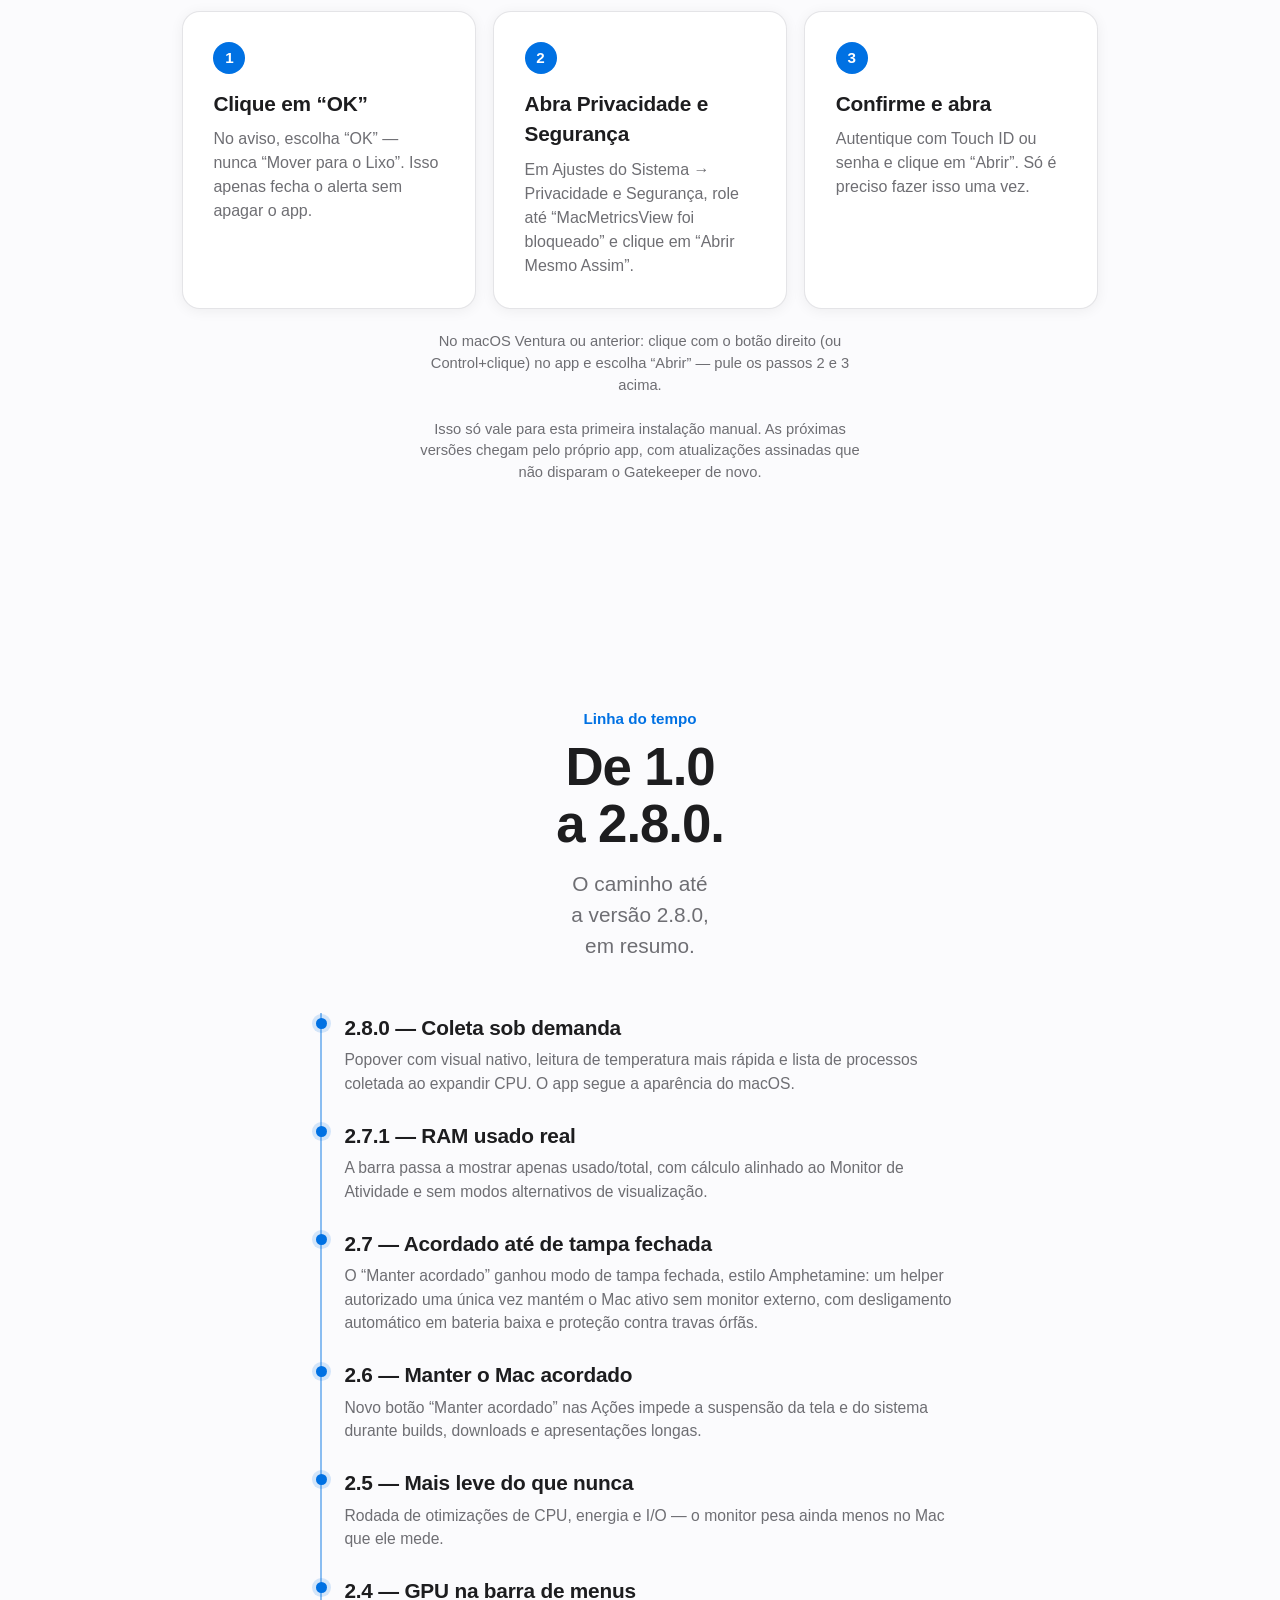
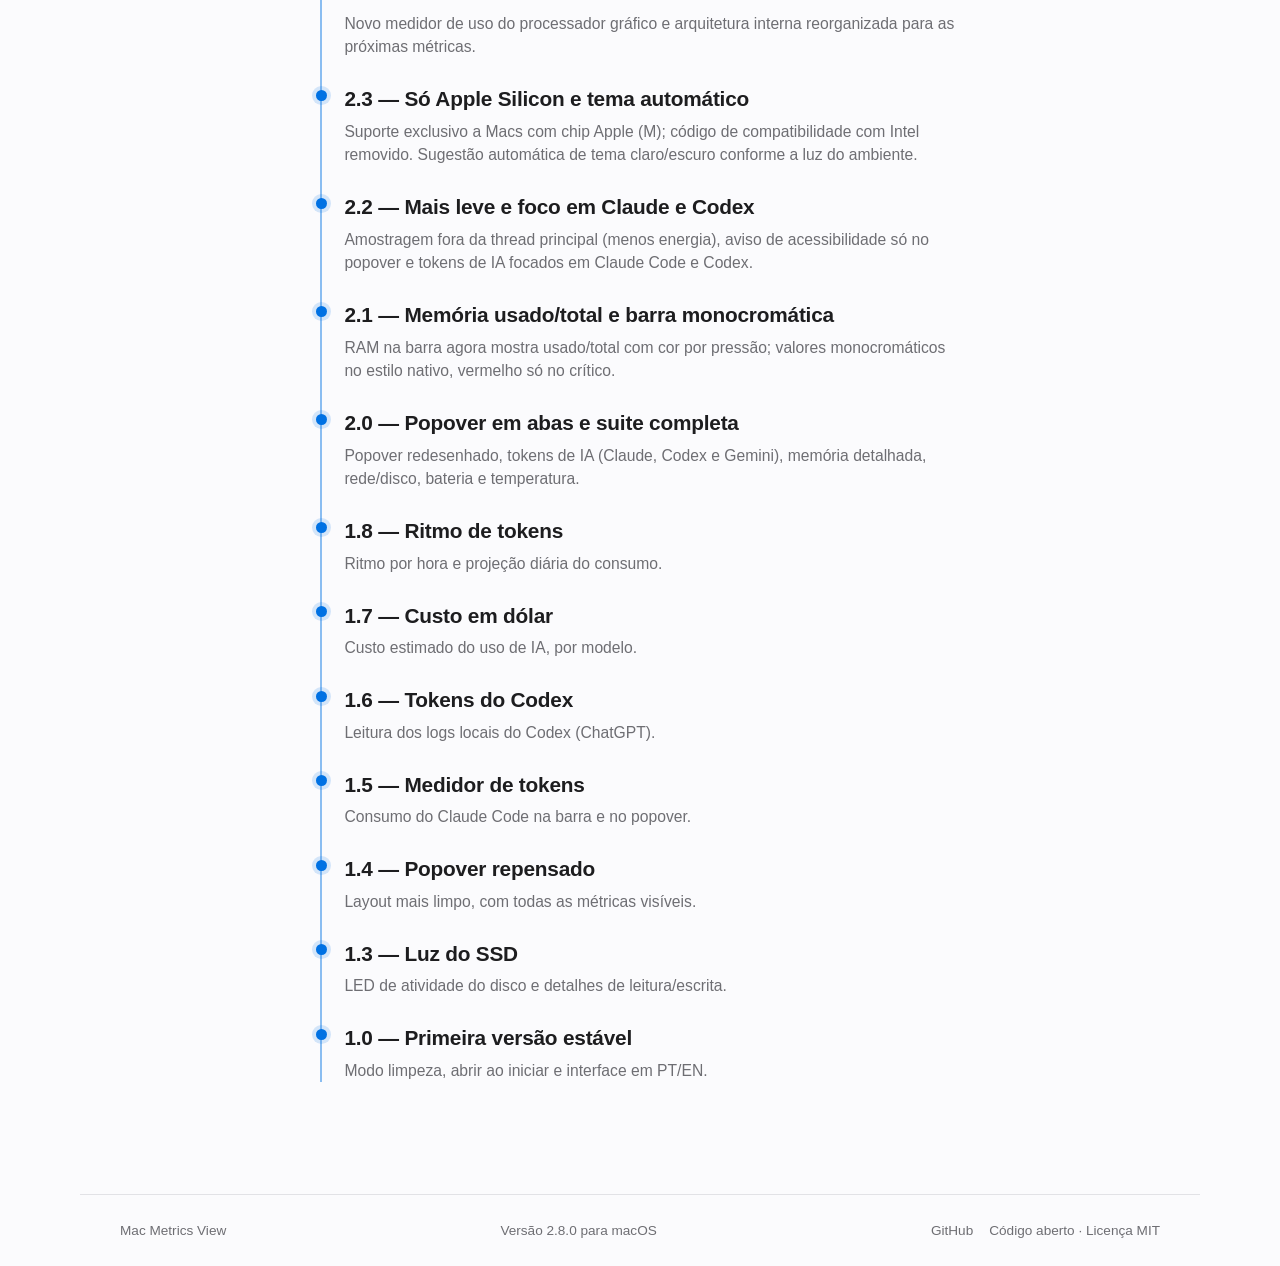
==== commit 36ee222c: "chore(release): ship 2.8.0" ====
--- a/docs/index.html
+++ b/docs/index.html
@@ -7,7 +7,7 @@
          html.js so content is never stuck hidden when JS is absent. -->
     <script>document.documentElement.classList.add("js");</script>
     <title>Mac Metrics View — CPU, GPU e RAM na barra de menus do macOS</title>
-    <meta name="description" content="CPU, GPU, memória, rede, temperatura, disco, bateria e tokens de IA na barra de menus do macOS. App nativo, gratuito e de código aberto — 100% local, sem telemetria.">
+    <meta name="description" content="CPU, GPU, memória, rede, temperatura, disco e bateria na barra de menus do macOS. App nativo, gratuito e de código aberto — 100% local, sem telemetria.">
     <link rel="canonical" href="https://patrickonofre.github.io/mac-metrics-view/">
     <link rel="alternate" hreflang="pt-br" href="https://patrickonofre.github.io/mac-metrics-view/">
     <link rel="alternate" hreflang="en" href="https://patrickonofre.github.io/mac-metrics-view/en/">
@@ -21,10 +21,10 @@
     <meta property="og:type" content="website">
     <meta property="og:site_name" content="Mac Metrics View">
     <meta property="og:url" content="https://patrickonofre.github.io/mac-metrics-view/">
-    <meta property="og:title" content="Mac Metrics View 2.7.1 — métricas do Mac na barra de menus">
-    <meta property="og:description" content="CPU, GPU, RAM, rede, temperatura, disco, bateria e tokens de IA direto na barra de menus do macOS. Nativo, local e sem telemetria.">
+    <meta property="og:title" content="Mac Metrics View 2.8.0 — métricas do Mac na barra de menus">
+    <meta property="og:description" content="CPU, GPU, RAM, rede, temperatura, disco e bateria direto na barra de menus do macOS. Nativo, local e sem telemetria.">
     <meta property="og:image" content="https://patrickonofre.github.io/mac-metrics-view/assets/og-cover.png">
-    <meta property="og:image:alt" content="Mac Metrics View — monitor de CPU, GPU, RAM, rede, temperatura, disco, bateria e tokens de IA na barra de menus do macOS">
+    <meta property="og:image:alt" content="Mac Metrics View — monitor de CPU, GPU, RAM, rede, temperatura, disco e bateria na barra de menus do macOS">
     <meta property="og:image:width" content="1200">
     <meta property="og:image:height" content="630">
     <meta property="og:locale" content="pt_BR">
@@ -32,8 +32,8 @@
 
     <!-- Twitter -->
     <meta name="twitter:card" content="summary_large_image">
-    <meta name="twitter:title" content="Mac Metrics View 2.7.1 — métricas do Mac na barra de menus">
-    <meta name="twitter:description" content="CPU, GPU, RAM, rede, temperatura, disco, bateria e tokens de IA direto na barra de menus do macOS. Nativo, local e sem telemetria.">
+    <meta name="twitter:title" content="Mac Metrics View 2.8.0 — métricas do Mac na barra de menus">
+    <meta name="twitter:description" content="CPU, GPU, RAM, rede, temperatura, disco e bateria direto na barra de menus do macOS. Nativo, local e sem telemetria.">
     <meta name="twitter:image" content="https://patrickonofre.github.io/mac-metrics-view/assets/og-cover.png">
 
     <link rel="icon" href="assets/app-icon.png">
@@ -50,16 +50,16 @@
       "operatingSystem": "macOS 14+",
       "applicationCategory": "UtilitiesApplication",
       "processorRequirements": "Apple Silicon (M1 or later)",
-      "description": "App nativo para macOS que mostra CPU, GPU, memória, rede, temperatura, disco, bateria e tokens de IA (Claude Code e Codex) direto na barra de menus. Leitura local, sem conta e sem telemetria.",
+      "description": "App nativo para macOS que mostra CPU, GPU, memória, rede, temperatura, disco e bateria direto na barra de menus. Leitura local, sem conta e sem telemetria.",
       "url": "https://patrickonofre.github.io/mac-metrics-view/",
-      "softwareVersion": "2.7.1",
+      "softwareVersion": "2.8.0",
       "datePublished": "2026-05-26",
-      "dateModified": "2026-08-27",
+      "dateModified": "2026-11-12",
       "fileSize": "2MB",
       "image": "https://patrickonofre.github.io/mac-metrics-view/assets/popover-cpu-light.png",
       "screenshot": "https://patrickonofre.github.io/mac-metrics-view/assets/popover-cpu-light.png",
       "inLanguage": ["pt-BR", "en"],
-      "downloadUrl": "https://patrickonofre.github.io/mac-metrics-view/downloads/MacMetricsView-2.7.1.zip",
+      "downloadUrl": "https://patrickonofre.github.io/mac-metrics-view/downloads/MacMetricsView-2.8.0.zip",
       "installUrl": "https://patrickonofre.github.io/mac-metrics-view/#download",
       "releaseNotes": "https://patrickonofre.github.io/mac-metrics-view/#timeline",
       "sameAs": "https://github.com/patrickonofre/mac-metrics-view",
@@ -153,13 +153,13 @@
 
     <main id="top">
       <section class="hero">
-        <p class="eyebrow" data-i18n="hero.eyebrow">Versão 2.7.1 para macOS</p>
+        <p class="eyebrow" data-i18n="hero.eyebrow">Versão 2.8.0 para macOS</p>
         <h1 data-i18n="hero.title">Seu Mac inteiro, na barra de menus.</h1>
         <p class="lede" data-i18n="hero.lede">
-          CPU, GPU, memória, rede, temperatura, disco, bateria e tokens de IA — tudo num relance, sem abrir o Monitor de Atividade.
+          CPU, GPU, memória, rede, temperatura, disco e bateria — tudo num relance, sem abrir o Monitor de Atividade.
         </p>
         <div class="actions" aria-label="Acoes principais">
-          <a class="button primary" href="downloads/MacMetricsView-2.7.1.zip" download data-i18n="hero.cta">Baixar 2.7.1</a>
+          <a class="button primary" href="downloads/MacMetricsView-2.8.0.zip" download data-i18n="hero.cta">Baixar 2.8.0</a>
           <a class="link-cta" href="#whatsnew"><span data-i18n="hero.secondary">Ver o que há de novo</span> <span aria-hidden="true">&rsaquo;</span></a>
         </div>
         <p class="note" data-i18n="hero.note">Sem conta. Sem telemetria. Leitura local dos indicadores do sistema.</p>
@@ -179,21 +179,19 @@
         <div><span class="metric-label">TEMP</span><strong data-i18n="metric.temp">estado térmico</strong></div>
         <div><span class="metric-label">DISK</span><strong data-i18n="metric.disk">leitura e escrita</strong></div>
         <div><span class="metric-label">BAT</span><strong data-i18n="metric.bat">carga e energia</strong></div>
-        <div><span class="metric-label">AI</span><strong data-i18n="metric.ai">tokens e custo</strong></div>
       </section>
 
       <section class="section reveal-init" id="whatsnew">
         <div class="section-heading">
           <p class="eyebrow" data-i18n="highlights.eyebrow">Destaques da série 2</p>
           <h2 data-i18n="highlights.title">Cada versão, um salto.</h2>
-          <p class="section-lede" data-i18n="highlights.lede">GPU na barra, RAM usado/total real, popover em abas e tokens de IA — os destaques do caminho até a 2.7.1.</p>
+          <p class="section-lede" data-i18n="highlights.lede">Popover com visual nativo e coleta de métricas conforme o que está visível.</p>
         </div>
         <div class="highlight-grid">
           <article class="card"><h3 data-i18n="highlights.gpuTitle">GPU na barra</h3><p data-i18n="highlights.gpuBody"></p></article>
           <article class="card"><h3 data-i18n="highlights.usedtotalTitle">Memória usado/total</h3><p data-i18n="highlights.usedtotalBody"></p></article>
           <article class="card"><h3 data-i18n="highlights.monoTitle">Barra monocromática</h3><p data-i18n="highlights.monoBody"></p></article>
           <article class="card"><h3 data-i18n="highlights.popoverTitle">Popover em abas</h3><p data-i18n="highlights.popoverBody"></p></article>
-          <article class="card"><h3 data-i18n="highlights.tokensTitle">Tokens de IA</h3><p data-i18n="highlights.tokensBody"></p></article>
           <article class="card"><h3 data-i18n="highlights.ramTitle">Memória detalhada</h3><p data-i18n="highlights.ramBody"></p></article>
           <article class="card"><h3 data-i18n="highlights.netdiskTitle">Rede e disco a fundo</h3><p data-i18n="highlights.netdiskBody"></p></article>
           <article class="card"><h3 data-i18n="highlights.batteryTitle">Bateria</h3><p data-i18n="highlights.batteryBody"></p></article>
@@ -207,7 +205,7 @@
         <div class="section-heading">
           <p class="eyebrow" data-i18n="demo.eyebrow">Experimente</p>
           <h2 id="demo-title" data-i18n="demo.title">Explore o popover, aba por aba.</h2>
-          <p class="section-lede" data-i18n="demo.lede">Clique nas abas para ver o detalhe de cada métrica — é o popover real da série 2.</p>
+          <p class="section-lede" data-i18n="demo.lede">Escolha uma métrica para ver seus detalhes no popover.</p>
         </div>
 
         <div class="popover-demo" data-popover-demo>
@@ -215,13 +213,13 @@
             <button class="popover-tab" role="tab" id="tab-cpu" aria-controls="panel-cpu" aria-selected="true" tabindex="0" data-i18n="demo.tabCPU">CPU</button>
             <button class="popover-tab" role="tab" id="tab-ram" aria-controls="panel-ram" aria-selected="false" tabindex="-1" data-i18n="demo.tabRAM">Memória</button>
             <button class="popover-tab" role="tab" id="tab-net" aria-controls="panel-net" aria-selected="false" tabindex="-1" data-i18n="demo.tabNet">Rede/Disco</button>
-            <button class="popover-tab" role="tab" id="tab-ai" aria-controls="panel-ai" aria-selected="false" tabindex="-1" data-i18n="demo.tabAI">Tokens</button>
+            <button class="popover-tab" role="tab" id="tab-battery" aria-controls="panel-battery" aria-selected="false" tabindex="-1" data-i18n="demo.tabBattery">Bateria</button>
           </div>
 
           <div class="popover-panel" role="tabpanel" id="panel-cpu" aria-labelledby="tab-cpu">
             <picture>
               <source media="(prefers-color-scheme: dark)" srcset="assets/popover-cpu-dark.png">
-              <img class="popover-shot" width="406" height="694" decoding="async" src="assets/popover-cpu-light.png" data-i18n-alt="demo.altCPU" alt="Aba CPU do popover mostrando o uso atual e os principais processos">
+              <img class="popover-shot" width="406" height="520" decoding="async" src="assets/popover-cpu-light.png" data-i18n-alt="demo.altCPU" alt="Aba CPU do popover mostrando o uso atual e os principais processos">
             </picture>
             <p class="demo-desc" data-i18n="demo.descCPU">Os processos que mais pesam, em tempo real.</p>
           </div>
@@ -229,7 +227,7 @@
           <div class="popover-panel" role="tabpanel" id="panel-ram" aria-labelledby="tab-ram" hidden>
             <picture>
               <source media="(prefers-color-scheme: dark)" data-srcset="assets/popover-ram-dark.png">
-              <img class="popover-shot" width="406" height="709" decoding="async" loading="lazy" data-src="assets/popover-ram-light.png" data-i18n-alt="demo.altRAM" alt="Aba de memória mostrando a divisão de apps, swap e pressão do kernel">
+              <img class="popover-shot" width="406" height="535" decoding="async" loading="lazy" data-src="assets/popover-ram-light.png" data-i18n-alt="demo.altRAM" alt="Aba de memória mostrando a divisão de apps, swap e pressão do kernel">
             </picture>
             <p class="demo-desc" data-i18n="demo.descRAM">Apps, swap e pressão do kernel, no estilo Monitor de Atividade.</p>
           </div>
@@ -237,17 +235,17 @@
           <div class="popover-panel" role="tabpanel" id="panel-net" aria-labelledby="tab-net" hidden>
             <picture>
               <source media="(prefers-color-scheme: dark)" data-srcset="assets/popover-netdisk-dark.png">
-              <img class="popover-shot" width="406" height="910" decoding="async" loading="lazy" data-src="assets/popover-netdisk-light.png" data-i18n-alt="demo.altNet" alt="Aba de rede e disco com leitura/escrita, download/upload e totais da sessão">
+              <img class="popover-shot" width="406" height="640" decoding="async" loading="lazy" data-src="assets/popover-netdisk-light.png" data-i18n-alt="demo.altNet" alt="Aba de rede e disco com leitura/escrita, download/upload e totais da sessão">
             </picture>
             <p class="demo-desc" data-i18n="demo.descNet">Leitura/escrita e download/upload, com totais da sessão.</p>
           </div>
 
-          <div class="popover-panel" role="tabpanel" id="panel-ai" aria-labelledby="tab-ai" hidden>
+          <div class="popover-panel" role="tabpanel" id="panel-battery" aria-labelledby="tab-battery" hidden>
             <picture>
               <source media="(prefers-color-scheme: dark)" data-srcset="assets/popover-ai-dark.png">
-              <img class="popover-shot" width="406" height="683" decoding="async" loading="lazy" data-src="assets/popover-ai-light.png" data-i18n-alt="demo.altAI" alt="Aba de tokens de IA com ritmo de consumo, custo em dólar e projeção">
+              <img class="popover-shot" width="406" height="505" decoding="async" loading="lazy" data-src="assets/popover-ai-light.png" data-i18n-alt="demo.altBattery" alt="Popover com detalhes de carga, autonomia e ciclos da bateria">
             </picture>
-            <p class="demo-desc" data-i18n="demo.descAI">Ritmo, custo estimado e projeção do dia.</p>
+            <p class="demo-desc" data-i18n="demo.descBattery">Carga, autonomia e ciclos da bateria.</p>
           </div>
         </div>
       </section>
@@ -255,7 +253,7 @@
       <section class="section reveal-init" id="features">
         <div class="section-heading">
           <p class="eyebrow" data-i18n="features.eyebrow">Tudo que ele mostra</p>
-          <h2 data-i18n="features.title">Oito métricas, uma barra de menus.</h2>
+          <h2 data-i18n="features.title">Sete métricas, uma barra de menus.</h2>
         </div>
         <div class="feature-grid">
           <article class="card"><h3 data-i18n="features.cpuTitle">CPU</h3><p data-i18n="features.cpuBody"></p></article>
@@ -265,7 +263,6 @@
           <article class="card"><h3 data-i18n="features.tempTitle">Temperatura</h3><p data-i18n="features.tempBody"></p></article>
           <article class="card"><h3 data-i18n="features.diskTitle">Disco</h3><p data-i18n="features.diskBody"></p></article>
           <article class="card"><h3 data-i18n="features.batteryTitle">Bateria</h3><p data-i18n="features.batteryBody"></p></article>
-          <article class="card"><h3 data-i18n="features.tokensTitle">Tokens de IA</h3><p data-i18n="features.tokensBody"></p></article>
         </div>
       </section>
 
@@ -276,7 +273,7 @@
         </div>
         <div class="copy-block">
           <p data-i18n="privacy.body">
-            O Mac Metrics View lê CPU, memória, rede, disco e os logs locais de IA no seu Mac. Sem login, sem telemetria e sem serviços externos para funcionar.
+            O Mac Metrics View lê métricas do sistema no seu Mac. Sem login, sem telemetria e sem serviços externos para funcionar.
           </p>
           <ul>
             <li data-i18n="privacy.li1">Sem conta de usuário</li>
@@ -289,13 +286,13 @@
       <section class="download-panel reveal-init" id="download">
         <div>
           <p class="eyebrow" data-i18n="download.eyebrow">Download</p>
-          <h2 data-i18n="download.title">Baixe a versão 2.7.1.</h2>
+          <h2 data-i18n="download.title">Baixe a versão 2.8.0.</h2>
           <p data-i18n="download.body">
             Para macOS 14 ou superior em Macs com Apple Silicon. Na primeira abertura o macOS pode pedir confirmação por ser um app ainda não notarizado — depois disso, ele se mantém atualizado sozinho.
           </p>
           <p class="download-meta" data-i18n="download.meta">≈ 2 MB · macOS 14+ · Apple Silicon · grátis e de código aberto</p>
         </div>
-        <a class="button primary large" href="downloads/MacMetricsView-2.7.1.zip" download data-i18n="download.cta">Baixar MacMetricsView-2.7.1.zip</a>
+        <a class="button primary large" href="downloads/MacMetricsView-2.8.0.zip" download data-i18n="download.cta">Baixar MacMetricsView-2.8.0.zip</a>
       </section>
 
       <section class="section reveal-init" id="firstrun">
@@ -334,10 +331,11 @@
       <section class="section reveal-init" id="timeline">
         <div class="section-heading">
           <p class="eyebrow" data-i18n="timeline.eyebrow">Linha do tempo</p>
-          <h2 data-i18n="timeline.title">De 1.0 a 2.7.1.</h2>
-          <p class="section-lede" data-i18n="timeline.lede">O caminho até a versão 2.7.1, em resumo.</p>
+          <h2 data-i18n="timeline.title">De 1.0 a 2.8.0.</h2>
+          <p class="section-lede" data-i18n="timeline.lede">O caminho até a versão 2.8.0, em resumo.</p>
         </div>
         <ol class="timeline">
+          <li class="timeline-item"><h3 data-i18n="timeline.v280Title">2.8.0 — Coleta sob demanda</h3><p data-i18n="timeline.v280Body"></p></li>
           <li class="timeline-item"><h3 data-i18n="timeline.v271Title">2.7.1 — RAM usado real</h3><p data-i18n="timeline.v271Body"></p></li>
           <li class="timeline-item"><h3 data-i18n="timeline.v27Title">2.7 — Acordado até de tampa fechada</h3><p data-i18n="timeline.v27Body"></p></li>
           <li class="timeline-item"><h3 data-i18n="timeline.v26Title">2.6 — Manter o Mac acordado</h3><p data-i18n="timeline.v26Body"></p></li>
@@ -361,7 +359,7 @@
 
     <footer class="footer">
       <span>Mac Metrics View</span>
-      <span data-i18n="footer.tagline">Versão 2.7.1 para macOS</span>
+      <span data-i18n="footer.tagline">Versão 2.8.0 para macOS</span>
       <span class="footer-links">
         <a href="https://github.com/patrickonofre/mac-metrics-view" data-i18n="footer.github">GitHub</a>
         <span data-i18n="footer.rights">Código aberto · Licença MIT</span>
@@ -370,8 +368,8 @@
 
     <!-- Sticky download CTA — persistent on scroll, hidden near the hero/download
          panel by popover-demo.js so it never doubles up the primary action. -->
-    <a class="sticky-cta" href="downloads/MacMetricsView-2.7.1.zip" download data-sticky-cta>
-      <span class="sticky-cta-label" data-i18n="sticky.label">Mac Metrics View 2.7.1</span>
+    <a class="sticky-cta" href="downloads/MacMetricsView-2.8.0.zip" download data-sticky-cta>
+      <span class="sticky-cta-label" data-i18n="sticky.label">Mac Metrics View 2.8.0</span>
       <span class="sticky-cta-button" data-i18n="sticky.cta">Baixar</span>
     </a>
   </body>
